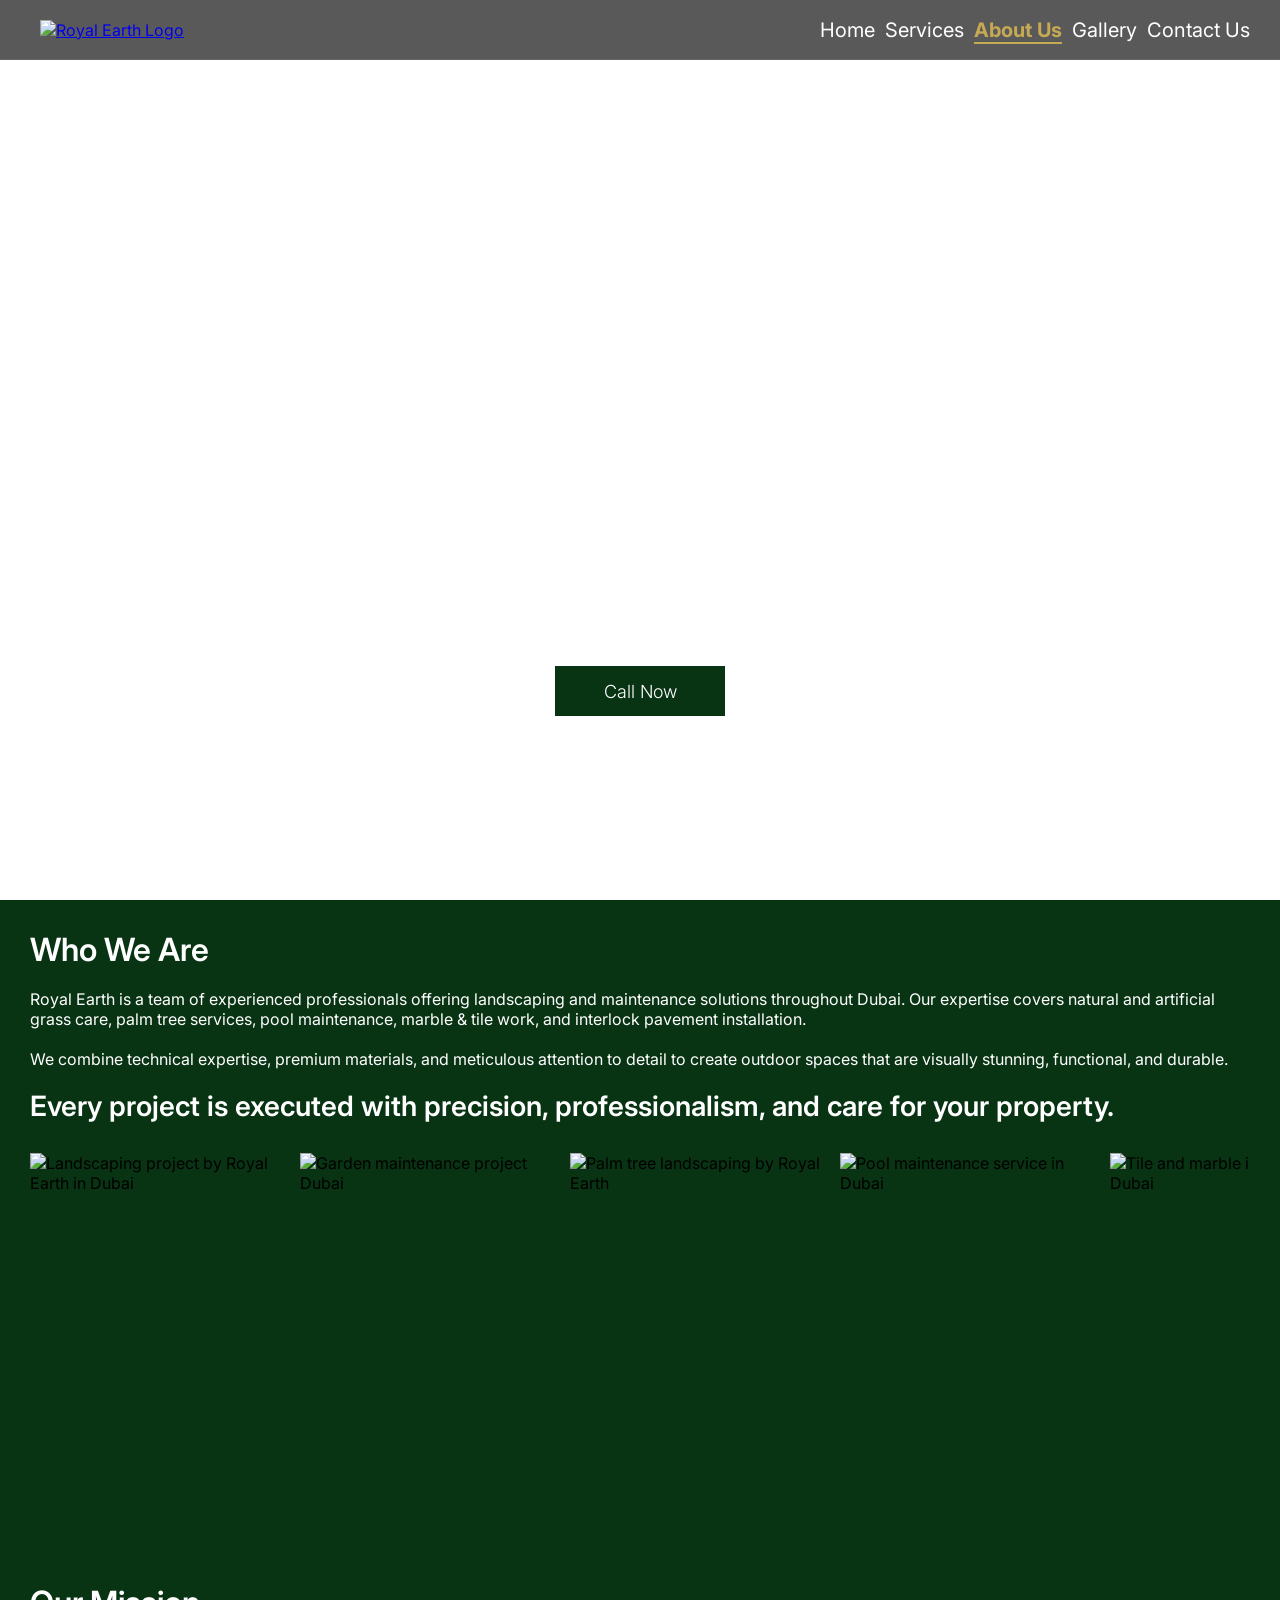
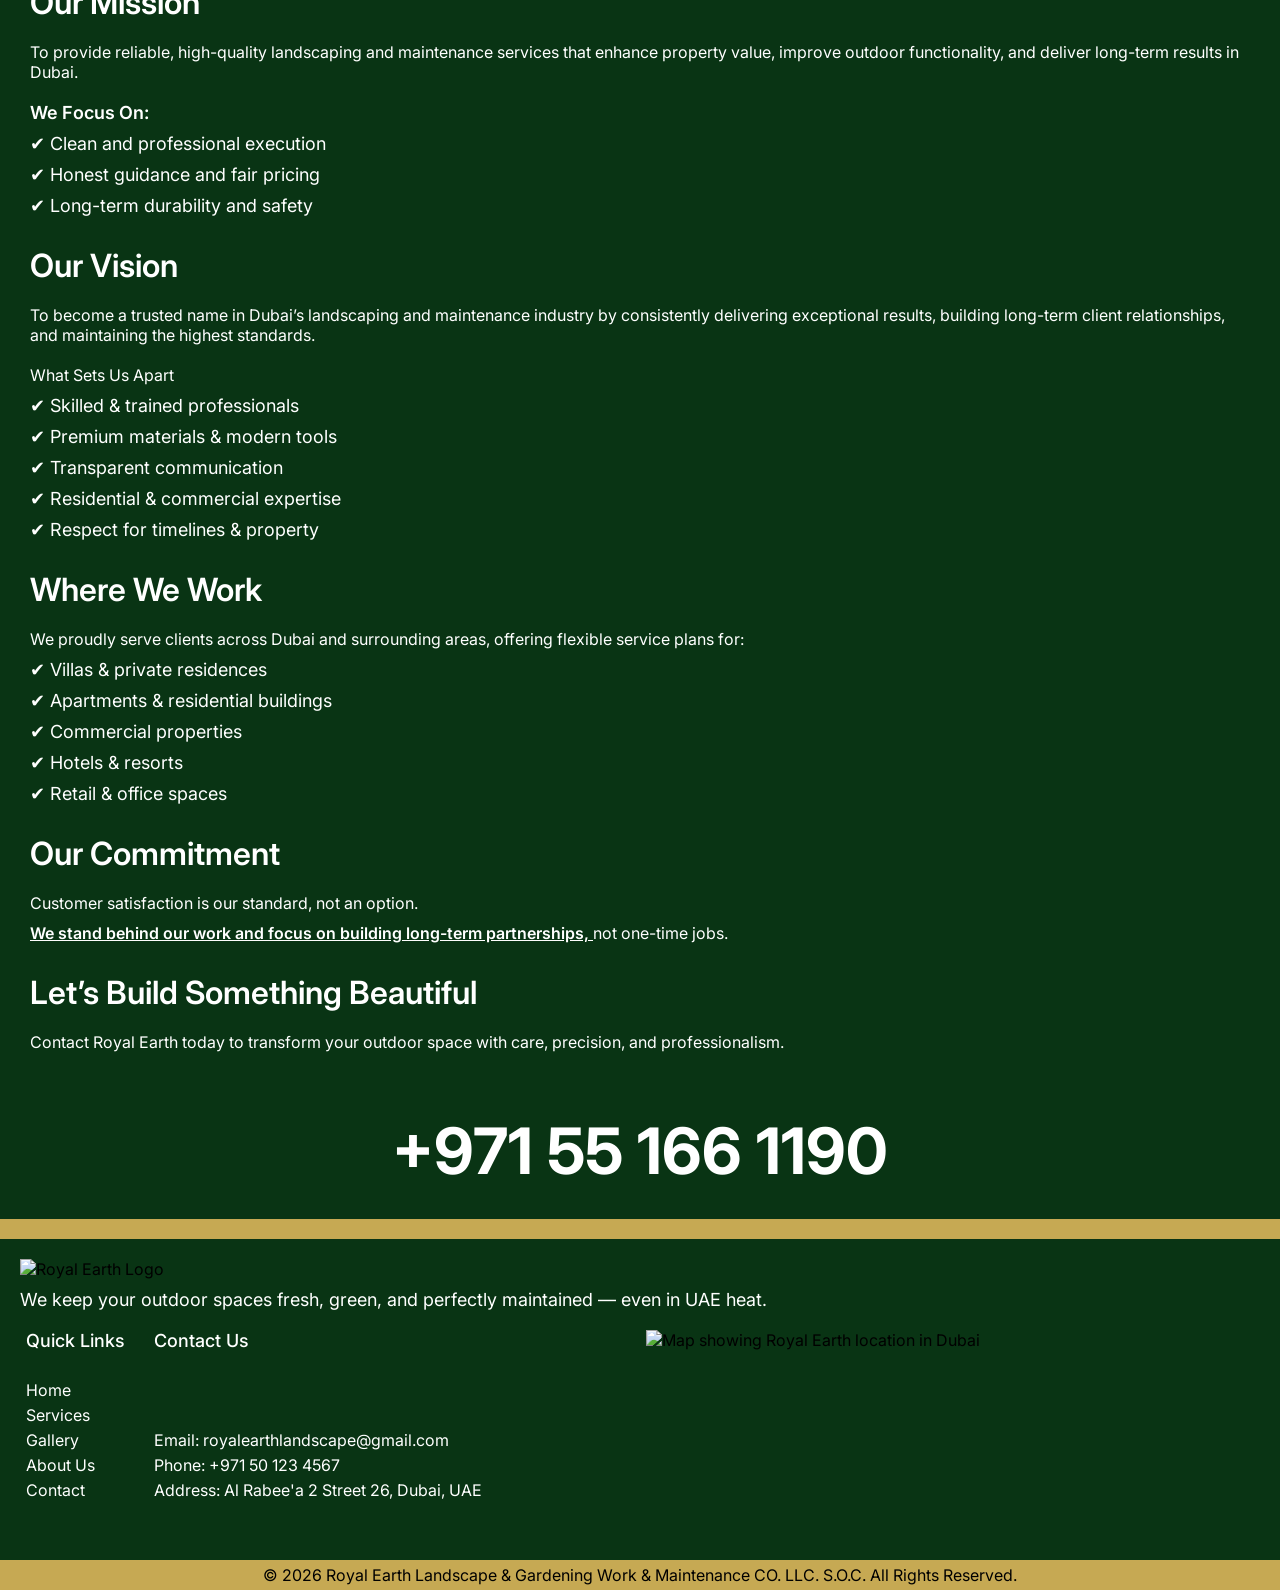
==== about.html @ 53f46b77 "Royal Earth" ====
<!DOCTYPE html>
<html lang="en">

<head>
    <meta charset="UTF-8">
    <meta name="viewport" content="width=device-width, initial-scale=1.0">
    <title>About Royal Earth | Landscaping & Maintenance Company in Dubai</title>
    <link rel="icon" href="/images/royalearth.svg" type="image/png">
    <link rel="stylesheet" href="style.css">
    <link rel="stylesheet" href="services.css">
    <link rel="preconnect" href="https://fonts.googleapis.com">
    <link rel="preconnect" href="https://fonts.gstatic.com" crossorigin>
    <link
        href="https://fonts.googleapis.com/css2?family=Inter:ital,opsz,wght@0,14..32,100..900;1,14..32,100..900&display=swap"
        rel="stylesheet">
    <meta name="description" content="Learn about Royal Earth, a trusted landscaping and maintenance company in Dubai. Experts in grass care, pool maintenance, palm trees, marble & tile work, and interlock services.">
    <meta name="keywords" content="Royal Earth Dubai, landscaping company Dubai, garden maintenance Dubai, pool cleaning Dubai, palm tree services Dubai">
</head>

<body>
    <!-- NAVBAR -->
    <div class="navbar_body">
        <div class="icon">
            <a href="/index.html">
                <img src="/images/royalearth.svg" alt="Royal Earth Logo">
            </a>
        </div>
        <div class="navbar_child_2">
            <a href="/index.html" class="link">Home</a>
            <a href="/services.html" class="link">Services</a>
            <a href="about.html" class="link" id="active-link">About Us</a>
            <a href="gallery.html" class="link">Gallery</a>
            <a href="/contact.html" class="link">Contact Us</a>
        </div>
    </div>

    <!-- HERO BANNER -->
    <div class="hero-banner-services">
        <div class="hero_banner-margin">
            <div class="RoyalEarth">
                <h1>About Royal Earth</h1>
            </div>
            <div class="royalearth_subtitle">
                <h2>Landscaping & Maintenance Company in Dubai, UAE</h2>
            </div>
            <div class="royalearth_text">
                <p>
                    Royal Earth Landscape & Gardening Work & Maintenance Co. LLC is a Dubai-based company
                    specializing in professional landscaping and maintenance services. We transform outdoor spaces
                    into beautiful, functional, and lasting environments for residential and commercial properties.
                </p>
            </div>
            <div class="div_button">
                <a href="https://wa.me/971566228006" target="_blank" class="whatsapp-btn">
                    <button>Call Now</button>
                </a>
            </div>
        </div>
    </div>

    <!-- WHO WE ARE -->
    <div class="services-page">
        <h1 class="service-title">Who We Are</h1>
        <p class="service-title-subtext">
            Royal Earth is a team of experienced professionals offering landscaping and maintenance solutions
            throughout Dubai. Our expertise covers natural and artificial grass care, palm tree services, pool
            maintenance, marble & tile work, and interlock pavement installation.
        </p>
        <p class="service-title-subtext" style="font-weight: 400;">
            We combine technical expertise, premium materials, and meticulous attention to detail to create
            outdoor spaces that are visually stunning, functional, and durable.
        </p>
        <h2 class="service-subtitle">
            Every project is executed with precision, professionalism, and care for your property.
        </h2>

        <!-- IMAGE SLIDER -->
        <div class="slider-parent">
            <div class="slider-track">
                <div class="slider"><img src="/images/gallery-grid-1.jpg" alt="Landscaping project by Royal Earth in Dubai"></div>
                <div class="slider"><img src="/images/gallery-grid-2.webp" alt="Garden maintenance project Dubai"></div>
                <div class="slider"><img src="/images/gallery-grid-3.jpg" alt="Palm tree landscaping by Royal Earth"></div>
                <div class="slider"><img src="/images/gallery-grid-4.webp" alt="Pool maintenance service in Dubai"></div>
                <div class="slider"><img src="/images/gallery-grid-5.jpg" alt="Tile and marble installation in Dubai"></div>
                <div class="slider"><img src="/images/gallery-grid-6.jpg" alt="Interlock pavement installation Dubai"></div>

                <!-- DUPLICATE SLIDES FOR LOOP -->
                <div class="slider"><img src="/images/gallery-grid-1.jpg" alt="Landscaping project by Royal Earth in Dubai"></div>
                <div class="slider"><img src="/images/gallery-grid-2.webp" alt="Garden maintenance project Dubai"></div>
                <div class="slider"><img src="/images/gallery-grid-3.jpg" alt="Palm tree landscaping by Royal Earth"></div>
                <div class="slider"><img src="/images/gallery-grid-4.webp" alt="Pool maintenance service in Dubai"></div>
                <div class="slider"><img src="/images/gallery-grid-5.jpg" alt="Tile and marble installation in Dubai"></div>
                <div class="slider"><img src="/images/gallery-grid-6.jpg" alt="Interlock pavement installation Dubai"></div>
            </div>
        </div>

        <!-- MISSION -->
        <h1 class="service-title" style="margin-top: 30px;">Our Mission</h1>
        <p class="service-title-subtext">
            To provide reliable, high-quality landscaping and maintenance services that enhance property value,
            improve outdoor functionality, and deliver long-term results in Dubai.
        </p>
        <h2 class="service-subtitle-2">We Focus On:</h2>
        <h2 class="service-subtitle-3">✔ Clean and professional execution</h2>
        <h2 class="service-subtitle-3">✔ Honest guidance and fair pricing</h2>
        <h2 class="service-subtitle-3">✔ Long-term durability and safety</h2>

        <!-- VISION -->
        <h1 class="service-title" style="margin-top: 30px;">Our Vision</h1>
        <p class="service-title-subtext">
            To become a trusted name in Dubai’s landscaping and maintenance industry by consistently delivering
            exceptional results, building long-term client relationships, and maintaining the highest standards.
        </p>

        <!-- WHAT SETS US APART -->
        <p class="service-title-subtext" style="font-weight: 400;">What Sets Us Apart</p>
        <h2 class="service-subtitle-3">✔ Skilled & trained professionals</h2>
        <h2 class="service-subtitle-3">✔ Premium materials & modern tools</h2>
        <h2 class="service-subtitle-3">✔ Transparent communication</h2>
        <h2 class="service-subtitle-3">✔ Residential & commercial expertise</h2>
        <h2 class="service-subtitle-3">✔ Respect for timelines & property</h2>

        <!-- WHERE WE WORK -->
        <h1 class="service-title" style="margin-top: 30px;">Where We Work</h1>
        <p class="service-title-subtext" style="font-weight: 400;">
            We proudly serve clients across Dubai and surrounding areas, offering flexible service plans for:
        </p>
        <h2 class="service-subtitle-3">✔ Villas & private residences</h2>
        <h2 class="service-subtitle-3">✔ Apartments & residential buildings</h2>
        <h2 class="service-subtitle-3">✔ Commercial properties</h2>
        <h2 class="service-subtitle-3">✔ Hotels & resorts</h2>
        <h2 class="service-subtitle-3">✔ Retail & office spaces</h2>

        <!-- COMMITMENT -->
        <h1 class="service-title" style="margin-top: 30px;">Our Commitment</h1>
        <p class="service-title-subtext" style="font-weight: 400;">
            Customer satisfaction is our standard, not an option.
        </p>
        <p class="service-subtitle-subtext">
            <span class="service-subtitle-subtext-bold">
                We stand behind our work and focus on building long-term partnerships,
            </span>
            not one-time jobs.
        </p>

        <!-- CALL TO ACTION -->
        <h1 class="service-title" style="margin-top: 30px;">Let’s Build Something Beautiful</h1>
        <p class="service-title-subtext" style="font-weight: 400;">
            Contact Royal Earth today to transform your outdoor space with care, precision, and professionalism.
        </p>
        <h1 class="contact-number">+971 55 166 1190</h1>
    </div>

    <!-- FOOTER -->
    <div class="site-footer-top"></div>
    <footer class="site-footer">
        <div class="footer-about">
            <img src="/images/royalearth.svg" alt="Royal Earth Logo" class="footer-logo">
            <p>We keep your outdoor spaces fresh, green, and perfectly maintained — even in UAE heat.</p>
        </div>

        <div class="footer-container">
            <div class="footer-links">
                <h4>Quick Links</h4>
                <ul>
                    <li><a href="#home">Home</a></li>
                    <li><a href="#services">Services</a></li>
                    <li><a href="#gallery">Gallery</a></li>
                    <li><a href="#about">About Us</a></li>
                    <li><a href="#contact">Contact</a></li>
                </ul>
            </div>

            <div class="footer-contact">
                <h4>Contact Us</h4>
                <div>
                    <p>Email: royalearthlandscape@gmail.com</p>
                    <p>Phone: +971 50 123 4567</p>
                    <p>Address: Al Rabee'a 2 Street 26, Dubai, UAE</p>
                </div>
            </div>

            <div class="footer-map">
                <img src="/images/map.png" alt="Map showing Royal Earth location in Dubai">
            </div>
        </div>

        <div class="web-icons">
            <!-- Social Icons SVG -->
            <!-- Keep same SVGs -->
        </div>

        <div class="footer-bottom">
            <p>&copy; 2026 Royal Earth Landscape & Gardening Work & Maintenance CO. LLC. S.O.C. All Rights Reserved.</p>
        </div>
    </footer>
</body>
</html>
---- style.css ----
* {
    margin: 0;
    padding: 0;
    box-sizing: border-box;
    font-family: inter;
}

.navbar_body {
    width: 100%;
    height: 60px;
    padding: 5px;
    padding-left: 10px;
    padding-right: 10px;
    background: rgba(0, 0, 0, 0.65);
    backdrop-filter: blur(10px);
    -webkit-backdrop-filter: blur(10px);
    border-bottom: 1px solid rgba(255, 255, 255, 0.08);
    display: flex;
    justify-content: space-between;
    position: fixed;
    top: 0px;
    left: 50%;
    transform: translateX(-50%);
    z-index: 1000;
    width: 100%;
    max-width: 1600px;
}

.icon {
    display: flex;
    justify-content: center;
    align-items: center;
    margin-left: 30px;
}

.icon img {
    width: 40px;
}

.navbar_child_2 {
    display: flex;
    justify-content: center;
    align-items: center;
    margin-right: 20px;
}

.navbar_child_2 a {
    padding-left: 10px;
    text-decoration: none;
    color: white;
    font-size: 20px;
    font-weight: 400;
    font-family: inter;
    transition: transform 0.3s ease, background-color 0.3s ease;
}

.navbar_child_2 a:hover {
    color: #c6a953;
    transform: scale(1.1);
}

#active-link {
    padding-left: 10px;
    text-decoration: none;
    color: #c6a953;
    font-size: 20px;
    font-weight: bold;
    font-family: inter;
    text-decoration: underline;
    text-decoration-color: #c6a953;
    text-underline-offset: 5px;
}

.hero_banner {
    width: 100%;
    height: 100vh;
    display: flex;
    overflow: hidden;
    /* IMPORTANT */
    position: relative;
}

.hero_banner_img {
    min-width: 100%;
    height: 100vh;
    display: flex;
    justify-content: center;
    align-items: center;
    flex-direction: column;
    transition: transform 2s ease-in-out;
}

#hero-1 {
    background-image: url(/images/hero_3.jpg);
}

#hero-2 {
    background-image: url(/images/hero_2.jpg);
}

#hero-3 {
    background-image: url(/images/hero_1.jpg);
}

#hero-4 {
    background-image: url(/images/hero_4.jpg);
}

.hero_banner_img {
    background-size: cover;
    background-position: center;
    background-repeat: no-repeat;
}


.hero_banner-margin {
    margin-top: 250px;
    display: flex;
    justify-content: center;
    align-items: center;
    flex-direction: column;
}

.RoyalEarth h1 {
    height: 100%;
    display: flex;
    justify-content: center;
    align-items: center;
    font-size: 62px;
    color: white;
    text-align: center;
    font-weight: 400;

}

.royalearth_subtitle h2 {
    font-size: 32px;
    color: white;
    font-weight: 400;
    margin-top: 10px;
}

.royalearth_text p {
    font-size: 22px;
    color: white;
    font-weight: 400;
    margin-top: 10px;
    text-align: center;
}

.div_button button {
    text-decoration: none;
    width: 170px;
    height: 50px;
    background-color: #093414;
    border: 0;
    font-size: 18px;
    color: white;
    font-weight: 300;
    margin-top: 20px;
    cursor: pointer;
    transition: transform 0.3s ease, background-color 0.3s ease;
}

.div_button button:hover {
    transform: scale(1.1);
}

/* service page */

.our_services {
    width: 100%;
    height: 100%;
    background-color: #093414;
    padding: 20px;
    padding-top: 30px;
    padding-bottom: 50px;
}

.title {
    font-size: 32px;
    color: white;
    font-weight: 400;
    font-family: inter;
}

.service-card {
    display: flex;
    justify-content: space-between;
    align-items: center;
    margin-top: 30px;
}

.service_image_parent {
    width: 49%;
    height: 100%;
    display: flex;
    justify-content: center;
    align-items: center;
}

.service_image_parent img {
    width: 100%;
    height: 400px;
}

.service-text-parent {
    width: 49%;
    height: 400px;
    display: flex;
    flex-direction: column;
}

.service-text-parent h1 {
    font-size: 24px;
    color: white;
    font-weight: 400px;
    margin-top: 10px;
}

.service-text-parent p {
    font-size: 18px;
    color: white;
    font-weight: 400;
    margin-top: 10px;
}

.service-text-parent h2 {
    font-size: 22px;
    color: white;
    font-weight: 400;
    margin-top: 10px;
}

.service-text-parent ul {
    margin-left: 40px;
}

.service-text-parent ul li {
    margin-top: 10px;
    font-size: 18px;
    font-weight: 400;
    color: white;
}

.view-details {
    width: 100%;
    height: 60px;
    background-color: #c6a953;
    display: flex;
    justify-content: center;
    align-items: center;
}

.view-details a {
    font-size: 22px;
    font-family: inter;
    font-weight: 400;
    text-decoration: none;
    color: #093414;
}

.whychooseRoyalEarth {
    width: 100%;
    padding: 30px;
    background-color: #093414;
    display: flex;
    justify-content: center;
    align-items: center;
    flex-direction: column;
}

.whychooseRoyalEarth h1 {
    font-size: 28px;
    color: white;
    font-family: inter;
    font-weight: 600;
}

.whychooseRoyalEarth p {
    font-size: 18px;
    color: white;
    font-family: inter;
    font-weight: 400;
    margin-top: 20px;
    text-align: center;
}

.location-div-parent {
    width: 100%;
    padding-top: 50px;
    padding-bottom: 50px;
    background-color: white;
}

.location-div-parent h1 {
    font-size: 48px;
    font-weight: bold;
    color: #093414;
    text-align: center;
}

.location-div-child {
    display: flex;
    justify-content: center;
    align-items: center;
    margin-top: 20px;
}

.location-div-child div {
    width: 80%;
    background-color: #093414;
    padding: 5px;
}

.location-div-child div img {
    width: 100%;
    height: 400px;
    object-fit: cover;
    cursor: pointer;
}

.location-text {
    width: 100%;
    display: flex;
    align-items: center;
    justify-content: center;
}

.location-div-parent p {
    width: 70%;
    display: flex;
    align-self: center;
    padding: 10px;
    text-align: center;
    font-size: 18px;
    font-family: inter;
    font-weight: 400;
    margin-top: 10px;
}

.gallery {
    width: 100%;
    padding: 30px;
    background-color: #093414;
}

.gallery h1 {
    text-align: center;
    font-size: 32px;
    color: white;
    font-weight: 400;
}

.gallery-grid-parent {
    display: flex;
    align-items: center;
    justify-content: center;
    margin-top: 30px;
}

.gallery-gird {
    display: grid;
    grid-template-columns: repeat(4, 1fr);
    gap: 10px;
    align-items: start;
}

.gallery-gird img {
    width: 250px;
    height: 350px;
    display: block;
    object-position: center;
    transition: transform 0.4s ease, box-shadow 0.4s ease;
    cursor: pointer;
}

.gallery-gird img:hover {
    transform: scale(1.1);
    box-shadow: 0 15px 30px rgba(0, 0, 0, 0.4);
}

.gallery-gird img:nth-child(2),
.gallery-gird img:nth-child(4),
.gallery-gird img:nth-child(6),
.gallery-gird img:nth-child(8),
.gallery-gird img:nth-child(10),
.gallery-gird img:nth-child(12),
.gallery-gird img:nth-child(14) {
    margin-top: 10px;
}

.site-footer-top {
    width: 100%;
    display: block;
    background-color: #c6a953;
    padding: 10px;
}

.site-footer {
    margin: 0;
    width: 100%;
    background-color: #093414;
}

.footer-container {
    display: flex;
    justify-content: space-between;
    align-items: center;

}


.footer-about {
    padding: 20px;
}

.footer-logo {
    width: 60px;
}

.footer-about p {
    font-size: 18px;
    color: white;
    font-weight: 400;
    margin-top: 10px;
}

.footer-contact {
    display: flex;
    flex-direction: column;
}

.footer-links {
    margin-left: 2%;
    display: flex;
    justify-content: space-between;
    height: 170px;
    flex-direction: column;
}

.footer-links h4 {
    font-size: 18px;
    color: white;
    font-weight: 500;
}

.footer-links ul {
    margin-left: 0px;
    list-style: none;
    margin-top: 0px;
}

.footer-links ul li {
    margin-top: 5px;
}

.footer-links ul li a {
    text-decoration: none;
    font-size: 16px;
    color: white;
    font-weight: 400;
}

.footer-links ul li a:hover {
    text-decoration: none;
    font-size: 18px;
    color: white;
    font-weight: bold;
    text-decoration: underline;
}

.footer-contact {
    display: flex;
    justify-content: space-between;
    height: 170px;
    flex-direction: column;
}

.footer-contact h4 {
    font-size: 18px;
    color: white;
    font-weight: 500;
}

.footer-contact p {
    font-size: 16px;
    font-family: inter;
    font-weight: 400;
    color: white;
    margin-top: 5px;
}

.footer-map {
    display: flex;
    justify-content: center;
    align-items: center;
    width: 60%;
}

.footer-map img {
    width: 500px;
    height: 170px;
    object-fit: cover;
}

.footer-bottom {
    padding: 5px;
    background-color: #c6a953;
    margin-top: 30px;
    text-align: center;
    font-size: 16px;
}

.web-icons {
    display: flex;
    justify-content: baseline;
    align-items: center;
    gap: 20px;
    padding-left: 30px;
    padding-top: 30px;
}

.web-icons svg {
    cursor: pointer;
}

.call-now {
    position: fixed;
    z-index: 1000;
    display: flex;
    justify-content: center;
    align-items: center;
    bottom: 10px;
}

.callnow {
    width: 40px;
    cursor: pointer;
    transition: transform 0.25s ease;
}

.callnow:hover {
    transform: scale(1.15);
    animation: shake 0.4s ease-in-out;
}

@keyframes shake {
    0% {
        transform: translateX(0) scale(1.15);
    }

    25% {
        transform: translateX(-3px) scale(1.15);
    }

    50% {
        transform: translateX(3px) scale(1.15);
    }

    75% {
        transform: translateX(-2px) scale(1.15);
    }

    100% {
        transform: translateX(0) scale(1.15);
    }
}


@media (min-width: 1201px) {
    .parent {
        width: 100%;
        max-width: 1600px;
        margin: 0 auto;
        overflow: auto;
        position: relative;
    }
}

@media (max-width: 1200px) {

    
.navbar_body {
    width: 100%;
    height: 60px;
    padding: 5px;
    padding-left: 10px;
    padding-right: 10px;
    background: rgba(0, 0, 0, 0.65);
    backdrop-filter: blur(10px);
    -webkit-backdrop-filter: blur(10px);
    border-bottom: 1px solid rgba(255, 255, 255, 0.08);
    display: flex;
    justify-content: space-between;
    position: fixed;
    top: 0px;
    left: 50%;
    transform: translateX(-50%);
    z-index: 1000;
    width: 100%;
    max-width: 1600px;
}

.icon {
    display: flex;
    justify-content: center;
    align-items: center;
    margin-left: 30px;
}

.icon img {
    width: 40px;
}

.navbar_child_2 {
    display: flex;
    justify-content: center;
    align-items: center;
    margin-right: 20px;
}

.navbar_child_2 a {
    padding-left: 10px;
    text-decoration: none;
    color: white;
    font-size: 18px;
    font-weight: 400;
    font-family: inter;
    transition: transform 0.3s ease, background-color 0.3s ease;
}

.navbar_child_2 a:hover {
    color: #c6a953;
    transform: scale(1.1);
}

#active-link {
    padding-left: 10px;
    text-decoration: none;
    color: #c6a953;
    font-size: 18px;
    font-weight: bold;
    font-family: inter;
    text-decoration: underline;
    text-decoration-color: #c6a953;
    text-underline-offset: 5px;
}

.hero_banner {
    width: 100%;
    height: 100vh;
    display: flex;
    overflow: hidden;
    /* IMPORTANT */
    position: relative;
}

.hero_banner_img {
    min-width: 100%;
    height: 100vh;
    display: flex;
    justify-content: center;
    align-items: center;
    flex-direction: column;
    transition: transform 2s ease-in-out;
}

.hero_banner-margin {
    margin-top: 250px;
    display: flex;
    justify-content: center;
    align-items: center;
    flex-direction: column;
}

.RoyalEarth h1 {
    height: 100%;
    display: flex;
    justify-content: center;
    align-items: center;
    font-size: 48px;
    color: white;
    text-align: center;
    font-weight: 400;

}

.royalearth_subtitle h2 {
    font-size: 24px;
    color: white;
    font-weight: 400;
    margin-top: 10px;
}

.royalearth_text p {
    font-size: 22px;
    color: white;
    font-weight: 400;
    margin-top: 10px;
    text-align: center;
}

.div_button button {
    text-decoration: none;
    width: 170px;
    height: 50px;
    background-color: #093414;
    border: 0;
    font-size: 18px;
    color: white;
    font-weight: 300;
    margin-top: 20px;
    cursor: pointer;
    transition: transform 0.3s ease, background-color 0.3s ease;
}

.div_button button:hover {
    transform: scale(1.1);
}

/* service page */

.our_services {
    width: 100%;
    height: 100%;
    background-color: #093414;
    padding: 20px;
    padding-top: 30px;
    padding-bottom: 50px;
}

.title {
    font-size: 24px;
    color: white;
    font-weight: 400;
    font-family: inter;
}

.service-card {
    display: flex;
    justify-content: space-between;
    align-items: center;
    margin-top: 30px;
}

.service_image_parent {
    width: 49%;
    height: 100%;
    display: flex;
    justify-content: center;
    align-items: center;
}

.service_image_parent img {
    width: 100%;
    height: 300px;
}

.service-text-parent {
    width: 49%;
    height: 300px;
    display: flex;
    flex-direction: column;
}

.service-text-parent h1 {
    font-size: 18px;
    color: white;
    font-weight: 400px;
    margin-top: 10px;
}

.service-text-parent p {
    font-size: 16px;
    color: white;
    font-weight: 400;
    margin-top: 10px;
}

.service-text-parent h2 {
    font-size: 18px;
    color: white;
    font-weight: 400;
    margin-top: 10px;
}

.service-text-parent ul {
    margin-left: 40px;
}

.service-text-parent ul li {
    margin-top: 10px;
    font-size: 16px;
    font-weight: 400;
    color: white;
}

.view-details {
    width: 100%;
    height: 60px;
    background-color: #c6a953;
    display: flex;
    justify-content: center;
    align-items: center;
}

.view-details a {
    font-size: 18px;
    font-family: inter;
    font-weight: 400;
    text-decoration: none;
    color: #093414;
}

.whychooseRoyalEarth {
    width: 100%;
    padding: 30px;
    background-color: #093414;
    display: flex;
    justify-content: center;
    align-items: center;
    flex-direction: column;
}

.whychooseRoyalEarth h1 {
    font-size: 22px;
    color: white;
    font-family: inter;
    font-weight: 600;
}

.whychooseRoyalEarth p {
    font-size: 16px;
    color: white;
    font-family: inter;
    font-weight: 400;
    margin-top: 20px;
    text-align: center;
}

.location-div-parent {
    width: 100%;
    padding-top: 50px;
    padding-bottom: 50px;
    background-color: white;
}

.location-div-parent h1 {
    font-size: 32px;
    font-weight: bold;
    color: #093414;
    text-align: center;
}

.location-div-child {
    display: flex;
    justify-content: center;
    align-items: center;
    margin-top: 20px;
}

.location-div-child div {
    width: 80%;
    background-color: #093414;
    padding: 5px;
}

.location-div-child div img {
    width: 100%;
    height: 400px;
    object-fit: cover;
    cursor: pointer;
}

.location-text {
    width: 100%;
    display: flex;
    align-items: center;
    justify-content: center;
}

.location-div-parent p {
    width: 70%;
    display: flex;
    align-self: center;
    padding: 10px;
    text-align: center;
    font-size: 16px;
    font-family: inter;
    font-weight: 400;
    margin-top: 10px;
}

.gallery {
    width: 100%;
    padding: 30px;
    background-color: #093414;
}

.gallery h1 {
    text-align: center;
    font-size: 32px;
    color: white;
    font-weight: 400;
}

.gallery-grid-parent {
    display: flex;
    align-items: center;
    justify-content: center;
    margin-top: 30px;
}

.gallery-gird {
    display: grid;
    grid-template-columns: repeat(2, 1fr);
    gap: 10px;
    align-items: start;
}

.gallery-gird img {
    width: 250px;
    height: 350px;
    display: block;
    object-position: center;
    transition: transform 0.4s ease, box-shadow 0.4s ease;
    cursor: pointer;
}

.gallery-gird img:hover {
    transform: scale(1.1);
    box-shadow: 0 15px 30px rgba(0, 0, 0, 0.4);
}

.gallery-gird img:nth-child(2),
.gallery-gird img:nth-child(4),
.gallery-gird img:nth-child(6),
.gallery-gird img:nth-child(8),
.gallery-gird img:nth-child(10),
.gallery-gird img:nth-child(12),
.gallery-gird img:nth-child(14) {
    margin-top: 10px;
}

.site-footer-top {
    width: 100%;
    display: block;
    background-color: #c6a953;
    padding: 10px;
}

.site-footer {
    margin: 0;
    width: 100%;
    background-color: #093414;
}

.footer-container {
    display: flex;
    justify-content: space-between;
    align-items: center;

}


.footer-about {
    padding: 20px;
}

.footer-logo {
    width: 40px;
}

.footer-about p {
    font-size: 16px;
    color: white;
    font-weight: 400;
    margin-top: 10px;
}

.footer-contact {
    display: flex;
    flex-direction: column;
}

.footer-links {
    margin-left: 2%;
    display: flex;
    justify-content: space-between;
    height: 170px;
    flex-direction: column;
}

.footer-links h4 {
    font-size: 16px;
    color: white;
    font-weight: 500;
}

.footer-links ul {
    margin-left: 0px;
    list-style: none;
    margin-top: 0px;
}

.footer-links ul li {
    margin-top: 5px;
}

.footer-links ul li a {
    text-decoration: none;
    font-size: 12px;
    color: white;
    font-weight: 400;
}

.footer-links ul li a:hover {
    text-decoration: none;
    font-size: 12px;
    color: white;
    font-weight: bold;
    text-decoration: underline;
}

.footer-contact {
    display: flex;
    justify-content: space-between;
    height: 170px;
    flex-direction: column;
}

.footer-contact h4 {
    font-size: 14px;
    color: white;
    font-weight: 500;
}

.footer-contact p {
    font-size: 12px;
    font-family: inter;
    font-weight: 400;
    color: white;
    margin-top: 5px;
}

.footer-map {
    display: flex;
    justify-content: center;
    align-items: center;
    width: 60%;
}

.footer-map img {
    width: 300px;
    height: 130px;
    object-fit: cover;
}

.footer-bottom {
    padding: 5px;
    background-color: #c6a953;
    margin-top: 30px;
    text-align: center;
    font-size: 12px;
}

.web-icons {
    display: flex;
    justify-content: baseline;
    align-items: center;
    gap: 20px;
    padding-left: 30px;
    padding-top: 30px;
}

.web-icons svg {
    cursor: pointer;
}

.call-now {
    position: fixed;
    z-index: 1000;
    display: flex;
    justify-content: center;
    align-items: center;
    bottom: 10px;
}

.callnow {
    width: 40px;
    cursor: pointer;
    transition: transform 0.25s ease;
}

.callnow:hover {
    transform: scale(1.15);
    animation: shake 0.4s ease-in-out;
}

    
}


@media (max-width: 992px) {

        
.navbar_body {
    width: 100%;
    height: 60px;
    padding: 5px;
    padding-left: 10px;
    padding-right: 10px;
    background: rgba(0, 0, 0, 0.65);
    backdrop-filter: blur(10px);
    -webkit-backdrop-filter: blur(10px);
    border-bottom: 1px solid rgba(255, 255, 255, 0.08);
    display: flex;
    justify-content: space-between;
    position: fixed;
    top: 0px;
    left: 50%;
    transform: translateX(-50%);
    z-index: 1000;
    width: 100%;
    max-width: 1600px;
}

.icon {
    display: flex;
    justify-content: center;
    align-items: center;
    margin-left: 30px;
}

.icon img {
    width: 30px;
}

.navbar_child_2 {
    display: flex;
    justify-content: center;
    align-items: center;
    margin-right: 20px;
}

.navbar_child_2 a {
    padding-left: 10px;
    text-decoration: none;
    color: white;
    font-size: 14px;
    font-weight: 400;
    font-family: inter;
    transition: transform 0.3s ease, background-color 0.3s ease;
}

.navbar_child_2 a:hover {
    color: #c6a953;
    transform: scale(1.1);
}

#active-link {
    padding-left: 10px;
    text-decoration: none;
    color: #c6a953;
    font-size: 14px;
    font-weight: bold;
    font-family: inter;
    text-decoration: underline;
    text-decoration-color: #c6a953;
    text-underline-offset: 5px;
}

.hero_banner {
    width: 100%;
    height: 100vh;
    display: flex;
    overflow: hidden;
    /* IMPORTANT */
    position: relative;
}

.hero_banner_img {
    min-width: 100%;
    height: 100vh;
    display: flex;
    justify-content: center;
    align-items: center;
    flex-direction: column;
    transition: transform 2s ease-in-out;
}

.hero_banner-margin {
    margin-top: 250px;
    display: flex;
    justify-content: center;
    align-items: center;
    flex-direction: column;
}

.RoyalEarth h1 {
    height: 100%;
    display: flex;
    justify-content: center;
    align-items: center;
    font-size: 32px;
    color: white;
    text-align: center;
    font-weight: 400;

}

.royalearth_subtitle h2 {
    font-size: 24px;
    color: white;
    font-weight: 400;
    margin-top: 10px;
}

.royalearth_text p {
    font-size: 18px;
    color: white;
    font-weight: 400;
    margin-top: 10px;
    text-align: center;
}

.div_button button {
    text-decoration: none;
    width: 170px;
    height: 50px;
    background-color: #093414;
    border: 0;
    font-size: 16px;
    color: white;
    font-weight: 300;
    margin-top: 20px;
    cursor: pointer;
    transition: transform 0.3s ease, background-color 0.3s ease;
}

.div_button button:hover {
    transform: scale(1.1);
}

/* service page */

.our_services {
    width: 100%;
    height: 100%;
    background-color: #093414;
    padding: 20px;
    padding-top: 30px;
    padding-bottom: 50px;
}

.title {
    font-size: 24px;
    color: white;
    font-weight: 400;
    font-family: inter;
}

.service-card {
    display: flex;
    justify-content: space-between;
    align-items: center;
    margin-top: 30px;
}

.service_image_parent {
    width: 49%;
    height: 100%;
    display: flex;
    justify-content: center;
    align-items: center;
}

.service_image_parent img {
    width: 100%;
    height: 300px;
}

.service-text-parent {
    width: 49%;
    height: 300px;
    display: flex;
    flex-direction: column;
}

.service-text-parent h1 {
    font-size: 16px;
    color: white;
    font-weight: 400px;
    margin-top: 10px;
}

.service-text-parent p {
    font-size: 14px;
    color: white;
    font-weight: 400;
    margin-top: 10px;
}

.service-text-parent h2 {
    font-size: 16px;
    color: white;
    font-weight: 400;
    margin-top: 10px;
}

.service-text-parent ul {
    margin-left: 40px;
}

.service-text-parent ul li {
    margin-top: 10px;
    font-size: 14px;
    font-weight: 400;
    color: white;
}

.view-details {
    width: 100%;
    height: 60px;
    background-color: #c6a953;
    display: flex;
    justify-content: center;
    align-items: center;
}

.view-details a {
    font-size: 16px;
    font-family: inter;
    font-weight: 400;
    text-decoration: none;
    color: #093414;
}

.whychooseRoyalEarth {
    width: 100%;
    padding: 30px;
    background-color: #093414;
    display: flex;
    justify-content: center;
    align-items: center;
    flex-direction: column;
}

.whychooseRoyalEarth h1 {
    font-size: 18px;
    color: white;
    font-family: inter;
    font-weight: 600;
}

.whychooseRoyalEarth p {
    font-size: 14px;
    color: white;
    font-family: inter;
    font-weight: 400;
    margin-top: 20px;
    text-align: center;
}

.location-div-parent {
    width: 100%;
    padding-top: 50px;
    padding-bottom: 50px;
    background-color: white;
}

.location-div-parent h1 {
    font-size: 24px;
    font-weight: bold;
    color: #093414;
    text-align: center;
}

.location-div-child {
    display: flex;
    justify-content: center;
    align-items: center;
    margin-top: 20px;
}

.location-div-child div {
    width: 80%;
    background-color: #093414;
    padding: 5px;
}

.location-div-child div img {
    width: 100%;
    height: 400px;
    object-fit: cover;
    cursor: pointer;
}

.location-text {
    width: 100%;
    display: flex;
    align-items: center;
    justify-content: center;
}

.location-div-parent p {
    width: 70%;
    display: flex;
    align-self: center;
    padding: 10px;
    text-align: center;
    font-size: 14px;
    font-family: inter;
    font-weight: 400;
    margin-top: 10px;
}

.gallery {
    width: 100%;
    padding: 30px;
    background-color: #093414;
}

.gallery h1 {
    text-align: center;
    font-size: 24px;
    color: white;
    font-weight: 400;
}

.gallery-grid-parent {
    display: flex;
    align-items: center;
    justify-content: center;
    margin-top: 30px;
}

.gallery-gird {
    display: grid;
    grid-template-columns: repeat(2, 1fr);
    gap: 10px;
    align-items: start;
}

.gallery-gird img {
    width: 250px;
    height: 350px;
    display: block;
    object-position: center;
    transition: transform 0.4s ease, box-shadow 0.4s ease;
    cursor: pointer;
}

.gallery-gird img:hover {
    transform: scale(1.1);
    box-shadow: 0 15px 30px rgba(0, 0, 0, 0.4);
}

.gallery-gird img:nth-child(2),
.gallery-gird img:nth-child(4),
.gallery-gird img:nth-child(6),
.gallery-gird img:nth-child(8),
.gallery-gird img:nth-child(10),
.gallery-gird img:nth-child(12),
.gallery-gird img:nth-child(14) {
    margin-top: 10px;
}

.site-footer-top {
    width: 100%;
    display: block;
    background-color: #c6a953;
    padding: 10px;
}

.site-footer {
    margin: 0;
    width: 100%;
    background-color: #093414;
}

.footer-container {
    display: flex;
    justify-content: space-between;
    align-items: center;

}


.footer-about {
    padding: 20px;
}

.footer-logo {
    width: 30px;
}

.footer-about p {
    font-size: 14px;
    color: white;
    font-weight: 400;
    margin-top: 10px;
}

.footer-contact {
    display: flex;
    flex-direction: column;
}

.footer-links {
    margin-left: 2%;
    display: flex;
    justify-content: space-between;
    height: 170px;
    flex-direction: column;
}

.footer-links h4 {
    font-size: 14px;
    color: white;
    font-weight: 500;
}

.footer-links ul {
    margin-left: 0px;
    list-style: none;
    margin-top: 0px;
}

.footer-links ul li {
    margin-top: 5px;
}

.footer-links ul li a {
    text-decoration: none;
    font-size: 10px;
    color: white;
    font-weight: 400;
}

.footer-links ul li a:hover {
    text-decoration: none;
    font-size: 12px;
    color: white;
    font-weight: bold;
    text-decoration: underline;
}

.footer-contact {
    display: flex;
    justify-content: space-between;
    height: 170px;
    flex-direction: column;
}

.footer-contact h4 {
    font-size: 14px;
    color: white;
    font-weight: 500;
}

.footer-contact p {
    font-size: 10px;
    font-family: inter;
    font-weight: 400;
    color: white;
    margin-top: 5px;
}

.footer-map {
    display: flex;
    justify-content: center;
    align-items: center;
    width: 60%;
}

.footer-map img {
    width: 300px;
    height: 130px;
    object-fit: cover;
}

.footer-bottom {
    padding: 5px;
    background-color: #c6a953;
    margin-top: 30px;
    text-align: center;
}

.web-icons {
    display: flex;
    justify-content: baseline;
    align-items: center;
    gap: 20px;
    padding-left: 30px;
    padding-top: 30px;
}

.web-icons svg {
    cursor: pointer;
}

.call-now {
    position: fixed;
    z-index: 1000;
    display: flex;
    justify-content: center;
    align-items: center;
    bottom: 10px;
}

.callnow {
    width: 40px;
    cursor: pointer;
    transition: transform 0.25s ease;
}

.callnow:hover {
    transform: scale(1.15);
    animation: shake 0.4s ease-in-out;
}

}


@media (max-width: 768px) {

            
.navbar_body {
    width: 100%;
    height: 60px;
    padding: 5px;
    padding-left: 10px;
    padding-right: 10px;
    background: rgba(0, 0, 0, 0.65);
    backdrop-filter: blur(10px);
    -webkit-backdrop-filter: blur(10px);
    border-bottom: 1px solid rgba(255, 255, 255, 0.08);
    display: flex;
    justify-content: space-between;
    position: fixed;
    top: 0px;
    left: 50%;
    transform: translateX(-50%);
    z-index: 1000;
    width: 100%;
    max-width: 1600px;
}

.icon {
    display: flex;
    justify-content: center;
    align-items: center;
    margin-left: 30px;
}

.icon img {
    width: 30px;
}

.navbar_child_2 {
    display: flex;
    justify-content: center;
    align-items: center;
    margin-right: 20px;
}

.navbar_child_2 a {
    padding-left: 10px;
    text-decoration: none;
    color: white;
    font-size: 14px;
    font-weight: 400;
    font-family: inter;
    transition: transform 0.3s ease, background-color 0.3s ease;
}

.navbar_child_2 a:hover {
    color: #c6a953;
    transform: scale(1.1);
}

#active-link {
    padding-left: 10px;
    text-decoration: none;
    color: #c6a953;
    font-size: 14px;
    font-weight: bold;
    font-family: inter;
    text-decoration: underline;
    text-decoration-color: #c6a953;
    text-underline-offset: 5px;
}

.hero_banner {
    width: 100%;
    height: 100vh;
    display: flex;
    overflow: hidden;
    /* IMPORTANT */
    position: relative;
}

.hero_banner_img {
    min-width: 100%;
    height: 100vh;
    display: flex;
    justify-content: center;
    align-items: center;
    flex-direction: column;
    transition: transform 2s ease-in-out;
}

.hero_banner-margin {
    margin-top: 250px;
    display: flex;
    justify-content: center;
    align-items: center;
    flex-direction: column;
}

.RoyalEarth h1 {
    height: 100%;
    display: flex;
    justify-content: center;
    align-items: center;
    font-size: 32px;
    color: white;
    text-align: center;
    font-weight: 400;

}

.royalearth_subtitle h2 {
    font-size: 24px;
    color: white;
    font-weight: 400;
    margin-top: 10px;
}

.royalearth_text p {
    font-size: 18px;
    color: white;
    font-weight: 400;
    margin-top: 10px;
    text-align: center;
}

.div_button button {
    text-decoration: none;
    width: 170px;
    height: 50px;
    background-color: #093414;
    border: 0;
    font-size: 16px;
    color: white;
    font-weight: 300;
    margin-top: 20px;
    cursor: pointer;
    transition: transform 0.3s ease, background-color 0.3s ease;
}

.div_button button:hover {
    transform: scale(1.1);
}

/* service page */

.our_services {
    width: 100%;
    height: 100%;
    background-color: #093414;
    padding: 20px;
    padding-top: 30px;
    padding-bottom: 50px;
}

.title {
    font-size: 24px;
    color: white;
    font-weight: 400;
    font-family: inter;
}

.service-card {
    display: flex;
    justify-content: space-between;
    align-items: baseline;
    margin-top: 10px;
    flex-direction: column;
}

.service_image_parent {
    width: 100%;
    height: 100%;
    display: flex;
    justify-content: center;
    align-items: center;
}

.service_image_parent img {
    width: 100%;
    height: 200px;
    object-fit: cover;
}

.service-text-parent {
    width: 100%;
    height: 300px;
    display: flex;
    flex-direction: column;
}

.service-text-parent h1 {
    font-size: 16px;
    color: white;
    font-weight: 400px;
    margin-top: 10px;
}

.service-text-parent p {
    font-size: 14px;
    color: white;
    font-weight: 400;
    margin-top: 10px;
}

.service-text-parent h2 {
    font-size: 16px;
    color: white;
    font-weight: 400;
    margin-top: 10px;
}

.service-text-parent ul {
    margin-left: 40px;
}

.service-text-parent ul li {
    margin-top: 10px;
    font-size: 14px;
    font-weight: 400;
    color: white;
}

.view-details {
    width: 100%;
    height: 60px;
    background-color: #c6a953;
    display: flex;
    justify-content: center;
    align-items: center;
}

.view-details a {
    font-size: 16px;
    font-family: inter;
    font-weight: 400;
    text-decoration: none;
    color: #093414;
}

.whychooseRoyalEarth {
    width: 100%;
    padding: 30px;
    background-color: #093414;
    display: flex;
    justify-content: center;
    align-items: center;
    flex-direction: column;
}

.whychooseRoyalEarth h1 {
    font-size: 18px;
    color: white;
    font-family: inter;
    font-weight: 600;
}

.whychooseRoyalEarth p {
    font-size: 14px;
    color: white;
    font-family: inter;
    font-weight: 400;
    margin-top: 20px;
    text-align: center;
}

.location-div-parent {
    width: 100%;
    padding-top: 50px;
    padding-bottom: 50px;
    background-color: white;
}

.location-div-parent h1 {
    font-size: 24px;
    font-weight: bold;
    color: #093414;
    text-align: center;
}

.location-div-child {
    display: flex;
    justify-content: center;
    align-items: center;
    margin-top: 20px;
}

.location-div-child div {
    width: 80%;
    background-color: #093414;
    padding: 5px;
}

.location-div-child div img {
    width: 100%;
    height: 400px;
    object-fit: cover;
    cursor: pointer;
}

.location-text {
    width: 100%;
    display: flex;
    align-items: center;
    justify-content: center;
}

.location-div-parent p {
    width: 70%;
    display: flex;
    align-self: center;
    padding: 10px;
    text-align: center;
    font-size: 14px;
    font-family: inter;
    font-weight: 400;
    margin-top: 10px;
}

.gallery {
    width: 100%;
    padding: 30px;
    background-color: #093414;
}

.gallery h1 {
    text-align: center;
    font-size: 24px;
    color: white;
    font-weight: 400;
}

.gallery-grid-parent {
    display: flex;
    align-items: center;
    justify-content: center;
    margin-top: 30px;
}

.gallery-gird {
    display: grid;
    grid-template-columns: repeat(1, 1fr);
    gap: 10px;
    align-items: start;
}

.gallery-gird img {
    width: 250px;
    height: 350px;
    display: block;
    object-position: center;
    transition: transform 0.4s ease, box-shadow 0.4s ease;
    cursor: pointer;
}

.gallery-gird img:hover {
    transform: scale(1.1);
    box-shadow: 0 15px 30px rgba(0, 0, 0, 0.4);
}

.gallery-gird img:nth-child(2),
.gallery-gird img:nth-child(4),
.gallery-gird img:nth-child(6),
.gallery-gird img:nth-child(8),
.gallery-gird img:nth-child(10),
.gallery-gird img:nth-child(12),
.gallery-gird img:nth-child(14) {
    margin-top: 10px;
}

.site-footer-top {
    width: 100%;
    display: block;
    background-color: #c6a953;
    padding: 10px;
}

.site-footer {
    margin: 0;
    width: 100%;
    background-color: #093414;
}

.footer-container {
    display: flex;
    justify-content: space-between;
    align-items: baseline;
    flex-direction: column;

}


.footer-about {
    padding: 20px;
}

.footer-logo {
    width: 30px;
}

.footer-about p {
    font-size: 12px;
    color: white;
    font-weight: 400;
    margin-top: 10px;
}

.footer-contact {
    display: flex;
    flex-direction: column;
}

.footer-links {
    margin-left: 2%;
    display: flex;
    justify-content: space-between;
    height: 170px;
    flex-direction: column;
}

.footer-links h4 {
    font-size: 14px;
    color: white;
    font-weight: 500;
}

.footer-links ul {
    margin-left: 0px;
    list-style: none;
    margin-top: 0px;
}

.footer-links ul li {
    margin-top: 5px;
}

.footer-links ul li a {
    text-decoration: none;
    font-size: 10px;
    color: white;
    font-weight: 400;
}

.footer-links ul li a:hover {
    text-decoration: none;
    font-size: 12px;
    color: white;
    font-weight: bold;
    text-decoration: underline;
}

.footer-contact {
    display: flex;
    justify-content: space-between;
    height: 100px;
    flex-direction: column;
    margin-top: 10px;
    margin-bottom: 30px;
}

.footer-contact h4 {
    font-size: 14px;
    color: white;
    font-weight: 500;
}

.footer-contact p {
    font-size: 8px;
    font-family: inter;
    font-weight: 400;
    color: white;
    margin-top: 5px;
}

.footer-map {
    display: flex;
    justify-content: center;
    align-items: center;
    width: 100%;
}

.footer-map img {
    width: 300px;
    height: 130px;
    object-fit: cover;
}

.footer-bottom {
    padding: 5px;
    background-color: #c6a953;
    margin-top: 10px;
    text-align: center;
}

.web-icons {
    display: flex;
    justify-content: center;
    align-items: center;
    gap: 20px;
    padding-left: 30px;
    padding-top: 30px;
}

.web-icons svg {
    cursor: pointer;
}

.call-now {
    position: fixed;
    z-index: 1000;
    display: flex;
    justify-content: center;
    align-items: center;
    bottom: 10px;
}

.callnow {
    width: 40px;
    cursor: pointer;
    transition: transform 0.25s ease;
}

.callnow:hover {
    transform: scale(1.15);
    animation: shake 0.4s ease-in-out;
}

}


@media (max-width: 600px) {
    .navbar_body {
    width: 100%;
    height: 60px;
    padding: 5px;
    padding-left: 10px;
    padding-right: 10px;
    background: rgba(0, 0, 0, 0.65);
    backdrop-filter: blur(10px);
    -webkit-backdrop-filter: blur(10px);
    border-bottom: 1px solid rgba(255, 255, 255, 0.08);
    display: flex;
    justify-content: space-between;
    position: fixed;
    top: 0px;
    left: 50%;
    transform: translateX(-50%);
    z-index: 1000;
    width: 100%;
    max-width: 1600px;
}

.icon {
    display: flex;
    justify-content: center;
    align-items: center;
    margin-left: 20px;
}

.icon img {
    width: 30px;
}

.navbar_child_2 {
    display: flex;
    justify-content: center;
    align-items: center;
    margin-right: 20px;
}

.navbar_child_2 a {
    padding-left: 10px;
    text-decoration: none;
    color: white;
    font-size: 12px;
    font-weight: 400;
    font-family: inter;
    transition: transform 0.3s ease, background-color 0.3s ease;
}

.navbar_child_2 a:hover {
    color: #c6a953;
    transform: scale(1.1);
}

#active-link {
    padding-left: 10px;
    text-decoration: none;
    color: #c6a953;
    font-size: 12px;
    font-weight: bold;
    font-family: inter;
    text-decoration: underline;
    text-decoration-color: #c6a953;
    text-underline-offset: 5px;
}

.hero_banner {
    width: 100%;
    height: 100vh;
    display: flex;
    overflow: hidden;
    /* IMPORTANT */
    position: relative;
}

.hero_banner_img {
    min-width: 100%;
    height: 100vh;
    display: flex;
    justify-content: center;
    align-items: center;
    flex-direction: column;
    transition: transform 2s ease-in-out;
}

.hero_banner-margin {
    margin-top: 250px;
    display: flex;
    justify-content: center;
    align-items: center;
    flex-direction: column;
}

.RoyalEarth h1 {
    height: 100%;
    display: flex;
    justify-content: center;
    align-items: center;
    font-size: 24px;
    color: white;
    text-align: center;
    font-weight: 400;

}

.royalearth_subtitle h2 {
    font-size: 22px;
    color: white;
    font-weight: 400;
    margin-top: 10px;
}

.royalearth_text p {
    font-size: 16px;
    color: white;
    font-weight: 400;
    margin-top: 10px;
    text-align: center;
}

.div_button button {
    text-decoration: none;
    width: 170px;
    height: 50px;
    background-color: #093414;
    border: 0;
    font-size: 16px;
    color: white;
    font-weight: 300;
    margin-top: 20px;
    cursor: pointer;
    transition: transform 0.3s ease, background-color 0.3s ease;
}

.div_button button:hover {
    transform: scale(1.1);
}

/* service page */

.our_services {
    width: 100%;
    height: 100%;
    background-color: #093414;
    padding: 20px;
    padding-top: 30px;
    padding-bottom: 50px;
}

.title {
    font-size: 22px;
    color: white;
    font-weight: 400;
    font-family: inter;
}

.service-card {
    display: flex;
    justify-content: space-between;
    align-items: baseline;
    margin-top: 10px;
    flex-direction: column;
}

.service_image_parent {
    width: 100%;
    height: 100%;
    display: flex;
    justify-content: center;
    align-items: center;
}

.service_image_parent img {
    width: 100%;
    height: 200px;
    object-fit: cover;
}

.service-text-parent {
    width: 100%;
    height: 220px;
    display: flex;
    flex-direction: column;
}

.service-text-parent h1 {
    font-size: 12px;
    color: white;
    font-weight: 400px;
    margin-top: 10px;
}

.service-text-parent p {
    font-size: 8px;
    color: white;
    font-weight: 400;
    margin-top: 10px;
}

.service-text-parent h2 {
    font-size: 12px;
    color: white;
    font-weight: 400;
    margin-top: 10px;
}

.service-text-parent ul {
    margin-left: 40px;
}

.service-text-parent ul li {
    margin-top: 10px;
    font-size: 8px;
    font-weight: 400;
    color: white;
}

.view-details {
    width: 100%;
    height: 40px;
    background-color: #c6a953;
    display: flex;
    justify-content: center;
    align-items: center;
}

.view-details a {
    font-size: 16px;
    font-family: inter;
    font-weight: 400;
    text-decoration: none;
    color: #093414;
}

.whychooseRoyalEarth {
    width: 100%;
    padding: 30px;
    background-color: #093414;
    display: flex;
    justify-content: center;
    align-items: center;
    flex-direction: column;
}

.whychooseRoyalEarth h1 {
    font-size: 18px;
    color: white;
    font-family: inter;
    font-weight: 600;
}

.whychooseRoyalEarth p {
    font-size: 12px;
    color: white;
    font-family: inter;
    font-weight: 400;
    margin-top: 20px;
    text-align: center;
}

.location-div-parent {
    width: 100%;
    padding-top: 20px;
    padding-bottom: 50px;
    background-color: white;
}

.location-div-parent h1 {
    font-size: 22px;
    font-weight: bold;
    color: #093414;
    text-align: center;
}

.location-div-child {
    display: flex;
    justify-content: center;
    align-items: center;
    margin-top: 20px;
}

.location-div-child div {
    width: 80%;
    background-color: #093414;
    padding: 5px;
}

.location-div-child div img {
    width: 100%;
    height: 400px;
    object-fit: cover;
    cursor: pointer;
}

.location-text {
    width: 100%;
    display: flex;
    align-items: center;
    justify-content: center;
}

.location-div-parent p {
    width: 70%;
    display: flex;
    align-self: center;
    padding: 10px;
    text-align: center;
    font-size: 12px;
    font-family: inter;
    font-weight: 400;
    margin-top: 10px;
}

.gallery {
    width: 100%;
    padding: 30px;
    background-color: #093414;
}

.gallery h1 {
    text-align: center;
    font-size: 24px;
    color: white;
    font-weight: 400;
}

.gallery-grid-parent {
    display: flex;
    align-items: center;
    justify-content: center;
    margin-top: 30px;
}

.gallery-gird {
    display: flex;
    justify-content: center;
    align-items: center;
    flex-direction: column;
    gap: 10px;
}

.gallery-gird img {
    width: 80%;
    height: 350px;
    display: block;
    object-position: center;
    transition: transform 0.4s ease, box-shadow 0.4s ease;
    cursor: pointer;
}

.gallery-gird img:hover {
    transform: scale(1.1);
    box-shadow: 0 15px 30px rgba(0, 0, 0, 0.4);
}

.gallery-gird img:nth-child(2),
.gallery-gird img:nth-child(4),
.gallery-gird img:nth-child(6),
.gallery-gird img:nth-child(8),
.gallery-gird img:nth-child(10),
.gallery-gird img:nth-child(12),
.gallery-gird img:nth-child(14) {
    margin-top: 10px;
}

.site-footer-top {
    width: 100%;
    display: block;
    background-color: #c6a953;
    padding: 10px;
}

.site-footer {
    margin: 0;
    width: 100%;
    background-color: #093414;
}

.footer-container {
    display: flex;
    justify-content: space-between;
    align-items: baseline;
    flex-direction: column;

}


.footer-about {
    padding: 20px;
}

.footer-logo {
    width: 30px;
}

.footer-about p {
    font-size: 12px;
    color: white;
    font-weight: 400;
    margin-top: 10px;
}

.footer-contact {
    display: flex;
    flex-direction: column;
}

.footer-links {
    margin-left: 2%;
    display: flex;
    justify-content: space-between;
    height: 170px;
    flex-direction: column;
}

.footer-links h4 {
    font-size: 14px;
    color: white;
    font-weight: 500;
}

.footer-links ul {
    margin-left: 0px;
    list-style: none;
    margin-top: 0px;
}

.footer-links ul li {
    margin-top: 5px;
}

.footer-links ul li a {
    text-decoration: none;
    font-size: 10px;
    color: white;
    font-weight: 400;
}

.footer-links ul li a:hover {
    text-decoration: none;
    font-size: 12px;
    color: white;
    font-weight: bold;
    text-decoration: underline;
}

.footer-contact {
    display: flex;
    justify-content: space-between;
    height: 100px;
    flex-direction: column;
    margin-top: 10px;
    margin-bottom: 30px;
}

.footer-contact h4 {
    font-size: 14px;
    color: white;
    font-weight: 500;
}

.footer-contact p {
    font-size: 8px;
    font-family: inter;
    font-weight: 400;
    color: white;
    margin-top: 5px;
}

.footer-map {
    display: flex;
    justify-content: center;
    align-items: center;
    width: 100%;
}

.footer-map img {
    width: 300px;
    height: 130px;
    object-fit: cover;
}

.footer-bottom {
    padding: 5px;
    background-color: #c6a953;
    margin-top: 10px;
    text-align: center;
}

.web-icons {
    display: flex;
    justify-content: center;
    align-items: center;
    gap: 20px;
    padding-left: 30px;
    padding-top: 30px;
}

.web-icons svg {
    cursor: pointer;
}

.call-now {
    position: fixed;
    z-index: 1000;
    display: flex;
    justify-content: center;
    align-items: center;
    bottom: 10px;
}

.callnow {
    width: 40px;
    cursor: pointer;
    transition: transform 0.25s ease;
}

.callnow:hover {
    transform: scale(1.15);
    animation: shake 0.4s ease-in-out;
}

}

@media (max-width: 480px) {
        .navbar_body {
    width: 100%;
    height: 60px;
    padding: 5px;
    padding-left: 10px;
    padding-right: 10px;
    background: rgba(0, 0, 0, 0.65);
    backdrop-filter: blur(10px);
    -webkit-backdrop-filter: blur(10px);
    border-bottom: 1px solid rgba(255, 255, 255, 0.08);
    display: flex;
    justify-content: space-between;
    position: fixed;
    top: 0px;
    left: 50%;
    transform: translateX(-50%);
    z-index: 1000;
    width: 100%;
    max-width: 1600px;
}

.icon {
    display: flex;
    justify-content: center;
    align-items: center;
    margin-left: 20px;
}

.icon img {
    width: 30px;
}

.navbar_child_2 {
    display: flex;
    justify-content: center;
    align-items: center;
    margin-right: 20px;
}

.navbar_child_2 a {
    padding-left: 10px;
    text-decoration: none;
    color: white;
    font-size: 12px;
    font-weight: 400;
    font-family: inter;
    transition: transform 0.3s ease, background-color 0.3s ease;
}

.navbar_child_2 a:hover {
    color: #c6a953;
    transform: scale(1.1);
}

#active-link {
    padding-left: 10px;
    text-decoration: none;
    color: #c6a953;
    font-size: 12px;
    font-weight: bold;
    font-family: inter;
    text-decoration: underline;
    text-decoration-color: #c6a953;
    text-underline-offset: 5px;
}

.hero_banner {
    width: 100%;
    height: 100vh;
    display: flex;
    overflow: hidden;
    /* IMPORTANT */
    position: relative;
}

.hero_banner_img {
    min-width: 100%;
    height: 100vh;
    display: flex;
    justify-content: center;
    align-items: center;
    flex-direction: column;
    transition: transform 2s ease-in-out;
}

.hero_banner-margin {
    margin-top: 250px;
    display: flex;
    justify-content: center;
    align-items: center;
    flex-direction: column;
}

.RoyalEarth h1 {
    height: 100%;
    display: flex;
    justify-content: center;
    align-items: center;
    font-size: 24px;
    color: white;
    text-align: center;
    font-weight: 400;

}

.royalearth_subtitle h2 {
    font-size: 22px;
    color: white;
    font-weight: 400;
    margin-top: 10px;
}

.royalearth_text p {
    font-size: 16px;
    color: white;
    font-weight: 400;
    margin-top: 10px;
    text-align: center;
}

.div_button button {
    text-decoration: none;
    width: 170px;
    height: 50px;
    background-color: #093414;
    border: 0;
    font-size: 16px;
    color: white;
    font-weight: 300;
    margin-top: 20px;
    cursor: pointer;
    transition: transform 0.3s ease, background-color 0.3s ease;
}

.div_button button:hover {
    transform: scale(1.1);
}

/* service page */

.our_services {
    width: 100%;
    height: 100%;
    background-color: #093414;
    padding: 20px;
    padding-top: 30px;
    padding-bottom: 50px;
}

.title {
    font-size: 22px;
    color: white;
    font-weight: 400;
    font-family: inter;
}

.service-card {
    display: flex;
    justify-content: space-between;
    align-items: baseline;
    margin-top: 10px;
    flex-direction: column;
}

.service_image_parent {
    width: 100%;
    height: 100%;
    display: flex;
    justify-content: center;
    align-items: center;
}

.service_image_parent img {
    width: 100%;
    height: 200px;
    object-fit: cover;
}

.service-text-parent {
    width: 100%;
    height: 220px;
    display: flex;
    flex-direction: column;
}

.service-text-parent h1 {
    font-size: 12px;
    color: white;
    font-weight: 400px;
    margin-top: 10px;
}

.service-text-parent p {
    font-size: 8px;
    color: white;
    font-weight: 400;
    margin-top: 10px;
}

.service-text-parent h2 {
    font-size: 12px;
    color: white;
    font-weight: 400;
    margin-top: 10px;
}

.service-text-parent ul {
    margin-left: 40px;
}

.service-text-parent ul li {
    margin-top: 10px;
    font-size: 8px;
    font-weight: 400;
    color: white;
}

.view-details {
    width: 100%;
    height: 40px;
    background-color: #c6a953;
    display: flex;
    justify-content: center;
    align-items: center;
}

.view-details a {
    font-size: 16px;
    font-family: inter;
    font-weight: 400;
    text-decoration: none;
    color: #093414;
}

.whychooseRoyalEarth {
    width: 100%;
    padding: 30px;
    background-color: #093414;
    display: flex;
    justify-content: center;
    align-items: center;
    flex-direction: column;
}

.whychooseRoyalEarth h1 {
    font-size: 18px;
    color: white;
    font-family: inter;
    font-weight: 600;
}

.whychooseRoyalEarth p {
    font-size: 12px;
    color: white;
    font-family: inter;
    font-weight: 400;
    margin-top: 20px;
    text-align: center;
}

.location-div-parent {
    width: 100%;
    padding-top: 20px;
    padding-bottom: 50px;
    background-color: white;
}

.location-div-parent h1 {
    font-size: 22px;
    font-weight: bold;
    color: #093414;
    text-align: center;
}

.location-div-child {
    display: flex;
    justify-content: center;
    align-items: center;
    margin-top: 20px;
}

.location-div-child div {
    width: 80%;
    background-color: #093414;
    padding: 5px;
}

.location-div-child div img {
    width: 100%;
    height: 400px;
    object-fit: cover;
    cursor: pointer;
}

.location-text {
    width: 100%;
    display: flex;
    align-items: center;
    justify-content: center;
}

.location-div-parent p {
    width: 70%;
    display: flex;
    align-self: center;
    padding: 10px;
    text-align: center;
    font-size: 12px;
    font-family: inter;
    font-weight: 400;
    margin-top: 10px;
}

.gallery {
    width: 100%;
    padding: 30px;
    background-color: #093414;
}

.gallery h1 {
    text-align: center;
    font-size: 24px;
    color: white;
    font-weight: 400;
}

.gallery-grid-parent {
    display: flex;
    align-items: center;
    justify-content: center;
    margin-top: 30px;
}

.gallery-gird {
    display: flex;
    justify-content: center;
    align-items: center;
    flex-direction: column;
    gap: 10px;
}

.gallery-gird img {
    width: 80%;
    height: 350px;
    display: block;
    object-position: center;
    transition: transform 0.4s ease, box-shadow 0.4s ease;
    cursor: pointer;
}

.gallery-gird img:hover {
    transform: scale(1.1);
    box-shadow: 0 15px 30px rgba(0, 0, 0, 0.4);
}

.gallery-gird img:nth-child(2),
.gallery-gird img:nth-child(4),
.gallery-gird img:nth-child(6),
.gallery-gird img:nth-child(8),
.gallery-gird img:nth-child(10),
.gallery-gird img:nth-child(12),
.gallery-gird img:nth-child(14) {
    margin-top: 10px;
}

.site-footer-top {
    width: 100%;
    display: block;
    background-color: #c6a953;
    padding: 10px;
}

.site-footer {
    margin: 0;
    width: 100%;
    background-color: #093414;
}

.footer-container {
    display: flex;
    justify-content: space-between;
    align-items: baseline;
    flex-direction: column;

}


.footer-about {
    padding: 0;
    margin-left: 2%;
    margin-bottom: 10px;
}

.footer-logo {
    width: 30px;
}

.footer-about p {
    font-size: 12px;
    color: white;
    font-weight: 400;
    margin-top: 10px;
}

.footer-contact {
    display: flex;
    flex-direction: column;
}

.footer-links {
    margin-left: 2%;
    display: flex;
    justify-content: space-between;
    height: 170px;
    flex-direction: column;
}

.footer-links h4 {
    font-size: 14px;
    color: white;
    font-weight: 500;
}

.footer-links ul {
    margin-left: 0px;
    list-style: none;
    margin-top: 0px;
}

.footer-links ul li {
    margin-top: 5px;
}

.footer-links ul li a {
    text-decoration: none;
    font-size: 10px;
    color: white;
    font-weight: 400;
}

.footer-links ul li a:hover {
    text-decoration: none;
    font-size: 12px;
    color: white;
    font-weight: bold;
    text-decoration: underline;
}

.footer-contact {
    display: flex;
    justify-content: space-between;
    height: 100px;
    flex-direction: column;
    margin-top: 10px;
    margin-bottom: 30px;
}

.footer-contact h4 {
    font-size: 14px;
    color: white;
    font-weight: 500;
}

.footer-contact p {
    font-size: 12px;
    font-family: inter;
    font-weight: 400;
    color: white;
    margin-top: 5px;
}

.footer-map {
    display: flex;
    justify-content: center;
    align-items: center;
    width: 100%;
}

.footer-map img {
    width: 300px;
    height: 130px;
    object-fit: cover;
}

.footer-bottom {
    padding: 5px;
    background-color: #c6a953;
    margin-top: 10px;
    font-size: 6px;
    text-align: center;
}

.web-icons {
    display: flex;
    justify-content: center;
    align-items: center;
    gap: 20px;
    padding-left: 30px;
    padding-top: 30px;
}

.web-icons svg {
    cursor: pointer;
}

.call-now {
    position: fixed;
    z-index: 1000;
    display: flex;
    justify-content: center;
    align-items: center;
    bottom: 10px;
}

.callnow {
    width: 40px;
    cursor: pointer;
    transition: transform 0.25s ease;
}

.callnow:hover {
    transform: scale(1.15);
    animation: shake 0.4s ease-in-out;
}

}
---- services.css ----
* {
    font-family: inter;
}

.hero-banner-services {
    width: 100%;
    height: 100vh;
    background-image: url(/images/service_card_2.webp);
    background-size: cover;
    background-repeat: no-repeat;
    display: flex;
    justify-content: center;
}

.services-page {
    width: 100%;
    height: 100%;
    padding: 30px;
    background-color: #093414;
}

.services-div-holder {
    width: 100%;
    height: 570px;
    display: flex;
    justify-content: space-between;
    margin-top: 70px;
}

.service-div-child-1 {
    width: 49%;
    height: 570px;
}

.service-title {
    font-size: 32px;
    font-family: inter;
    font-weight: 600;
    color: white;
}

.service-subtitle {
    font-size: 28px;
    font-weight: 600;
    color: white;
    font-family: inter;
    margin-top: 20px;
}

.service-subtitle-2 {
    font-size: 18px;
    font-weight: 600;
    color: white;
    font-family: inter;
    margin-top: 20px;
}

.service-subtitle-3 {
    font-size: 18px;
    font-weight: 400;
    color: white;
    font-family: inter;
    margin-top: 10px;
}


.service-title-subtext {
    font-size: 16px;
    color: white;
    font-weight: 400;
    font-family: inter;
    margin-top: 20px;
}

.service-subtitle-subtext {
    font-size: 16px;
    color: white;
    font-family: inter;
    font-weight: 400;
    margin-top: 10px;
}

.service-div-child-1 ul {
    margin-left: 2%;
    list-style: none;
    margin-top: 20px;
}

.service-div-child-1 ul li {
    list-style: none;
    font-size: 14px;
    color: white;
    margin-top: 5px;
}

.service-subtitle-subtext-bold {
    font-weight: 600;
    text-decoration: underline;
}

.service-div-child-2 {
    width: 49%;
    display: flex;
    justify-content: space-between;
    flex-direction: column;
}

.service-div-img-1 {
    width: 100%;
    height: 49%;
    object-fit: cover;
}

.service-div-img-2 {
    width: 100%;
    height: 49%;
    object-fit: cover;
}

.slider-parent {
    width: 100%;
    height: 400px;
    overflow: hidden;
    margin-top: 30px;
    position: relative;
}

.slider-track {
    display: flex;
    gap: 20px;
    animation: scroll 30s linear infinite;
}

.slider {
    max-width: 250px;
    height: 400px;
    flex-shrink: 0;
}

.slider img {
    width: 100%;
    height: 100%;
    object-fit: cover;
}

/* Infinite scroll */
@keyframes scroll {
    0% {
        transform: translateX(0);
    }

    100% {
        transform: translateX(-50%);
    }
}

.contact-number {
    text-align: center;
    font-size: 64px;
    color: white;
    font-weight: bold;
    margin-top: 60px;
}

.contact-subtitle {
    width: 100%;
    font-size: 24px;
    color: white;
    font-family: inter;
    font-weight: 400;
    text-align: start;
    margin-top: 10px;
}

.gallery-h1{
    font-size: 22px;
    font-weight: 600;
    text-align: center;
    color: white;
}
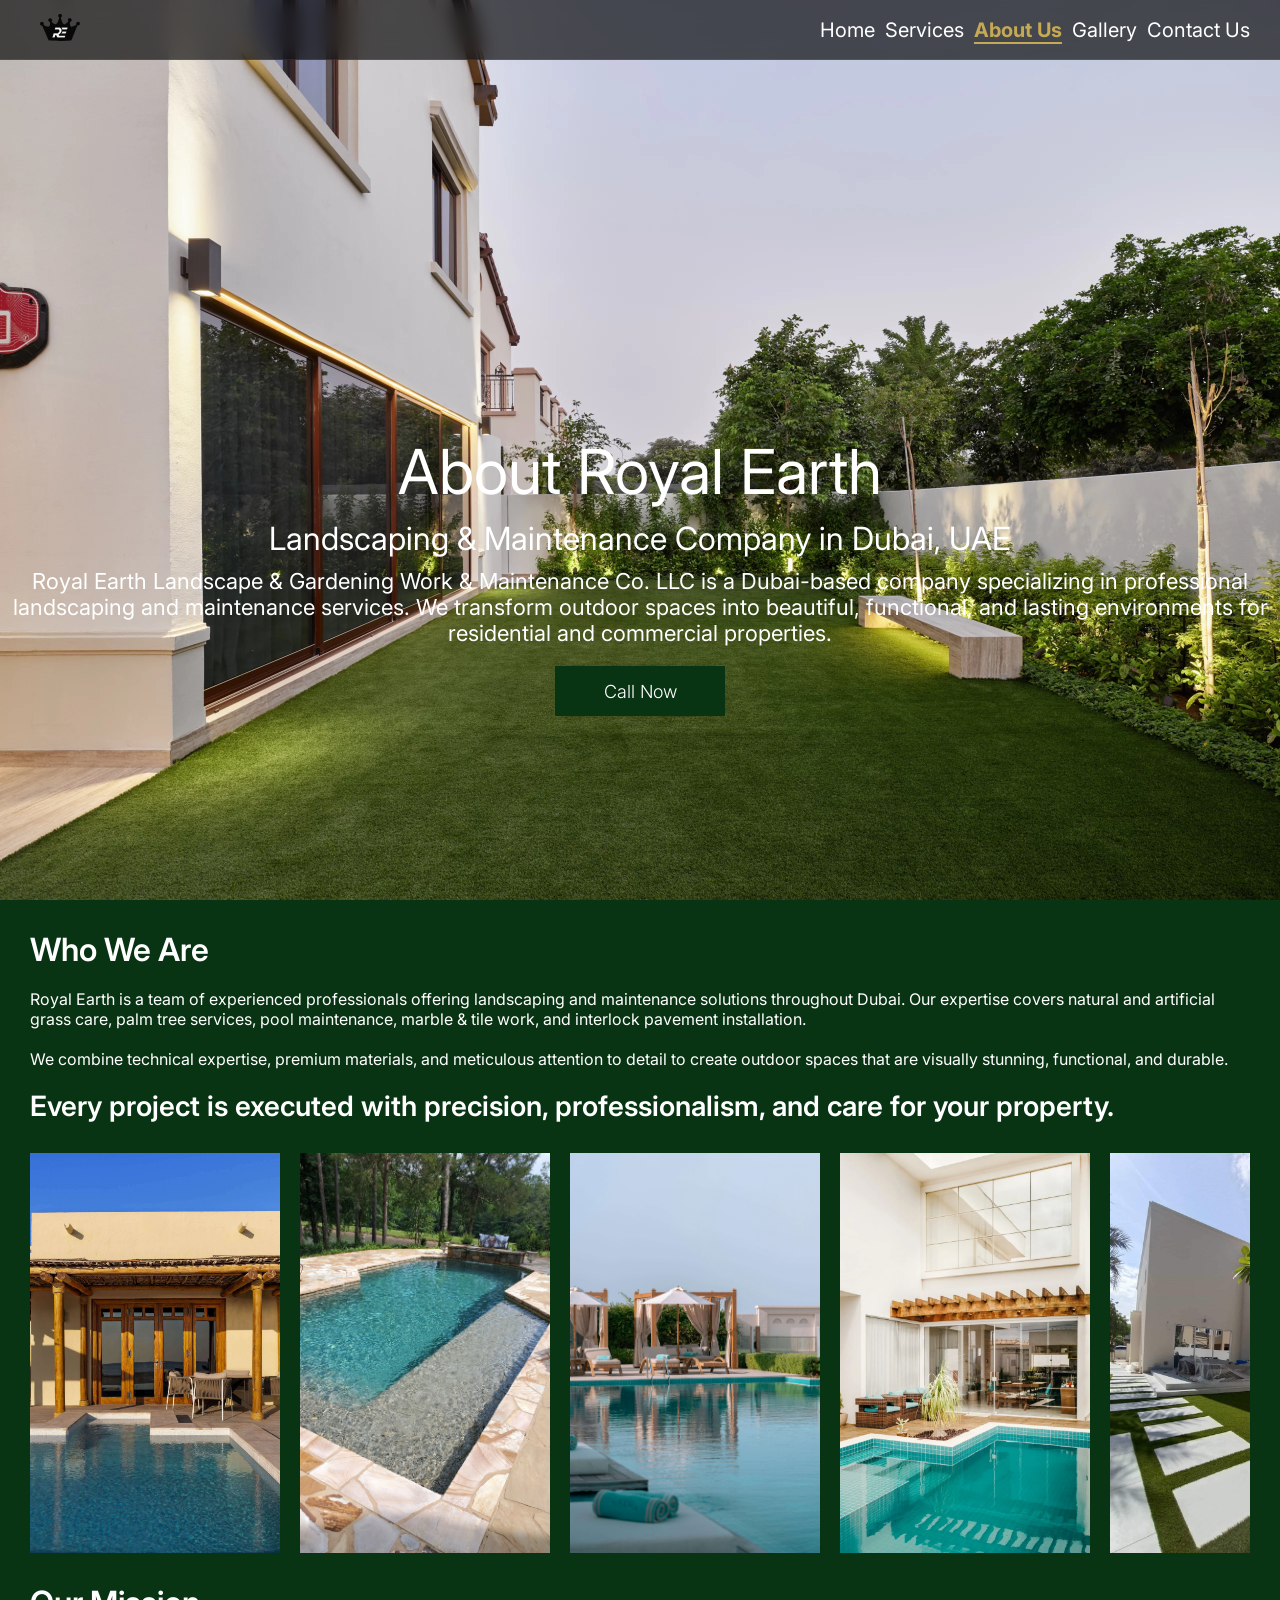
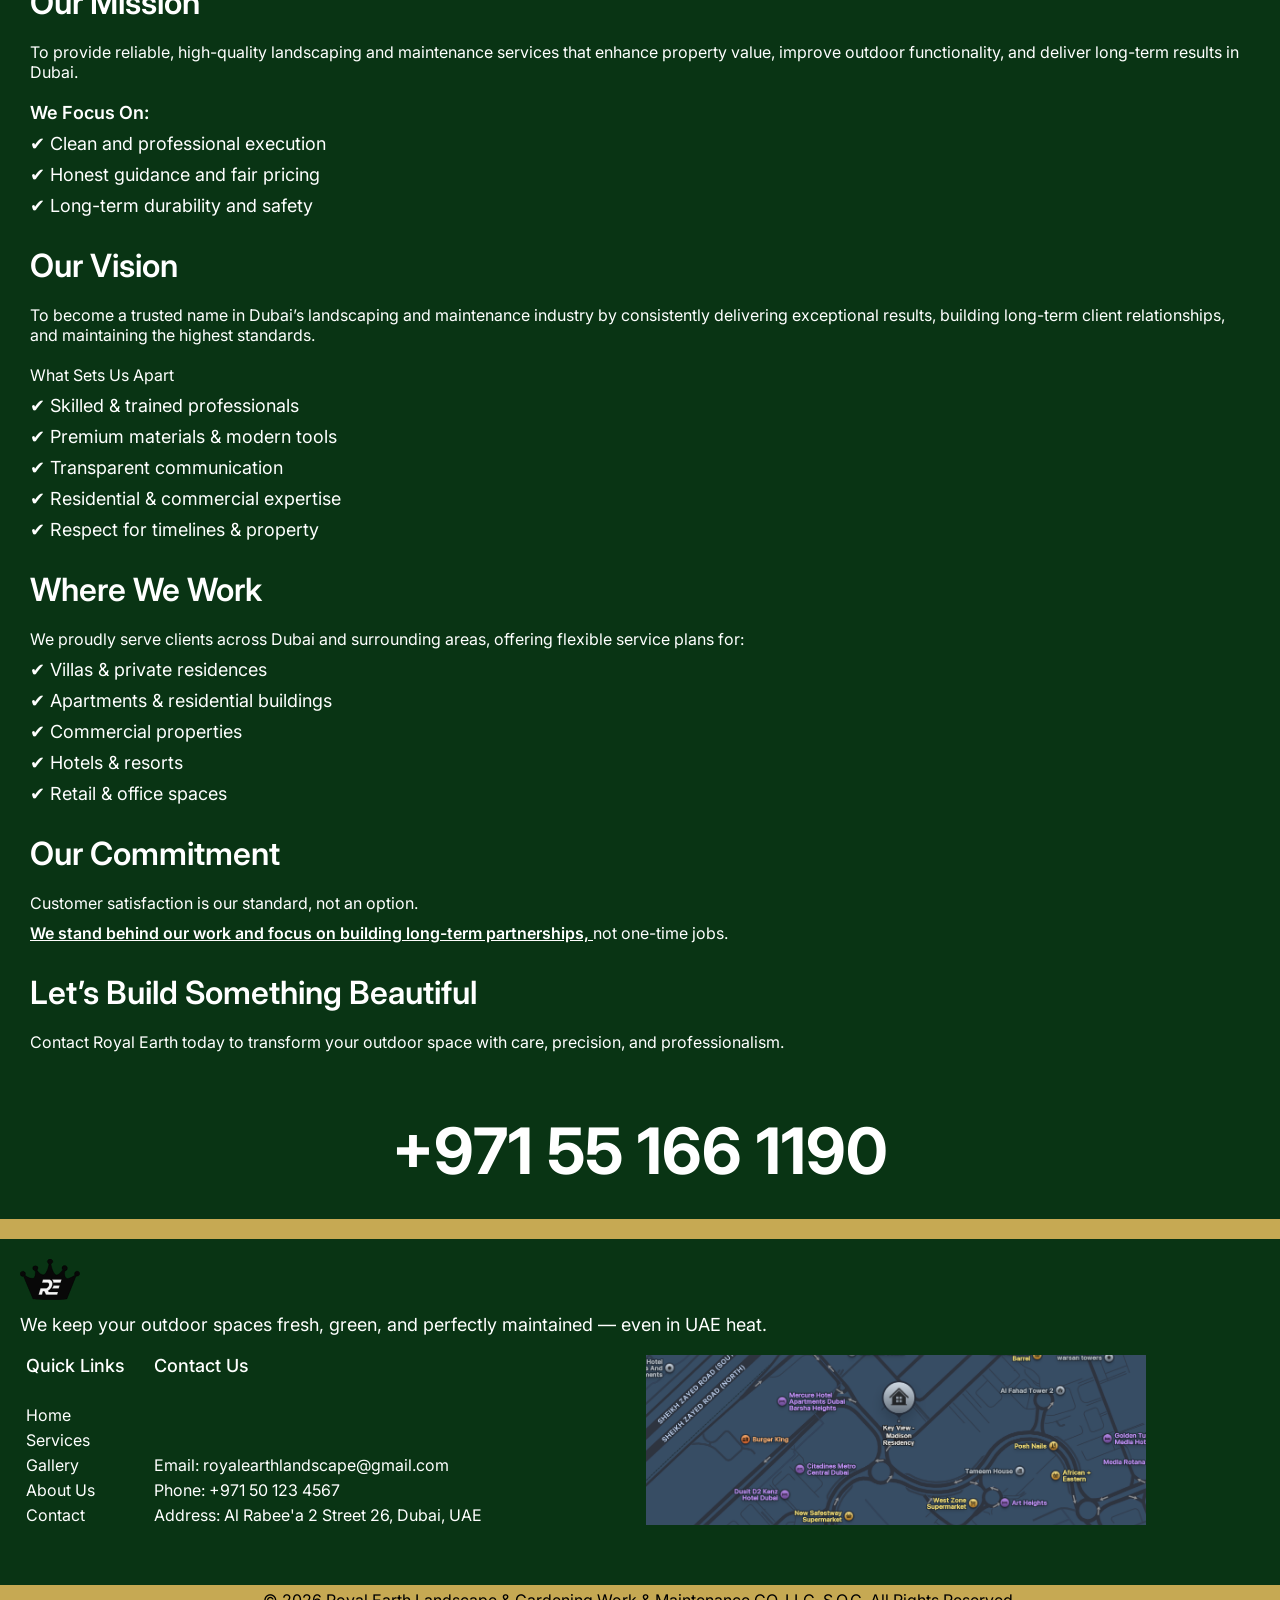
==== commit 20b55114: "fuhhhhhhhhhhhhhhhhhhhhh fuhhhhhhhhhhhhhhhhhhhhhhhhhhhhhhhhhhhhhhhhhhhhhhhhhhhhhhhhhhhhhhhhhhhhhhhhhh" ====
--- a/about.html
+++ b/about.html
@@ -5,7 +5,7 @@
     <meta charset="UTF-8">
     <meta name="viewport" content="width=device-width, initial-scale=1.0">
     <title>About Royal Earth | Landscaping & Maintenance Company in Dubai</title>
-    <link rel="icon" href="/images/royalearth.svg" type="image/png">
+    <link rel="icon" href="royalearth.svg" type="image/png">
     <link rel="stylesheet" href="style.css">
     <link rel="stylesheet" href="services.css">
     <link rel="preconnect" href="https://fonts.googleapis.com">
@@ -21,16 +21,16 @@
     <!-- NAVBAR -->
     <div class="navbar_body">
         <div class="icon">
-            <a href="/index.html">
-                <img src="/images/royalearth.svg" alt="Royal Earth Logo">
+            <a href="index.html">
+                <img src="royalearth.svg" alt="Royal Earth Logo">
             </a>
         </div>
         <div class="navbar_child_2">
-            <a href="/index.html" class="link">Home</a>
-            <a href="/services.html" class="link">Services</a>
+            <a href="index.html" class="link">Home</a>
+            <a href="services.html" class="link">Services</a>
             <a href="about.html" class="link" id="active-link">About Us</a>
             <a href="gallery.html" class="link">Gallery</a>
-            <a href="/contact.html" class="link">Contact Us</a>
+            <a href="contact.html" class="link">Contact Us</a>
         </div>
     </div>
 
@@ -77,20 +77,20 @@
         <!-- IMAGE SLIDER -->
         <div class="slider-parent">
             <div class="slider-track">
-                <div class="slider"><img src="/images/gallery-grid-1.jpg" alt="Landscaping project by Royal Earth in Dubai"></div>
-                <div class="slider"><img src="/images/gallery-grid-2.webp" alt="Garden maintenance project Dubai"></div>
-                <div class="slider"><img src="/images/gallery-grid-3.jpg" alt="Palm tree landscaping by Royal Earth"></div>
-                <div class="slider"><img src="/images/gallery-grid-4.webp" alt="Pool maintenance service in Dubai"></div>
-                <div class="slider"><img src="/images/gallery-grid-5.jpg" alt="Tile and marble installation in Dubai"></div>
-                <div class="slider"><img src="/images/gallery-grid-6.jpg" alt="Interlock pavement installation Dubai"></div>
+                <div class="slider"><img src="gallery-grid-1.jpg" alt="Landscaping project by Royal Earth in Dubai"></div>
+                <div class="slider"><img src="gallery-grid-2.webp" alt="Garden maintenance project Dubai"></div>
+                <div class="slider"><img src="gallery-grid-3.jpg" alt="Palm tree landscaping by Royal Earth"></div>
+                <div class="slider"><img src="gallery-grid-4.webp" alt="Pool maintenance service in Dubai"></div>
+                <div class="slider"><img src="gallery-grid-5.jpg" alt="Tile and marble installation in Dubai"></div>
+                <div class="slider"><img src="gallery-grid-6.jpg" alt="Interlock pavement installation Dubai"></div>
 
                 <!-- DUPLICATE SLIDES FOR LOOP -->
-                <div class="slider"><img src="/images/gallery-grid-1.jpg" alt="Landscaping project by Royal Earth in Dubai"></div>
-                <div class="slider"><img src="/images/gallery-grid-2.webp" alt="Garden maintenance project Dubai"></div>
-                <div class="slider"><img src="/images/gallery-grid-3.jpg" alt="Palm tree landscaping by Royal Earth"></div>
-                <div class="slider"><img src="/images/gallery-grid-4.webp" alt="Pool maintenance service in Dubai"></div>
-                <div class="slider"><img src="/images/gallery-grid-5.jpg" alt="Tile and marble installation in Dubai"></div>
-                <div class="slider"><img src="/images/gallery-grid-6.jpg" alt="Interlock pavement installation Dubai"></div>
+                <div class="slider"><img src="gallery-grid-1.jpg" alt="Landscaping project by Royal Earth in Dubai"></div>
+                <div class="slider"><img src="gallery-grid-2.webp" alt="Garden maintenance project Dubai"></div>
+                <div class="slider"><img src="gallery-grid-3.jpg" alt="Palm tree landscaping by Royal Earth"></div>
+                <div class="slider"><img src="gallery-grid-4.webp" alt="Pool maintenance service in Dubai"></div>
+                <div class="slider"><img src="gallery-grid-5.jpg" alt="Tile and marble installation in Dubai"></div>
+                <div class="slider"><img src="gallery-grid-6.jpg" alt="Interlock pavement installation Dubai"></div>
             </div>
         </div>
 
@@ -155,7 +155,7 @@
     <div class="site-footer-top"></div>
     <footer class="site-footer">
         <div class="footer-about">
-            <img src="/images/royalearth.svg" alt="Royal Earth Logo" class="footer-logo">
+            <img src="royalearth.svg" alt="Royal Earth Logo" class="footer-logo">
             <p>We keep your outdoor spaces fresh, green, and perfectly maintained — even in UAE heat.</p>
         </div>
 
@@ -181,7 +181,7 @@
             </div>
 
             <div class="footer-map">
-                <img src="/images/map.png" alt="Map showing Royal Earth location in Dubai">
+                <img src="map.png" alt="Map showing Royal Earth location in Dubai">
             </div>
         </div>
 
--- a/style.css
+++ b/style.css
@@ -91,19 +91,19 @@
 }
 
 #hero-1 {
-    background-image: url(/images/hero_3.jpg);
+    background-image: url(hero_3.jpg);
 }
 
 #hero-2 {
-    background-image: url(/images/hero_2.jpg);
+    background-image: url(hero_2.jpg);
 }
 
 #hero-3 {
-    background-image: url(/images/hero_1.jpg);
+    background-image: url(hero_1.jpg);
 }
 
 #hero-4 {
-    background-image: url(/images/hero_4.jpg);
+    background-image: url(hero_4.jpg);
 }
 
 .hero_banner_img {
--- a/services.css
+++ b/services.css
@@ -5,7 +5,7 @@
 .hero-banner-services {
     width: 100%;
     height: 100vh;
-    background-image: url(/images/service_card_2.webp);
+    background-image: url(service_card_2.webp);
     background-size: cover;
     background-repeat: no-repeat;
     display: flex;
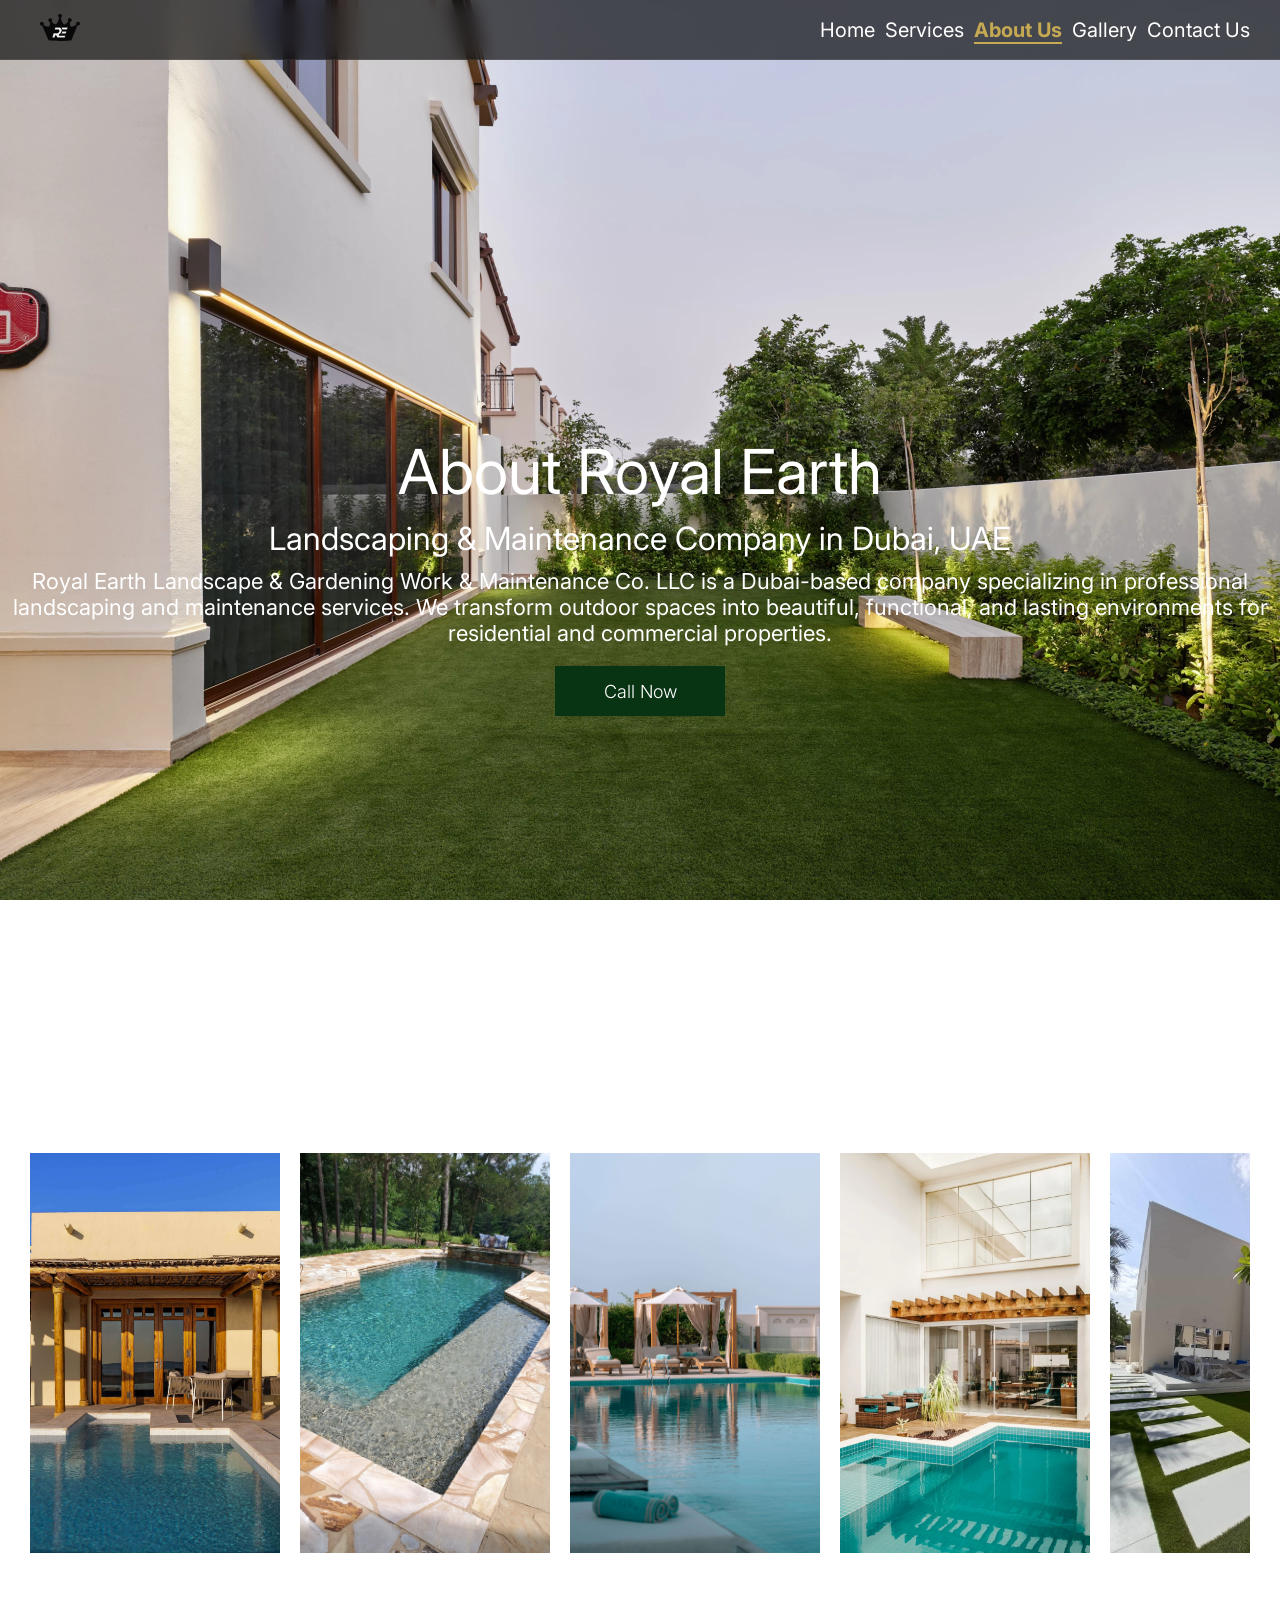
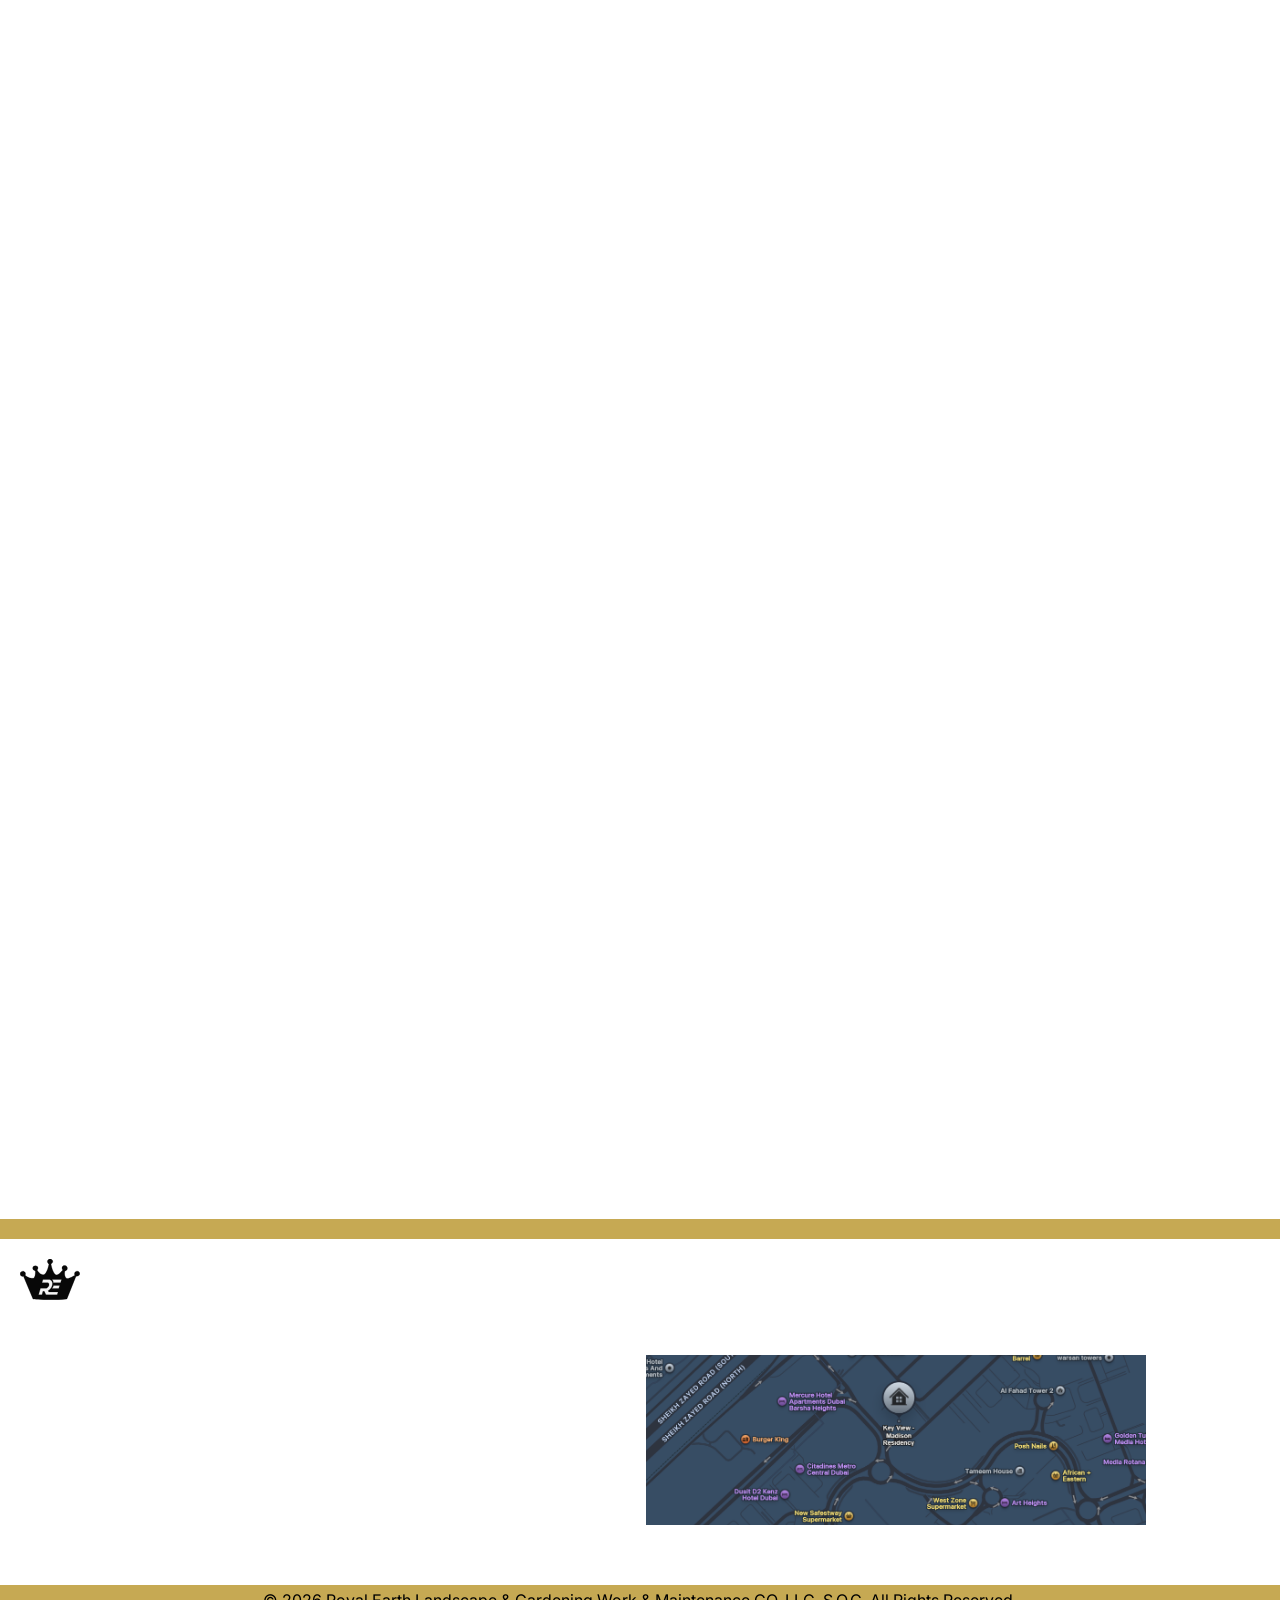
==== commit c6f21308: "Add files via upload" ====
--- a/about.html
+++ b/about.html
@@ -18,6 +18,7 @@
 </head>
 
 <body>
+    <div class="parent">
     <!-- NAVBAR -->
     <div class="navbar_body">
         <div class="icon">
@@ -194,5 +195,6 @@
             <p>&copy; 2026 Royal Earth Landscape & Gardening Work & Maintenance CO. LLC. S.O.C. All Rights Reserved.</p>
         </div>
     </footer>
+    </div>
 </body>
 </html>
--- a/style.css
+++ b/style.css
@@ -171,10 +171,14 @@
 .our_services {
     width: 100%;
     height: 100%;
-    background-color: #093414;
     padding: 20px;
     padding-top: 30px;
     padding-bottom: 50px;
+    background: linear-gradient(rgba(9, 52, 20, 0.7), rgba(9, 52, 20, 0.7)),
+        url('service_card_2.webp');
+    background-size: cover;
+    background-position: center;
+    background-attachment: fixed;
 }
 
 .title {
@@ -342,7 +346,12 @@
 .gallery {
     width: 100%;
     padding: 30px;
-    background-color: #093414;
+    background: linear-gradient(rgba(9, 52, 20, 0.7), rgba(9, 52, 20, 0.7)),
+        url('gallery-grid-8.webp');
+
+    background-size: cover;
+    background-position: center;
+    background-attachment: fixed;
 }
 
 .gallery h1 {
@@ -397,6 +406,18 @@
     padding: 10px;
 }
 
+footer {
+    width: 100%;
+    /* This creates a 50% transparent version of your green over the image */
+    background: linear-gradient(rgba(9, 52, 20, 0.7), rgba(9, 52, 20, 0.7)),
+        url('IMG_1809.jpg');
+
+    background-size: cover;
+    background-position: center;
+    background-attachment: fixed;
+    /* Optional: adds a parallax scrolling effect */
+}
+
 .site-footer {
     margin: 0;
     width: 100%;
@@ -407,7 +428,6 @@
     display: flex;
     justify-content: space-between;
     align-items: center;
-
 }
 
 
@@ -429,6 +449,7 @@
 .footer-contact {
     display: flex;
     flex-direction: column;
+      height: 130px;
 }
 
 .footer-links {
@@ -443,6 +464,7 @@
     font-size: 18px;
     color: white;
     font-weight: 500;
+    width: 90%;
 }
 
 .footer-links ul {
@@ -484,6 +506,7 @@
 }
 
 .footer-contact p {
+    width: 90%;
     font-size: 16px;
     font-family: inter;
     font-weight: 400;
@@ -545,6 +568,14 @@
     animation: shake 0.4s ease-in-out;
 }
 
+.class-hidden{
+    display: none;
+}
+
+.class-hidden img{
+    display: none;
+}
+
 @keyframes shake {
     0% {
         transform: translateX(0) scale(1.15);
@@ -580,2626 +611,2676 @@
 
 @media (max-width: 1200px) {
 
-    
-.navbar_body {
-    width: 100%;
-    height: 60px;
-    padding: 5px;
-    padding-left: 10px;
-    padding-right: 10px;
-    background: rgba(0, 0, 0, 0.65);
-    backdrop-filter: blur(10px);
-    -webkit-backdrop-filter: blur(10px);
-    border-bottom: 1px solid rgba(255, 255, 255, 0.08);
-    display: flex;
-    justify-content: space-between;
-    position: fixed;
-    top: 0px;
-    left: 50%;
-    transform: translateX(-50%);
-    z-index: 1000;
-    width: 100%;
-    max-width: 1600px;
-}
-
-.icon {
-    display: flex;
-    justify-content: center;
-    align-items: center;
-    margin-left: 30px;
-}
-
-.icon img {
-    width: 40px;
-}
-
-.navbar_child_2 {
-    display: flex;
-    justify-content: center;
-    align-items: center;
-    margin-right: 20px;
-}
-
-.navbar_child_2 a {
-    padding-left: 10px;
-    text-decoration: none;
-    color: white;
-    font-size: 18px;
-    font-weight: 400;
-    font-family: inter;
-    transition: transform 0.3s ease, background-color 0.3s ease;
-}
-
-.navbar_child_2 a:hover {
-    color: #c6a953;
-    transform: scale(1.1);
-}
-
-#active-link {
-    padding-left: 10px;
-    text-decoration: none;
-    color: #c6a953;
-    font-size: 18px;
-    font-weight: bold;
-    font-family: inter;
-    text-decoration: underline;
-    text-decoration-color: #c6a953;
-    text-underline-offset: 5px;
-}
-
-.hero_banner {
-    width: 100%;
-    height: 100vh;
-    display: flex;
-    overflow: hidden;
-    /* IMPORTANT */
-    position: relative;
-}
-
-.hero_banner_img {
-    min-width: 100%;
-    height: 100vh;
-    display: flex;
-    justify-content: center;
-    align-items: center;
-    flex-direction: column;
-    transition: transform 2s ease-in-out;
-}
-
-.hero_banner-margin {
-    margin-top: 250px;
-    display: flex;
-    justify-content: center;
-    align-items: center;
-    flex-direction: column;
-}
-
-.RoyalEarth h1 {
-    height: 100%;
-    display: flex;
-    justify-content: center;
-    align-items: center;
-    font-size: 48px;
-    color: white;
-    text-align: center;
-    font-weight: 400;
-
-}
-
-.royalearth_subtitle h2 {
-    font-size: 24px;
-    color: white;
-    font-weight: 400;
-    margin-top: 10px;
-}
-
-.royalearth_text p {
-    font-size: 22px;
-    color: white;
-    font-weight: 400;
-    margin-top: 10px;
-    text-align: center;
-}
-
-.div_button button {
-    text-decoration: none;
-    width: 170px;
-    height: 50px;
-    background-color: #093414;
-    border: 0;
-    font-size: 18px;
-    color: white;
-    font-weight: 300;
-    margin-top: 20px;
-    cursor: pointer;
-    transition: transform 0.3s ease, background-color 0.3s ease;
-}
-
-.div_button button:hover {
-    transform: scale(1.1);
-}
-
-/* service page */
-
-.our_services {
-    width: 100%;
-    height: 100%;
-    background-color: #093414;
-    padding: 20px;
-    padding-top: 30px;
-    padding-bottom: 50px;
-}
-
-.title {
-    font-size: 24px;
-    color: white;
-    font-weight: 400;
-    font-family: inter;
-}
-
-.service-card {
-    display: flex;
-    justify-content: space-between;
-    align-items: center;
-    margin-top: 30px;
-}
-
-.service_image_parent {
-    width: 49%;
-    height: 100%;
-    display: flex;
-    justify-content: center;
-    align-items: center;
-}
-
-.service_image_parent img {
-    width: 100%;
-    height: 300px;
-}
-
-.service-text-parent {
-    width: 49%;
-    height: 300px;
-    display: flex;
-    flex-direction: column;
-}
-
-.service-text-parent h1 {
-    font-size: 18px;
-    color: white;
-    font-weight: 400px;
-    margin-top: 10px;
-}
-
-.service-text-parent p {
-    font-size: 16px;
-    color: white;
-    font-weight: 400;
-    margin-top: 10px;
-}
-
-.service-text-parent h2 {
-    font-size: 18px;
-    color: white;
-    font-weight: 400;
-    margin-top: 10px;
-}
-
-.service-text-parent ul {
-    margin-left: 40px;
-}
-
-.service-text-parent ul li {
-    margin-top: 10px;
-    font-size: 16px;
-    font-weight: 400;
-    color: white;
-}
-
-.view-details {
-    width: 100%;
-    height: 60px;
-    background-color: #c6a953;
-    display: flex;
-    justify-content: center;
-    align-items: center;
-}
-
-.view-details a {
-    font-size: 18px;
-    font-family: inter;
-    font-weight: 400;
-    text-decoration: none;
-    color: #093414;
-}
-
-.whychooseRoyalEarth {
-    width: 100%;
-    padding: 30px;
-    background-color: #093414;
-    display: flex;
-    justify-content: center;
-    align-items: center;
-    flex-direction: column;
-}
-
-.whychooseRoyalEarth h1 {
-    font-size: 22px;
-    color: white;
-    font-family: inter;
-    font-weight: 600;
-}
-
-.whychooseRoyalEarth p {
-    font-size: 16px;
-    color: white;
-    font-family: inter;
-    font-weight: 400;
-    margin-top: 20px;
-    text-align: center;
-}
-
-.location-div-parent {
-    width: 100%;
-    padding-top: 50px;
-    padding-bottom: 50px;
-    background-color: white;
-}
-
-.location-div-parent h1 {
-    font-size: 32px;
-    font-weight: bold;
-    color: #093414;
-    text-align: center;
-}
-
-.location-div-child {
-    display: flex;
-    justify-content: center;
-    align-items: center;
-    margin-top: 20px;
-}
-
-.location-div-child div {
-    width: 80%;
-    background-color: #093414;
-    padding: 5px;
-}
-
-.location-div-child div img {
-    width: 100%;
-    height: 400px;
-    object-fit: cover;
-    cursor: pointer;
-}
-
-.location-text {
-    width: 100%;
-    display: flex;
-    align-items: center;
-    justify-content: center;
-}
-
-.location-div-parent p {
-    width: 70%;
-    display: flex;
-    align-self: center;
-    padding: 10px;
-    text-align: center;
-    font-size: 16px;
-    font-family: inter;
-    font-weight: 400;
-    margin-top: 10px;
-}
-
-.gallery {
-    width: 100%;
-    padding: 30px;
-    background-color: #093414;
-}
-
-.gallery h1 {
-    text-align: center;
-    font-size: 32px;
-    color: white;
-    font-weight: 400;
-}
-
-.gallery-grid-parent {
-    display: flex;
-    align-items: center;
-    justify-content: center;
-    margin-top: 30px;
-}
-
-.gallery-gird {
-    display: grid;
-    grid-template-columns: repeat(2, 1fr);
-    gap: 10px;
-    align-items: start;
-}
-
-.gallery-gird img {
-    width: 250px;
-    height: 350px;
-    display: block;
-    object-position: center;
-    transition: transform 0.4s ease, box-shadow 0.4s ease;
-    cursor: pointer;
-}
-
-.gallery-gird img:hover {
-    transform: scale(1.1);
-    box-shadow: 0 15px 30px rgba(0, 0, 0, 0.4);
-}
-
-.gallery-gird img:nth-child(2),
-.gallery-gird img:nth-child(4),
-.gallery-gird img:nth-child(6),
-.gallery-gird img:nth-child(8),
-.gallery-gird img:nth-child(10),
-.gallery-gird img:nth-child(12),
-.gallery-gird img:nth-child(14) {
-    margin-top: 10px;
-}
-
-.site-footer-top {
-    width: 100%;
-    display: block;
-    background-color: #c6a953;
-    padding: 10px;
-}
-
-.site-footer {
-    margin: 0;
-    width: 100%;
-    background-color: #093414;
-}
-
-.footer-container {
-    display: flex;
-    justify-content: space-between;
-    align-items: center;
-
-}
-
-
-.footer-about {
-    padding: 20px;
-}
-
-.footer-logo {
-    width: 40px;
-}
-
-.footer-about p {
-    font-size: 16px;
-    color: white;
-    font-weight: 400;
-    margin-top: 10px;
-}
-
-.footer-contact {
-    display: flex;
-    flex-direction: column;
-}
-
-.footer-links {
-    margin-left: 2%;
-    display: flex;
-    justify-content: space-between;
-    height: 170px;
-    flex-direction: column;
-}
-
-.footer-links h4 {
-    font-size: 16px;
-    color: white;
-    font-weight: 500;
-}
-
-.footer-links ul {
-    margin-left: 0px;
-    list-style: none;
-    margin-top: 0px;
-}
-
-.footer-links ul li {
-    margin-top: 5px;
-}
-
-.footer-links ul li a {
-    text-decoration: none;
-    font-size: 12px;
-    color: white;
-    font-weight: 400;
-}
-
-.footer-links ul li a:hover {
-    text-decoration: none;
-    font-size: 12px;
-    color: white;
-    font-weight: bold;
-    text-decoration: underline;
-}
-
-.footer-contact {
-    display: flex;
-    justify-content: space-between;
-    height: 170px;
-    flex-direction: column;
-}
-
-.footer-contact h4 {
-    font-size: 14px;
-    color: white;
-    font-weight: 500;
-}
-
-.footer-contact p {
-    font-size: 12px;
-    font-family: inter;
-    font-weight: 400;
-    color: white;
-    margin-top: 5px;
-}
-
-.footer-map {
-    display: flex;
-    justify-content: center;
-    align-items: center;
-    width: 60%;
-}
-
-.footer-map img {
-    width: 300px;
-    height: 130px;
-    object-fit: cover;
-}
-
-.footer-bottom {
-    padding: 5px;
-    background-color: #c6a953;
-    margin-top: 30px;
-    text-align: center;
-    font-size: 12px;
-}
-
-.web-icons {
-    display: flex;
-    justify-content: baseline;
-    align-items: center;
-    gap: 20px;
-    padding-left: 30px;
-    padding-top: 30px;
-}
-
-.web-icons svg {
-    cursor: pointer;
-}
-
-.call-now {
-    position: fixed;
-    z-index: 1000;
-    display: flex;
-    justify-content: center;
-    align-items: center;
-    bottom: 10px;
-}
-
-.callnow {
-    width: 40px;
-    cursor: pointer;
-    transition: transform 0.25s ease;
-}
-
-.callnow:hover {
-    transform: scale(1.15);
-    animation: shake 0.4s ease-in-out;
-}
-
-    
+
+    .navbar_body {
+        width: 100%;
+        height: 60px;
+        padding: 5px;
+        padding-left: 10px;
+        padding-right: 10px;
+        background: rgba(0, 0, 0, 0.65);
+        backdrop-filter: blur(10px);
+        -webkit-backdrop-filter: blur(10px);
+        border-bottom: 1px solid rgba(255, 255, 255, 0.08);
+        display: flex;
+        justify-content: space-between;
+        position: fixed;
+        top: 0px;
+        left: 50%;
+        transform: translateX(-50%);
+        z-index: 1000;
+        width: 100%;
+        max-width: 1600px;
+    }
+
+    .icon {
+        display: flex;
+        justify-content: center;
+        align-items: center;
+        margin-left: 30px;
+    }
+
+    .icon img {
+        width: 40px;
+    }
+
+    .navbar_child_2 {
+        display: flex;
+        justify-content: center;
+        align-items: center;
+        margin-right: 20px;
+    }
+
+    .navbar_child_2 a {
+        padding-left: 10px;
+        text-decoration: none;
+        color: white;
+        font-size: 18px;
+        font-weight: 400;
+        font-family: inter;
+        transition: transform 0.3s ease, background-color 0.3s ease;
+    }
+
+    .navbar_child_2 a:hover {
+        color: #c6a953;
+        transform: scale(1.1);
+    }
+
+    #active-link {
+        padding-left: 10px;
+        text-decoration: none;
+        color: #c6a953;
+        font-size: 18px;
+        font-weight: bold;
+        font-family: inter;
+        text-decoration: underline;
+        text-decoration-color: #c6a953;
+        text-underline-offset: 5px;
+    }
+
+    .hero_banner {
+        width: 100%;
+        height: 100vh;
+        display: flex;
+        overflow: hidden;
+        /* IMPORTANT */
+        position: relative;
+    }
+
+    .hero_banner_img {
+        min-width: 100%;
+        height: 100vh;
+        display: flex;
+        justify-content: center;
+        align-items: center;
+        flex-direction: column;
+        transition: transform 2s ease-in-out;
+    }
+
+    .hero_banner-margin {
+        margin-top: 250px;
+        display: flex;
+        justify-content: center;
+        align-items: center;
+        flex-direction: column;
+    }
+
+    .RoyalEarth h1 {
+        height: 100%;
+        display: flex;
+        justify-content: center;
+        align-items: center;
+        font-size: 48px;
+        color: white;
+        text-align: center;
+        font-weight: 400;
+
+    }
+
+    .royalearth_subtitle h2 {
+        font-size: 24px;
+        color: white;
+        font-weight: 400;
+        margin-top: 10px;
+    }
+
+    .royalearth_text p {
+        font-size: 22px;
+        color: white;
+        font-weight: 400;
+        margin-top: 10px;
+        text-align: center;
+    }
+
+    .div_button button {
+        text-decoration: none;
+        width: 170px;
+        height: 50px;
+        background-color: #093414;
+        border: 0;
+        font-size: 18px;
+        color: white;
+        font-weight: 300;
+        margin-top: 20px;
+        cursor: pointer;
+        transition: transform 0.3s ease, background-color 0.3s ease;
+    }
+
+    .div_button button:hover {
+        transform: scale(1.1);
+    }
+
+    /* service page */
+
+    .our_services {
+        width: 100%;
+        height: 100%;
+        background-color: #093414;
+        padding: 20px;
+        padding-top: 30px;
+        padding-bottom: 50px;
+    }
+
+    .title {
+        font-size: 24px;
+        color: white;
+        font-weight: 400;
+        font-family: inter;
+    }
+
+    .service-card {
+        display: flex;
+        justify-content: space-between;
+        align-items: center;
+        margin-top: 30px;
+    }
+
+    .service_image_parent {
+        width: 49%;
+        height: 100%;
+        display: flex;
+        justify-content: center;
+        align-items: center;
+    }
+
+    .service_image_parent img {
+        width: 100%;
+        height: 300px;
+    }
+
+    .service-text-parent {
+        width: 49%;
+        height: 300px;
+        display: flex;
+        flex-direction: column;
+    }
+
+    .service-text-parent h1 {
+        font-size: 18px;
+        color: white;
+        font-weight: 400px;
+        margin-top: 10px;
+    }
+
+    .service-text-parent p {
+        font-size: 16px;
+        color: white;
+        font-weight: 400;
+        margin-top: 10px;
+    }
+
+    .service-text-parent h2 {
+        font-size: 18px;
+        color: white;
+        font-weight: 400;
+        margin-top: 10px;
+    }
+
+    .service-text-parent ul {
+        margin-left: 40px;
+    }
+
+    .service-text-parent ul li {
+        margin-top: 10px;
+        font-size: 16px;
+        font-weight: 400;
+        color: white;
+    }
+
+    .view-details {
+        width: 100%;
+        height: 60px;
+        background-color: #c6a953;
+        display: flex;
+        justify-content: center;
+        align-items: center;
+    }
+
+    .view-details a {
+        font-size: 18px;
+        font-family: inter;
+        font-weight: 400;
+        text-decoration: none;
+        color: #093414;
+    }
+
+    .whychooseRoyalEarth {
+        width: 100%;
+        padding: 30px;
+        background-color: #093414;
+        display: flex;
+        justify-content: center;
+        align-items: center;
+        flex-direction: column;
+    }
+
+    .whychooseRoyalEarth h1 {
+        font-size: 22px;
+        color: white;
+        font-family: inter;
+        font-weight: 600;
+    }
+
+    .whychooseRoyalEarth p {
+        font-size: 16px;
+        color: white;
+        font-family: inter;
+        font-weight: 400;
+        margin-top: 20px;
+        text-align: center;
+    }
+
+    .location-div-parent {
+        width: 100%;
+        padding-top: 50px;
+        padding-bottom: 50px;
+        background-color: white;
+    }
+
+    .location-div-parent h1 {
+        font-size: 32px;
+        font-weight: bold;
+        color: #093414;
+        text-align: center;
+    }
+
+    .location-div-child {
+        display: flex;
+        justify-content: center;
+        align-items: center;
+        margin-top: 20px;
+    }
+
+    .location-div-child div {
+        width: 80%;
+        background-color: #093414;
+        padding: 5px;
+    }
+
+    .location-div-child div img {
+        width: 100%;
+        height: 400px;
+        object-fit: cover;
+        cursor: pointer;
+    }
+
+    .location-text {
+        width: 100%;
+        display: flex;
+        align-items: center;
+        justify-content: center;
+    }
+
+    .location-div-parent p {
+        width: 70%;
+        display: flex;
+        align-self: center;
+        padding: 10px;
+        text-align: center;
+        font-size: 16px;
+        font-family: inter;
+        font-weight: 400;
+        margin-top: 10px;
+    }
+
+    .gallery {
+        width: 100%;
+        padding: 30px;
+        background-color: #093414;
+    }
+
+    .gallery h1 {
+        text-align: center;
+        font-size: 32px;
+        color: white;
+        font-weight: 400;
+    }
+
+    .gallery-grid-parent {
+        display: flex;
+        align-items: center;
+        justify-content: center;
+        margin-top: 30px;
+    }
+
+    .gallery-gird {
+        display: grid;
+        grid-template-columns: repeat(2, 1fr);
+        gap: 10px;
+        align-items: start;
+    }
+
+    .gallery-gird img {
+        width: 250px;
+        height: 350px;
+        display: block;
+        object-position: center;
+        transition: transform 0.4s ease, box-shadow 0.4s ease;
+        cursor: pointer;
+    }
+
+    .gallery-gird img:hover {
+        transform: scale(1.1);
+        box-shadow: 0 15px 30px rgba(0, 0, 0, 0.4);
+    }
+
+    .gallery-gird img:nth-child(2),
+    .gallery-gird img:nth-child(4),
+    .gallery-gird img:nth-child(6),
+    .gallery-gird img:nth-child(8),
+    .gallery-gird img:nth-child(10),
+    .gallery-gird img:nth-child(12),
+    .gallery-gird img:nth-child(14) {
+        margin-top: 10px;
+    }
+
+    .site-footer-top {
+        width: 100%;
+        display: block;
+        background-color: #c6a953;
+        padding: 10px;
+    }
+
+    .site-footer {
+        margin: 0;
+        width: 100%;
+        background-color: #093414;
+    }
+
+    .footer-container {
+        display: flex;
+        justify-content: space-between;
+        align-items: center;
+
+    }
+
+
+    .footer-about {
+        padding: 20px;
+    }
+
+    .footer-logo {
+        width: 40px;
+    }
+
+    .footer-about p {
+        font-size: 16px;
+        color: white;
+        font-weight: 400;
+        margin-top: 10px;
+    }
+
+    .footer-contact {
+        display: flex;
+        flex-direction: column;
+    }
+
+    .footer-links {
+        margin-left: 2%;
+        display: flex;
+        justify-content: space-between;
+        height: 170px;
+        flex-direction: column;
+    }
+
+    .footer-links h4 {
+        font-size: 16px;
+        color: white;
+        font-weight: 500;
+    }
+
+    .footer-links ul {
+        margin-left: 0px;
+        list-style: none;
+        margin-top: 0px;
+    }
+
+    .footer-links ul li {
+        margin-top: 5px;
+    }
+
+    .footer-links ul li a {
+        text-decoration: none;
+        font-size: 12px;
+        color: white;
+        font-weight: 400;
+    }
+
+    .footer-links ul li a:hover {
+        text-decoration: none;
+        font-size: 12px;
+        color: white;
+        font-weight: bold;
+        text-decoration: underline;
+    }
+
+    .footer-contact {
+        display: flex;
+        justify-content: space-between;
+        height: 170px;
+        flex-direction: column;
+    }
+
+    .footer-contact h4 {
+        font-size: 14px;
+        color: white;
+        font-weight: 500;
+    }
+
+    .footer-contact p {
+        font-size: 12px;
+        font-family: inter;
+        font-weight: 400;
+        color: white;
+        margin-top: 5px;
+    }
+
+    .footer-map {
+        display: flex;
+        justify-content: center;
+        align-items: center;
+        width: 60%;
+    }
+
+    .footer-map img {
+        width: 300px;
+        height: 130px;
+        object-fit: cover;
+    }
+
+    .footer-bottom {
+        padding: 5px;
+        background-color: #c6a953;
+        margin-top: 30px;
+        text-align: center;
+        font-size: 12px;
+    }
+
+    .web-icons {
+        display: flex;
+        justify-content: baseline;
+        align-items: center;
+        gap: 20px;
+        padding-left: 30px;
+        padding-top: 30px;
+    }
+
+    .web-icons svg {
+        cursor: pointer;
+    }
+
+    .call-now {
+        position: fixed;
+        z-index: 1000;
+        display: flex;
+        justify-content: center;
+        align-items: center;
+        bottom: 10px;
+    }
+
+    .callnow {
+        width: 40px;
+        cursor: pointer;
+        transition: transform 0.25s ease;
+    }
+
+    .callnow:hover {
+        transform: scale(1.15);
+        animation: shake 0.4s ease-in-out;
+    }
+
+
 }
 
 
 @media (max-width: 992px) {
 
-        
-.navbar_body {
-    width: 100%;
-    height: 60px;
-    padding: 5px;
-    padding-left: 10px;
-    padding-right: 10px;
-    background: rgba(0, 0, 0, 0.65);
-    backdrop-filter: blur(10px);
-    -webkit-backdrop-filter: blur(10px);
-    border-bottom: 1px solid rgba(255, 255, 255, 0.08);
-    display: flex;
-    justify-content: space-between;
-    position: fixed;
-    top: 0px;
-    left: 50%;
-    transform: translateX(-50%);
-    z-index: 1000;
-    width: 100%;
-    max-width: 1600px;
-}
-
-.icon {
-    display: flex;
-    justify-content: center;
-    align-items: center;
-    margin-left: 30px;
-}
-
-.icon img {
-    width: 30px;
-}
-
-.navbar_child_2 {
-    display: flex;
-    justify-content: center;
-    align-items: center;
-    margin-right: 20px;
-}
-
-.navbar_child_2 a {
-    padding-left: 10px;
-    text-decoration: none;
-    color: white;
-    font-size: 14px;
-    font-weight: 400;
-    font-family: inter;
-    transition: transform 0.3s ease, background-color 0.3s ease;
-}
-
-.navbar_child_2 a:hover {
-    color: #c6a953;
-    transform: scale(1.1);
-}
-
-#active-link {
-    padding-left: 10px;
-    text-decoration: none;
-    color: #c6a953;
-    font-size: 14px;
-    font-weight: bold;
-    font-family: inter;
-    text-decoration: underline;
-    text-decoration-color: #c6a953;
-    text-underline-offset: 5px;
-}
-
-.hero_banner {
-    width: 100%;
-    height: 100vh;
-    display: flex;
-    overflow: hidden;
-    /* IMPORTANT */
-    position: relative;
-}
-
-.hero_banner_img {
-    min-width: 100%;
-    height: 100vh;
-    display: flex;
-    justify-content: center;
-    align-items: center;
-    flex-direction: column;
-    transition: transform 2s ease-in-out;
-}
-
-.hero_banner-margin {
-    margin-top: 250px;
-    display: flex;
-    justify-content: center;
-    align-items: center;
-    flex-direction: column;
-}
-
-.RoyalEarth h1 {
-    height: 100%;
-    display: flex;
-    justify-content: center;
-    align-items: center;
-    font-size: 32px;
-    color: white;
-    text-align: center;
-    font-weight: 400;
-
-}
-
-.royalearth_subtitle h2 {
-    font-size: 24px;
-    color: white;
-    font-weight: 400;
-    margin-top: 10px;
-}
-
-.royalearth_text p {
-    font-size: 18px;
-    color: white;
-    font-weight: 400;
-    margin-top: 10px;
-    text-align: center;
-}
-
-.div_button button {
-    text-decoration: none;
-    width: 170px;
-    height: 50px;
-    background-color: #093414;
-    border: 0;
-    font-size: 16px;
-    color: white;
-    font-weight: 300;
-    margin-top: 20px;
-    cursor: pointer;
-    transition: transform 0.3s ease, background-color 0.3s ease;
-}
-
-.div_button button:hover {
-    transform: scale(1.1);
-}
-
-/* service page */
-
-.our_services {
-    width: 100%;
-    height: 100%;
-    background-color: #093414;
-    padding: 20px;
-    padding-top: 30px;
-    padding-bottom: 50px;
-}
-
-.title {
-    font-size: 24px;
-    color: white;
-    font-weight: 400;
-    font-family: inter;
-}
-
-.service-card {
-    display: flex;
-    justify-content: space-between;
-    align-items: center;
-    margin-top: 30px;
-}
-
-.service_image_parent {
-    width: 49%;
-    height: 100%;
-    display: flex;
-    justify-content: center;
-    align-items: center;
-}
-
-.service_image_parent img {
-    width: 100%;
-    height: 300px;
-}
-
-.service-text-parent {
-    width: 49%;
-    height: 300px;
-    display: flex;
-    flex-direction: column;
-}
-
-.service-text-parent h1 {
-    font-size: 16px;
-    color: white;
-    font-weight: 400px;
-    margin-top: 10px;
-}
-
-.service-text-parent p {
-    font-size: 14px;
-    color: white;
-    font-weight: 400;
-    margin-top: 10px;
-}
-
-.service-text-parent h2 {
-    font-size: 16px;
-    color: white;
-    font-weight: 400;
-    margin-top: 10px;
-}
-
-.service-text-parent ul {
-    margin-left: 40px;
-}
-
-.service-text-parent ul li {
-    margin-top: 10px;
-    font-size: 14px;
-    font-weight: 400;
-    color: white;
-}
-
-.view-details {
-    width: 100%;
-    height: 60px;
-    background-color: #c6a953;
-    display: flex;
-    justify-content: center;
-    align-items: center;
-}
-
-.view-details a {
-    font-size: 16px;
-    font-family: inter;
-    font-weight: 400;
-    text-decoration: none;
-    color: #093414;
-}
-
-.whychooseRoyalEarth {
-    width: 100%;
-    padding: 30px;
-    background-color: #093414;
-    display: flex;
-    justify-content: center;
-    align-items: center;
-    flex-direction: column;
-}
-
-.whychooseRoyalEarth h1 {
-    font-size: 18px;
-    color: white;
-    font-family: inter;
-    font-weight: 600;
-}
-
-.whychooseRoyalEarth p {
-    font-size: 14px;
-    color: white;
-    font-family: inter;
-    font-weight: 400;
-    margin-top: 20px;
-    text-align: center;
-}
-
-.location-div-parent {
-    width: 100%;
-    padding-top: 50px;
-    padding-bottom: 50px;
-    background-color: white;
-}
-
-.location-div-parent h1 {
-    font-size: 24px;
-    font-weight: bold;
-    color: #093414;
-    text-align: center;
-}
-
-.location-div-child {
-    display: flex;
-    justify-content: center;
-    align-items: center;
-    margin-top: 20px;
-}
-
-.location-div-child div {
-    width: 80%;
-    background-color: #093414;
-    padding: 5px;
-}
-
-.location-div-child div img {
-    width: 100%;
-    height: 400px;
-    object-fit: cover;
-    cursor: pointer;
-}
-
-.location-text {
-    width: 100%;
-    display: flex;
-    align-items: center;
-    justify-content: center;
-}
-
-.location-div-parent p {
-    width: 70%;
-    display: flex;
-    align-self: center;
-    padding: 10px;
-    text-align: center;
-    font-size: 14px;
-    font-family: inter;
-    font-weight: 400;
-    margin-top: 10px;
-}
-
-.gallery {
-    width: 100%;
-    padding: 30px;
-    background-color: #093414;
-}
-
-.gallery h1 {
-    text-align: center;
-    font-size: 24px;
-    color: white;
-    font-weight: 400;
-}
-
-.gallery-grid-parent {
-    display: flex;
-    align-items: center;
-    justify-content: center;
-    margin-top: 30px;
-}
-
-.gallery-gird {
-    display: grid;
-    grid-template-columns: repeat(2, 1fr);
-    gap: 10px;
-    align-items: start;
-}
-
-.gallery-gird img {
-    width: 250px;
-    height: 350px;
-    display: block;
-    object-position: center;
-    transition: transform 0.4s ease, box-shadow 0.4s ease;
-    cursor: pointer;
-}
-
-.gallery-gird img:hover {
-    transform: scale(1.1);
-    box-shadow: 0 15px 30px rgba(0, 0, 0, 0.4);
-}
-
-.gallery-gird img:nth-child(2),
-.gallery-gird img:nth-child(4),
-.gallery-gird img:nth-child(6),
-.gallery-gird img:nth-child(8),
-.gallery-gird img:nth-child(10),
-.gallery-gird img:nth-child(12),
-.gallery-gird img:nth-child(14) {
-    margin-top: 10px;
-}
-
-.site-footer-top {
-    width: 100%;
-    display: block;
-    background-color: #c6a953;
-    padding: 10px;
-}
-
-.site-footer {
-    margin: 0;
-    width: 100%;
-    background-color: #093414;
-}
-
-.footer-container {
-    display: flex;
-    justify-content: space-between;
-    align-items: center;
-
-}
-
-
-.footer-about {
-    padding: 20px;
-}
-
-.footer-logo {
-    width: 30px;
-}
-
-.footer-about p {
-    font-size: 14px;
-    color: white;
-    font-weight: 400;
-    margin-top: 10px;
-}
-
-.footer-contact {
-    display: flex;
-    flex-direction: column;
-}
-
-.footer-links {
-    margin-left: 2%;
-    display: flex;
-    justify-content: space-between;
-    height: 170px;
-    flex-direction: column;
-}
-
-.footer-links h4 {
-    font-size: 14px;
-    color: white;
-    font-weight: 500;
-}
-
-.footer-links ul {
-    margin-left: 0px;
-    list-style: none;
-    margin-top: 0px;
-}
-
-.footer-links ul li {
-    margin-top: 5px;
-}
-
-.footer-links ul li a {
-    text-decoration: none;
-    font-size: 10px;
-    color: white;
-    font-weight: 400;
-}
-
-.footer-links ul li a:hover {
-    text-decoration: none;
-    font-size: 12px;
-    color: white;
-    font-weight: bold;
-    text-decoration: underline;
-}
-
-.footer-contact {
-    display: flex;
-    justify-content: space-between;
-    height: 170px;
-    flex-direction: column;
-}
-
-.footer-contact h4 {
-    font-size: 14px;
-    color: white;
-    font-weight: 500;
-}
-
-.footer-contact p {
-    font-size: 10px;
-    font-family: inter;
-    font-weight: 400;
-    color: white;
-    margin-top: 5px;
-}
-
-.footer-map {
-    display: flex;
-    justify-content: center;
-    align-items: center;
-    width: 60%;
-}
-
-.footer-map img {
-    width: 300px;
-    height: 130px;
-    object-fit: cover;
-}
-
-.footer-bottom {
-    padding: 5px;
-    background-color: #c6a953;
-    margin-top: 30px;
-    text-align: center;
-}
-
-.web-icons {
-    display: flex;
-    justify-content: baseline;
-    align-items: center;
-    gap: 20px;
-    padding-left: 30px;
-    padding-top: 30px;
-}
-
-.web-icons svg {
-    cursor: pointer;
-}
-
-.call-now {
-    position: fixed;
-    z-index: 1000;
-    display: flex;
-    justify-content: center;
-    align-items: center;
-    bottom: 10px;
-}
-
-.callnow {
-    width: 40px;
-    cursor: pointer;
-    transition: transform 0.25s ease;
-}
-
-.callnow:hover {
-    transform: scale(1.15);
-    animation: shake 0.4s ease-in-out;
-}
+
+    .navbar_body {
+        width: 100%;
+        height: 60px;
+        padding: 5px;
+        padding-left: 10px;
+        padding-right: 10px;
+        background: rgba(0, 0, 0, 0.65);
+        backdrop-filter: blur(10px);
+        -webkit-backdrop-filter: blur(10px);
+        border-bottom: 1px solid rgba(255, 255, 255, 0.08);
+        display: flex;
+        justify-content: space-between;
+        position: fixed;
+        top: 0px;
+        left: 50%;
+        transform: translateX(-50%);
+        z-index: 1000;
+        width: 100%;
+        max-width: 1600px;
+    }
+
+    .icon {
+        display: flex;
+        justify-content: center;
+        align-items: center;
+        margin-left: 30px;
+    }
+
+    .icon img {
+        width: 30px;
+    }
+
+    .navbar_child_2 {
+        display: flex;
+        justify-content: center;
+        align-items: center;
+        margin-right: 20px;
+    }
+
+    .navbar_child_2 a {
+        padding-left: 10px;
+        text-decoration: none;
+        color: white;
+        font-size: 14px;
+        font-weight: 400;
+        font-family: inter;
+        transition: transform 0.3s ease, background-color 0.3s ease;
+    }
+
+    .navbar_child_2 a:hover {
+        color: #c6a953;
+        transform: scale(1.1);
+    }
+
+    #active-link {
+        padding-left: 10px;
+        text-decoration: none;
+        color: #c6a953;
+        font-size: 14px;
+        font-weight: bold;
+        font-family: inter;
+        text-decoration: underline;
+        text-decoration-color: #c6a953;
+        text-underline-offset: 5px;
+    }
+
+    .hero_banner {
+        width: 100%;
+        height: 100vh;
+        display: flex;
+        overflow: hidden;
+        /* IMPORTANT */
+        position: relative;
+    }
+
+    .hero_banner_img {
+        min-width: 100%;
+        height: 100vh;
+        display: flex;
+        justify-content: center;
+        align-items: center;
+        flex-direction: column;
+        transition: transform 2s ease-in-out;
+    }
+
+    .hero_banner-margin {
+        margin-top: 250px;
+        display: flex;
+        justify-content: center;
+        align-items: center;
+        flex-direction: column;
+    }
+
+    .RoyalEarth h1 {
+        height: 100%;
+        display: flex;
+        justify-content: center;
+        align-items: center;
+        font-size: 32px;
+        color: white;
+        text-align: center;
+        font-weight: 400;
+
+    }
+
+    .royalearth_subtitle h2 {
+        font-size: 24px;
+        color: white;
+        font-weight: 400;
+        margin-top: 10px;
+    }
+
+    .royalearth_text p {
+        font-size: 18px;
+        color: white;
+        font-weight: 400;
+        margin-top: 10px;
+        text-align: center;
+    }
+
+    .div_button button {
+        text-decoration: none;
+        width: 170px;
+        height: 50px;
+        background-color: #093414;
+        border: 0;
+        font-size: 16px;
+        color: white;
+        font-weight: 300;
+        margin-top: 20px;
+        cursor: pointer;
+        transition: transform 0.3s ease, background-color 0.3s ease;
+    }
+
+    .div_button button:hover {
+        transform: scale(1.1);
+    }
+
+    /* service page */
+
+    .our_services {
+        width: 100%;
+        height: 100%;
+        background-color: #093414;
+        padding: 20px;
+        padding-top: 30px;
+        padding-bottom: 50px;
+    }
+
+    .title {
+        font-size: 24px;
+        color: white;
+        font-weight: 400;
+        font-family: inter;
+    }
+
+    .service-card {
+        display: flex;
+        justify-content: space-between;
+        align-items: center;
+        margin-top: 30px;
+    }
+
+    .service_image_parent {
+        width: 49%;
+        height: 100%;
+        display: flex;
+        justify-content: center;
+        align-items: center;
+    }
+
+    .service_image_parent img {
+        width: 100%;
+        height: 300px;
+    }
+
+    .service-text-parent {
+        width: 49%;
+        height: 300px;
+        display: flex;
+        flex-direction: column;
+    }
+
+    .service-text-parent h1 {
+        font-size: 16px;
+        color: white;
+        font-weight: 400px;
+        margin-top: 10px;
+    }
+
+    .service-text-parent p {
+        font-size: 14px;
+        color: white;
+        font-weight: 400;
+        margin-top: 10px;
+    }
+
+    .service-text-parent h2 {
+        font-size: 16px;
+        color: white;
+        font-weight: 400;
+        margin-top: 10px;
+    }
+
+    .service-text-parent ul {
+        margin-left: 40px;
+    }
+
+    .service-text-parent ul li {
+        margin-top: 10px;
+        font-size: 14px;
+        font-weight: 400;
+        color: white;
+    }
+
+    .view-details {
+        width: 100%;
+        height: 60px;
+        background-color: #c6a953;
+        display: flex;
+        justify-content: center;
+        align-items: center;
+    }
+
+    .view-details a {
+        font-size: 16px;
+        font-family: inter;
+        font-weight: 400;
+        text-decoration: none;
+        color: #093414;
+    }
+
+    .whychooseRoyalEarth {
+        width: 100%;
+        padding: 30px;
+        background-color: #093414;
+        display: flex;
+        justify-content: center;
+        align-items: center;
+        flex-direction: column;
+    }
+
+    .whychooseRoyalEarth h1 {
+        font-size: 18px;
+        color: white;
+        font-family: inter;
+        font-weight: 600;
+    }
+
+    .whychooseRoyalEarth p {
+        font-size: 14px;
+        color: white;
+        font-family: inter;
+        font-weight: 400;
+        margin-top: 20px;
+        text-align: center;
+    }
+
+    .location-div-parent {
+        width: 100%;
+        padding-top: 50px;
+        padding-bottom: 50px;
+        background-color: white;
+    }
+
+    .location-div-parent h1 {
+        font-size: 24px;
+        font-weight: bold;
+        color: #093414;
+        text-align: center;
+    }
+
+    .location-div-child {
+        display: flex;
+        justify-content: center;
+        align-items: center;
+        margin-top: 20px;
+    }
+
+    .location-div-child div {
+        width: 80%;
+        background-color: #093414;
+        padding: 5px;
+    }
+
+    .location-div-child div img {
+        width: 100%;
+        height: 400px;
+        object-fit: cover;
+        cursor: pointer;
+    }
+
+    .location-text {
+        width: 100%;
+        display: flex;
+        align-items: center;
+        justify-content: center;
+    }
+
+    .location-div-parent p {
+        width: 70%;
+        display: flex;
+        align-self: center;
+        padding: 10px;
+        text-align: center;
+        font-size: 14px;
+        font-family: inter;
+        font-weight: 400;
+        margin-top: 10px;
+    }
+
+    .gallery {
+        width: 100%;
+        padding: 30px;
+        background-color: #093414;
+    }
+
+    .gallery h1 {
+        text-align: center;
+        font-size: 24px;
+        color: white;
+        font-weight: 400;
+    }
+
+    .gallery-grid-parent {
+        display: flex;
+        align-items: center;
+        justify-content: center;
+        margin-top: 30px;
+    }
+
+    .gallery-gird {
+        display: grid;
+        grid-template-columns: repeat(2, 1fr);
+        gap: 10px;
+        align-items: start;
+    }
+
+    .gallery-gird img {
+        width: 250px;
+        height: 350px;
+        display: block;
+        object-position: center;
+        transition: transform 0.4s ease, box-shadow 0.4s ease;
+        cursor: pointer;
+    }
+
+    .gallery-gird img:hover {
+        transform: scale(1.1);
+        box-shadow: 0 15px 30px rgba(0, 0, 0, 0.4);
+    }
+
+    .gallery-gird img:nth-child(2),
+    .gallery-gird img:nth-child(4),
+    .gallery-gird img:nth-child(6),
+    .gallery-gird img:nth-child(8),
+    .gallery-gird img:nth-child(10),
+    .gallery-gird img:nth-child(12),
+    .gallery-gird img:nth-child(14) {
+        margin-top: 10px;
+    }
+
+    .site-footer-top {
+        width: 100%;
+        display: block;
+        background-color: #c6a953;
+        padding: 10px;
+    }
+
+    .site-footer {
+        margin: 0;
+        width: 100%;
+        background-color: #093414;
+    }
+
+    .footer-container {
+        display: flex;
+        justify-content: space-between;
+        align-items: center;
+
+    }
+
+
+    .footer-about {
+        padding: 20px;
+    }
+
+    .footer-logo {
+        width: 30px;
+    }
+
+    .footer-about p {
+        font-size: 14px;
+        color: white;
+        font-weight: 400;
+        margin-top: 10px;
+    }
+
+    .footer-contact {
+        display: flex;
+        flex-direction: column;
+    }
+
+    .footer-links {
+        margin-left: 2%;
+        display: flex;
+        justify-content: space-between;
+        height: 170px;
+        flex-direction: column;
+    }
+
+    .footer-links h4 {
+        font-size: 14px;
+        color: white;
+        font-weight: 500;
+    }
+
+    .footer-links ul {
+        margin-left: 0px;
+        list-style: none;
+        margin-top: 0px;
+    }
+
+    .footer-links ul li {
+        margin-top: 5px;
+    }
+
+    .footer-links ul li a {
+        text-decoration: none;
+        font-size: 10px;
+        color: white;
+        font-weight: 400;
+    }
+
+    .footer-links ul li a:hover {
+        text-decoration: none;
+        font-size: 12px;
+        color: white;
+        font-weight: bold;
+        text-decoration: underline;
+    }
+
+    .footer-contact {
+        display: flex;
+        justify-content: space-between;
+        height: 170px;
+        flex-direction: column;
+    }
+
+    .footer-contact h4 {
+        font-size: 14px;
+        color: white;
+        font-weight: 500;
+    }
+
+    .footer-contact p {
+        font-size: 10px;
+        font-family: inter;
+        font-weight: 400;
+        color: white;
+        margin-top: 5px;
+    }
+
+    .footer-map {
+        display: flex;
+        justify-content: center;
+        align-items: center;
+        width: 60%;
+    }
+
+    .footer-map img {
+        width: 300px;
+        height: 130px;
+        object-fit: cover;
+    }
+
+    .footer-bottom {
+        padding: 5px;
+        background-color: #c6a953;
+        margin-top: 30px;
+        text-align: center;
+    }
+
+    .web-icons {
+        display: flex;
+        justify-content: baseline;
+        align-items: center;
+        gap: 20px;
+        padding-left: 30px;
+        padding-top: 30px;
+    }
+
+    .web-icons svg {
+        cursor: pointer;
+    }
+
+    .call-now {
+        position: fixed;
+        z-index: 1000;
+        display: flex;
+        justify-content: center;
+        align-items: center;
+        bottom: 10px;
+    }
+
+    .callnow {
+        width: 40px;
+        cursor: pointer;
+        transition: transform 0.25s ease;
+    }
+
+    .callnow:hover {
+        transform: scale(1.15);
+        animation: shake 0.4s ease-in-out;
+    }
 
 }
 
 
 @media (max-width: 768px) {
 
-            
-.navbar_body {
-    width: 100%;
-    height: 60px;
-    padding: 5px;
-    padding-left: 10px;
-    padding-right: 10px;
-    background: rgba(0, 0, 0, 0.65);
-    backdrop-filter: blur(10px);
-    -webkit-backdrop-filter: blur(10px);
-    border-bottom: 1px solid rgba(255, 255, 255, 0.08);
-    display: flex;
-    justify-content: space-between;
-    position: fixed;
-    top: 0px;
-    left: 50%;
-    transform: translateX(-50%);
-    z-index: 1000;
-    width: 100%;
-    max-width: 1600px;
-}
-
-.icon {
-    display: flex;
-    justify-content: center;
-    align-items: center;
-    margin-left: 30px;
-}
-
-.icon img {
-    width: 30px;
-}
-
-.navbar_child_2 {
-    display: flex;
-    justify-content: center;
-    align-items: center;
-    margin-right: 20px;
-}
-
-.navbar_child_2 a {
-    padding-left: 10px;
-    text-decoration: none;
-    color: white;
-    font-size: 14px;
-    font-weight: 400;
-    font-family: inter;
-    transition: transform 0.3s ease, background-color 0.3s ease;
-}
-
-.navbar_child_2 a:hover {
-    color: #c6a953;
-    transform: scale(1.1);
-}
-
-#active-link {
-    padding-left: 10px;
-    text-decoration: none;
-    color: #c6a953;
-    font-size: 14px;
-    font-weight: bold;
-    font-family: inter;
-    text-decoration: underline;
-    text-decoration-color: #c6a953;
-    text-underline-offset: 5px;
-}
-
-.hero_banner {
-    width: 100%;
-    height: 100vh;
-    display: flex;
-    overflow: hidden;
-    /* IMPORTANT */
-    position: relative;
-}
-
-.hero_banner_img {
-    min-width: 100%;
-    height: 100vh;
-    display: flex;
-    justify-content: center;
-    align-items: center;
-    flex-direction: column;
-    transition: transform 2s ease-in-out;
-}
-
-.hero_banner-margin {
-    margin-top: 250px;
-    display: flex;
-    justify-content: center;
-    align-items: center;
-    flex-direction: column;
-}
-
-.RoyalEarth h1 {
-    height: 100%;
-    display: flex;
-    justify-content: center;
-    align-items: center;
-    font-size: 32px;
-    color: white;
-    text-align: center;
-    font-weight: 400;
-
-}
-
-.royalearth_subtitle h2 {
-    font-size: 24px;
-    color: white;
-    font-weight: 400;
-    margin-top: 10px;
-}
-
-.royalearth_text p {
-    font-size: 18px;
-    color: white;
-    font-weight: 400;
-    margin-top: 10px;
-    text-align: center;
-}
-
-.div_button button {
-    text-decoration: none;
-    width: 170px;
-    height: 50px;
-    background-color: #093414;
-    border: 0;
-    font-size: 16px;
-    color: white;
-    font-weight: 300;
-    margin-top: 20px;
-    cursor: pointer;
-    transition: transform 0.3s ease, background-color 0.3s ease;
-}
-
-.div_button button:hover {
-    transform: scale(1.1);
-}
-
-/* service page */
-
-.our_services {
-    width: 100%;
-    height: 100%;
-    background-color: #093414;
-    padding: 20px;
-    padding-top: 30px;
-    padding-bottom: 50px;
-}
-
-.title {
-    font-size: 24px;
-    color: white;
-    font-weight: 400;
-    font-family: inter;
-}
-
-.service-card {
-    display: flex;
-    justify-content: space-between;
-    align-items: baseline;
-    margin-top: 10px;
-    flex-direction: column;
-}
-
-.service_image_parent {
-    width: 100%;
-    height: 100%;
-    display: flex;
-    justify-content: center;
-    align-items: center;
-}
-
-.service_image_parent img {
-    width: 100%;
-    height: 200px;
-    object-fit: cover;
-}
-
-.service-text-parent {
-    width: 100%;
-    height: 300px;
-    display: flex;
-    flex-direction: column;
-}
-
-.service-text-parent h1 {
-    font-size: 16px;
-    color: white;
-    font-weight: 400px;
-    margin-top: 10px;
-}
-
-.service-text-parent p {
-    font-size: 14px;
-    color: white;
-    font-weight: 400;
-    margin-top: 10px;
-}
-
-.service-text-parent h2 {
-    font-size: 16px;
-    color: white;
-    font-weight: 400;
-    margin-top: 10px;
-}
-
-.service-text-parent ul {
-    margin-left: 40px;
-}
-
-.service-text-parent ul li {
-    margin-top: 10px;
-    font-size: 14px;
-    font-weight: 400;
-    color: white;
-}
-
-.view-details {
-    width: 100%;
-    height: 60px;
-    background-color: #c6a953;
-    display: flex;
-    justify-content: center;
-    align-items: center;
-}
-
-.view-details a {
-    font-size: 16px;
-    font-family: inter;
-    font-weight: 400;
-    text-decoration: none;
-    color: #093414;
-}
-
-.whychooseRoyalEarth {
-    width: 100%;
-    padding: 30px;
-    background-color: #093414;
-    display: flex;
-    justify-content: center;
-    align-items: center;
-    flex-direction: column;
-}
-
-.whychooseRoyalEarth h1 {
-    font-size: 18px;
-    color: white;
-    font-family: inter;
-    font-weight: 600;
-}
-
-.whychooseRoyalEarth p {
-    font-size: 14px;
-    color: white;
-    font-family: inter;
-    font-weight: 400;
-    margin-top: 20px;
-    text-align: center;
-}
-
-.location-div-parent {
-    width: 100%;
-    padding-top: 50px;
-    padding-bottom: 50px;
-    background-color: white;
-}
-
-.location-div-parent h1 {
-    font-size: 24px;
-    font-weight: bold;
-    color: #093414;
-    text-align: center;
-}
-
-.location-div-child {
-    display: flex;
-    justify-content: center;
-    align-items: center;
-    margin-top: 20px;
-}
-
-.location-div-child div {
-    width: 80%;
-    background-color: #093414;
-    padding: 5px;
-}
-
-.location-div-child div img {
-    width: 100%;
-    height: 400px;
-    object-fit: cover;
-    cursor: pointer;
-}
-
-.location-text {
-    width: 100%;
-    display: flex;
-    align-items: center;
-    justify-content: center;
-}
-
-.location-div-parent p {
-    width: 70%;
-    display: flex;
-    align-self: center;
-    padding: 10px;
-    text-align: center;
-    font-size: 14px;
-    font-family: inter;
-    font-weight: 400;
-    margin-top: 10px;
-}
-
-.gallery {
-    width: 100%;
-    padding: 30px;
-    background-color: #093414;
-}
-
-.gallery h1 {
-    text-align: center;
-    font-size: 24px;
-    color: white;
-    font-weight: 400;
-}
-
-.gallery-grid-parent {
-    display: flex;
-    align-items: center;
-    justify-content: center;
-    margin-top: 30px;
-}
-
-.gallery-gird {
-    display: grid;
-    grid-template-columns: repeat(1, 1fr);
-    gap: 10px;
-    align-items: start;
-}
-
-.gallery-gird img {
-    width: 250px;
-    height: 350px;
-    display: block;
-    object-position: center;
-    transition: transform 0.4s ease, box-shadow 0.4s ease;
-    cursor: pointer;
-}
-
-.gallery-gird img:hover {
-    transform: scale(1.1);
-    box-shadow: 0 15px 30px rgba(0, 0, 0, 0.4);
-}
-
-.gallery-gird img:nth-child(2),
-.gallery-gird img:nth-child(4),
-.gallery-gird img:nth-child(6),
-.gallery-gird img:nth-child(8),
-.gallery-gird img:nth-child(10),
-.gallery-gird img:nth-child(12),
-.gallery-gird img:nth-child(14) {
-    margin-top: 10px;
-}
-
-.site-footer-top {
-    width: 100%;
-    display: block;
-    background-color: #c6a953;
-    padding: 10px;
-}
-
-.site-footer {
-    margin: 0;
-    width: 100%;
-    background-color: #093414;
-}
-
-.footer-container {
-    display: flex;
-    justify-content: space-between;
-    align-items: baseline;
-    flex-direction: column;
-
-}
-
-
-.footer-about {
-    padding: 20px;
-}
-
-.footer-logo {
-    width: 30px;
-}
-
-.footer-about p {
-    font-size: 12px;
-    color: white;
-    font-weight: 400;
-    margin-top: 10px;
-}
-
-.footer-contact {
-    display: flex;
-    flex-direction: column;
-}
-
-.footer-links {
-    margin-left: 2%;
-    display: flex;
-    justify-content: space-between;
-    height: 170px;
-    flex-direction: column;
-}
-
-.footer-links h4 {
-    font-size: 14px;
-    color: white;
-    font-weight: 500;
-}
-
-.footer-links ul {
-    margin-left: 0px;
-    list-style: none;
-    margin-top: 0px;
-}
-
-.footer-links ul li {
-    margin-top: 5px;
-}
-
-.footer-links ul li a {
-    text-decoration: none;
-    font-size: 10px;
-    color: white;
-    font-weight: 400;
-}
-
-.footer-links ul li a:hover {
-    text-decoration: none;
-    font-size: 12px;
-    color: white;
-    font-weight: bold;
-    text-decoration: underline;
-}
-
-.footer-contact {
-    display: flex;
-    justify-content: space-between;
-    height: 100px;
-    flex-direction: column;
-    margin-top: 10px;
-    margin-bottom: 30px;
-}
-
-.footer-contact h4 {
-    font-size: 14px;
-    color: white;
-    font-weight: 500;
-}
-
-.footer-contact p {
-    font-size: 8px;
-    font-family: inter;
-    font-weight: 400;
-    color: white;
-    margin-top: 5px;
-}
-
-.footer-map {
-    display: flex;
-    justify-content: center;
-    align-items: center;
-    width: 100%;
-}
-
-.footer-map img {
-    width: 300px;
-    height: 130px;
-    object-fit: cover;
-}
-
-.footer-bottom {
-    padding: 5px;
-    background-color: #c6a953;
-    margin-top: 10px;
-    text-align: center;
-}
-
-.web-icons {
-    display: flex;
-    justify-content: center;
-    align-items: center;
-    gap: 20px;
-    padding-left: 30px;
-    padding-top: 30px;
-}
-
-.web-icons svg {
-    cursor: pointer;
-}
-
-.call-now {
-    position: fixed;
-    z-index: 1000;
-    display: flex;
-    justify-content: center;
-    align-items: center;
-    bottom: 10px;
-}
-
-.callnow {
-    width: 40px;
-    cursor: pointer;
-    transition: transform 0.25s ease;
-}
-
-.callnow:hover {
-    transform: scale(1.15);
-    animation: shake 0.4s ease-in-out;
-}
+
+    .navbar_body {
+        width: 100%;
+        height: 60px;
+        padding: 5px;
+        padding-left: 10px;
+        padding-right: 10px;
+        background: rgba(0, 0, 0, 0.65);
+        backdrop-filter: blur(10px);
+        -webkit-backdrop-filter: blur(10px);
+        border-bottom: 1px solid rgba(255, 255, 255, 0.08);
+        display: flex;
+        justify-content: space-between;
+        position: fixed;
+        top: 0px;
+        left: 50%;
+        transform: translateX(-50%);
+        z-index: 1000;
+        width: 100%;
+        max-width: 1600px;
+    }
+
+    .icon {
+        display: flex;
+        justify-content: center;
+        align-items: center;
+        margin-left: 30px;
+    }
+
+    .icon img {
+        width: 30px;
+    }
+
+    .navbar_child_2 {
+        display: flex;
+        justify-content: center;
+        align-items: center;
+        margin-right: 20px;
+    }
+
+    .navbar_child_2 a {
+        padding-left: 10px;
+        text-decoration: none;
+        color: white;
+        font-size: 14px;
+        font-weight: 400;
+        font-family: inter;
+        transition: transform 0.3s ease, background-color 0.3s ease;
+    }
+
+    .navbar_child_2 a:hover {
+        color: #c6a953;
+        transform: scale(1.1);
+    }
+
+    #active-link {
+        padding-left: 10px;
+        text-decoration: none;
+        color: #c6a953;
+        font-size: 14px;
+        font-weight: bold;
+        font-family: inter;
+        text-decoration: underline;
+        text-decoration-color: #c6a953;
+        text-underline-offset: 5px;
+    }
+
+    .hero_banner {
+        width: 100%;
+        height: 100vh;
+        display: flex;
+        overflow: hidden;
+        /* IMPORTANT */
+        position: relative;
+    }
+
+    .hero_banner_img {
+        min-width: 100%;
+        height: 100vh;
+        display: flex;
+        justify-content: center;
+        align-items: center;
+        flex-direction: column;
+        transition: transform 2s ease-in-out;
+    }
+
+    .hero_banner-margin {
+        margin-top: 250px;
+        display: flex;
+        justify-content: center;
+        align-items: center;
+        flex-direction: column;
+    }
+
+    .RoyalEarth h1 {
+        height: 100%;
+        display: flex;
+        justify-content: center;
+        align-items: center;
+        font-size: 32px;
+        color: white;
+        text-align: center;
+        font-weight: 400;
+
+    }
+
+    .royalearth_subtitle h2 {
+        font-size: 16px;
+        color: white;
+        font-weight: 400;
+        margin-top: 10px;
+        text-align: center;
+    }
+
+    .royalearth_text p {
+        font-size: 12px;
+        color: white;
+        font-weight: 400;
+        margin-top: 10px;
+        text-align: center;
+    }
+
+    .div_button button {
+        text-decoration: none;
+        width: 170px;
+        height: 50px;
+        background-color: #093414;
+        border: 0;
+        font-size: 16px;
+        color: white;
+        font-weight: 300;
+        margin-top: 20px;
+        cursor: pointer;
+        transition: transform 0.3s ease, background-color 0.3s ease;
+    }
+
+    .div_button button:hover {
+        transform: scale(1.1);
+    }
+
+    /* service page */
+
+    .our_services {
+        width: 100%;
+        height: 100%;
+        background-color: #093414;
+        padding: 20px;
+        padding-top: 30px;
+        padding-bottom: 50px;
+    }
+
+    .title {
+        font-size: 24px;
+        color: white;
+        font-weight: 400;
+        font-family: inter;
+    }
+
+    .service-card {
+        display: flex;
+        justify-content: space-between;
+        align-items: baseline;
+        margin-top: 10px;
+        flex-direction: column;
+    }
+
+    .service_image_parent {
+        width: 100%;
+        height: 100%;
+        display: flex;
+        justify-content: center;
+        align-items: center;
+    }
+
+    .service_image_parent img {
+        width: 100%;
+        height: 200px;
+        object-fit: cover;
+    }
+
+    .service-text-parent {
+        width: 100%;
+        height: 300px;
+        display: flex;
+        flex-direction: column;
+    }
+
+    .service-text-parent h1 {
+        font-size: 16px;
+        color: white;
+        font-weight: 400px;
+        margin-top: 10px;
+    }
+
+    .service-text-parent p {
+        font-size: 14px;
+        color: white;
+        font-weight: 400;
+        margin-top: 10px;
+    }
+
+    .service-text-parent h2 {
+        font-size: 16px;
+        color: white;
+        font-weight: 400;
+        margin-top: 10px;
+    }
+
+    .service-text-parent ul {
+        margin-left: 40px;
+    }
+
+    .service-text-parent ul li {
+        margin-top: 10px;
+        font-size: 14px;
+        font-weight: 400;
+        color: white;
+    }
+
+    .view-details {
+        width: 100%;
+        height: 60px;
+        background-color: #c6a953;
+        display: flex;
+        justify-content: center;
+        align-items: center;
+    }
+
+    .view-details a {
+        font-size: 16px;
+        font-family: inter;
+        font-weight: 400;
+        text-decoration: none;
+        color: #093414;
+    }
+
+    .whychooseRoyalEarth {
+        width: 100%;
+        padding: 30px;
+        background-color: #093414;
+        display: flex;
+        justify-content: center;
+        align-items: center;
+        flex-direction: column;
+    }
+
+    .whychooseRoyalEarth h1 {
+        font-size: 18px;
+        color: white;
+        font-family: inter;
+        font-weight: 600;
+    }
+
+    .whychooseRoyalEarth p {
+        font-size: 14px;
+        color: white;
+        font-family: inter;
+        font-weight: 400;
+        margin-top: 20px;
+        text-align: center;
+    }
+
+    .location-div-parent {
+        width: 100%;
+        padding-top: 50px;
+        padding-bottom: 50px;
+        background-color: white;
+    }
+
+    .location-div-parent h1 {
+        font-size: 24px;
+        font-weight: bold;
+        color: #093414;
+        text-align: center;
+    }
+
+    .location-div-child {
+        display: flex;
+        justify-content: center;
+        align-items: center;
+        margin-top: 20px;
+    }
+
+    .location-div-child div {
+        width: 80%;
+        background-color: #093414;
+        padding: 5px;
+    }
+
+    .location-div-child div img {
+        width: 100%;
+        height: 400px;
+        object-fit: cover;
+        cursor: pointer;
+    }
+
+    .location-text {
+        width: 100%;
+        display: flex;
+        align-items: center;
+        justify-content: center;
+    }
+
+    .location-div-parent p {
+        width: 70%;
+        display: flex;
+        align-self: center;
+        padding: 10px;
+        text-align: center;
+        font-size: 14px;
+        font-family: inter;
+        font-weight: 400;
+        margin-top: 10px;
+    }
+
+    .gallery {
+        width: 100%;
+        padding: 30px;
+        background-color: #093414;
+    }
+
+    .gallery h1 {
+        text-align: center;
+        font-size: 24px;
+        color: white;
+        font-weight: 400;
+    }
+
+    .gallery-grid-parent {
+        display: flex;
+        align-items: center;
+        justify-content: center;
+        margin-top: 30px;
+    }
+
+    .gallery-gird {
+        display: grid;
+        grid-template-columns: repeat(1, 1fr);
+        gap: 10px;
+        align-items: start;
+    }
+
+    .gallery-gird img {
+        width: 250px;
+        height: 350px;
+        display: block;
+        object-position: center;
+        transition: transform 0.4s ease, box-shadow 0.4s ease;
+        cursor: pointer;
+    }
+
+    .gallery-gird img:hover {
+        transform: scale(1.1);
+        box-shadow: 0 15px 30px rgba(0, 0, 0, 0.4);
+    }
+
+    .gallery-gird img:nth-child(2),
+    .gallery-gird img:nth-child(4),
+    .gallery-gird img:nth-child(6),
+    .gallery-gird img:nth-child(8),
+    .gallery-gird img:nth-child(10),
+    .gallery-gird img:nth-child(12),
+    .gallery-gird img:nth-child(14) {
+        margin-top: 10px;
+    }
+
+    .site-footer-top {
+        width: 100%;
+        display: block;
+        background-color: #c6a953;
+        padding: 10px;
+    }
+
+    .site-footer {
+        margin: 0;
+        width: 100%;
+        background-color: #093414;
+    }
+
+    .footer-container {
+        display: flex;
+        justify-content: space-between;
+        align-items: baseline;
+        flex-direction: column;
+
+    }
+
+
+    .footer-about {
+        padding: 20px;
+    }
+
+    .footer-logo {
+        width: 30px;
+    }
+
+    .footer-about p {
+        font-size: 12px;
+        color: white;
+        font-weight: 400;
+        margin-top: 10px;
+    }
+
+    .footer-contact {
+        display: flex;
+        flex-direction: column;
+    }
+
+    .footer-links {
+        margin-left: 2%;
+        display: flex;
+        justify-content: space-between;
+        height: 170px;
+        flex-direction: column;
+    }
+
+    .footer-links h4 {
+        font-size: 14px;
+        color: white;
+        font-weight: 500;
+    }
+
+    .footer-links ul {
+        margin-left: 0px;
+        list-style: none;
+        margin-top: 0px;
+    }
+
+    .footer-links ul li {
+        margin-top: 5px;
+    }
+
+    .footer-links ul li a {
+        text-decoration: none;
+        font-size: 10px;
+        color: white;
+        font-weight: 400;
+    }
+
+    .footer-links ul li a:hover {
+        text-decoration: none;
+        font-size: 12px;
+        color: white;
+        font-weight: bold;
+        text-decoration: underline;
+    }
+
+    .footer-contact {
+        display: flex;
+        justify-content: space-between;
+        height: 100px;
+        flex-direction: column;
+        margin-top: 10px;
+        margin-bottom: 30px;
+    }
+
+    .footer-contact h4 {
+        font-size: 14px;
+        color: white;
+        font-weight: 500;
+    }
+
+    .footer-contact p {
+        font-size: 8px;
+        font-family: inter;
+        font-weight: 400;
+        color: white;
+        margin-top: 5px;
+    }
+
+    .footer-map {
+        display: flex;
+        justify-content: center;
+        align-items: center;
+        width: 100%;
+    }
+
+    .footer-map img {
+        width: 300px;
+        height: 130px;
+        object-fit: cover;
+    }
+
+    .footer-bottom {
+        padding: 5px;
+        background-color: #c6a953;
+        margin-top: 10px;
+        text-align: center;
+    }
+
+    .web-icons {
+        display: flex;
+        justify-content: center;
+        align-items: center;
+        gap: 20px;
+        padding-left: 30px;
+        padding-top: 30px;
+    }
+
+    .web-icons svg {
+        cursor: pointer;
+    }
+
+    .call-now {
+        position: fixed;
+        z-index: 1000;
+        display: flex;
+        justify-content: center;
+        align-items: center;
+        bottom: 10px;
+    }
+
+    .callnow {
+        width: 40px;
+        cursor: pointer;
+        transition: transform 0.25s ease;
+    }
+
+    .callnow:hover {
+        transform: scale(1.15);
+        animation: shake 0.4s ease-in-out;
+    }
 
 }
 
 
 @media (max-width: 600px) {
     .navbar_body {
-    width: 100%;
-    height: 60px;
-    padding: 5px;
-    padding-left: 10px;
-    padding-right: 10px;
-    background: rgba(0, 0, 0, 0.65);
-    backdrop-filter: blur(10px);
-    -webkit-backdrop-filter: blur(10px);
-    border-bottom: 1px solid rgba(255, 255, 255, 0.08);
-    display: flex;
-    justify-content: space-between;
-    position: fixed;
-    top: 0px;
-    left: 50%;
-    transform: translateX(-50%);
-    z-index: 1000;
-    width: 100%;
-    max-width: 1600px;
-}
-
-.icon {
-    display: flex;
-    justify-content: center;
-    align-items: center;
-    margin-left: 20px;
-}
-
-.icon img {
-    width: 30px;
-}
-
-.navbar_child_2 {
-    display: flex;
-    justify-content: center;
-    align-items: center;
-    margin-right: 20px;
-}
-
-.navbar_child_2 a {
-    padding-left: 10px;
-    text-decoration: none;
-    color: white;
-    font-size: 12px;
-    font-weight: 400;
-    font-family: inter;
-    transition: transform 0.3s ease, background-color 0.3s ease;
-}
-
-.navbar_child_2 a:hover {
-    color: #c6a953;
-    transform: scale(1.1);
-}
-
-#active-link {
-    padding-left: 10px;
-    text-decoration: none;
-    color: #c6a953;
-    font-size: 12px;
-    font-weight: bold;
-    font-family: inter;
-    text-decoration: underline;
-    text-decoration-color: #c6a953;
-    text-underline-offset: 5px;
-}
-
-.hero_banner {
-    width: 100%;
-    height: 100vh;
-    display: flex;
-    overflow: hidden;
-    /* IMPORTANT */
-    position: relative;
-}
-
-.hero_banner_img {
-    min-width: 100%;
-    height: 100vh;
-    display: flex;
-    justify-content: center;
-    align-items: center;
-    flex-direction: column;
-    transition: transform 2s ease-in-out;
-}
-
-.hero_banner-margin {
-    margin-top: 250px;
-    display: flex;
-    justify-content: center;
-    align-items: center;
-    flex-direction: column;
-}
-
-.RoyalEarth h1 {
-    height: 100%;
-    display: flex;
-    justify-content: center;
-    align-items: center;
-    font-size: 24px;
-    color: white;
-    text-align: center;
-    font-weight: 400;
-
-}
-
-.royalearth_subtitle h2 {
-    font-size: 22px;
-    color: white;
-    font-weight: 400;
-    margin-top: 10px;
-}
-
-.royalearth_text p {
-    font-size: 16px;
-    color: white;
-    font-weight: 400;
-    margin-top: 10px;
-    text-align: center;
-}
-
-.div_button button {
-    text-decoration: none;
-    width: 170px;
-    height: 50px;
-    background-color: #093414;
-    border: 0;
-    font-size: 16px;
-    color: white;
-    font-weight: 300;
-    margin-top: 20px;
-    cursor: pointer;
-    transition: transform 0.3s ease, background-color 0.3s ease;
-}
-
-.div_button button:hover {
-    transform: scale(1.1);
-}
-
-/* service page */
-
-.our_services {
-    width: 100%;
-    height: 100%;
-    background-color: #093414;
-    padding: 20px;
-    padding-top: 30px;
-    padding-bottom: 50px;
-}
-
-.title {
-    font-size: 22px;
-    color: white;
-    font-weight: 400;
-    font-family: inter;
-}
-
-.service-card {
-    display: flex;
-    justify-content: space-between;
-    align-items: baseline;
-    margin-top: 10px;
-    flex-direction: column;
-}
-
-.service_image_parent {
-    width: 100%;
-    height: 100%;
-    display: flex;
-    justify-content: center;
-    align-items: center;
-}
-
-.service_image_parent img {
-    width: 100%;
-    height: 200px;
-    object-fit: cover;
-}
-
-.service-text-parent {
-    width: 100%;
-    height: 220px;
-    display: flex;
-    flex-direction: column;
-}
-
-.service-text-parent h1 {
-    font-size: 12px;
-    color: white;
-    font-weight: 400px;
-    margin-top: 10px;
-}
-
-.service-text-parent p {
-    font-size: 8px;
-    color: white;
-    font-weight: 400;
-    margin-top: 10px;
-}
-
-.service-text-parent h2 {
-    font-size: 12px;
-    color: white;
-    font-weight: 400;
-    margin-top: 10px;
-}
-
-.service-text-parent ul {
-    margin-left: 40px;
-}
-
-.service-text-parent ul li {
-    margin-top: 10px;
-    font-size: 8px;
-    font-weight: 400;
-    color: white;
-}
-
-.view-details {
-    width: 100%;
-    height: 40px;
-    background-color: #c6a953;
-    display: flex;
-    justify-content: center;
-    align-items: center;
-}
-
-.view-details a {
-    font-size: 16px;
-    font-family: inter;
-    font-weight: 400;
-    text-decoration: none;
-    color: #093414;
-}
-
-.whychooseRoyalEarth {
-    width: 100%;
-    padding: 30px;
-    background-color: #093414;
-    display: flex;
-    justify-content: center;
-    align-items: center;
-    flex-direction: column;
-}
-
-.whychooseRoyalEarth h1 {
-    font-size: 18px;
-    color: white;
-    font-family: inter;
-    font-weight: 600;
-}
-
-.whychooseRoyalEarth p {
-    font-size: 12px;
-    color: white;
-    font-family: inter;
-    font-weight: 400;
-    margin-top: 20px;
-    text-align: center;
-}
-
-.location-div-parent {
-    width: 100%;
-    padding-top: 20px;
-    padding-bottom: 50px;
-    background-color: white;
-}
-
-.location-div-parent h1 {
-    font-size: 22px;
-    font-weight: bold;
-    color: #093414;
-    text-align: center;
-}
-
-.location-div-child {
-    display: flex;
-    justify-content: center;
-    align-items: center;
-    margin-top: 20px;
-}
-
-.location-div-child div {
-    width: 80%;
-    background-color: #093414;
-    padding: 5px;
-}
-
-.location-div-child div img {
-    width: 100%;
-    height: 400px;
-    object-fit: cover;
-    cursor: pointer;
-}
-
-.location-text {
-    width: 100%;
-    display: flex;
-    align-items: center;
-    justify-content: center;
-}
-
-.location-div-parent p {
-    width: 70%;
-    display: flex;
-    align-self: center;
-    padding: 10px;
-    text-align: center;
-    font-size: 12px;
-    font-family: inter;
-    font-weight: 400;
-    margin-top: 10px;
-}
-
-.gallery {
-    width: 100%;
-    padding: 30px;
-    background-color: #093414;
-}
-
-.gallery h1 {
-    text-align: center;
-    font-size: 24px;
-    color: white;
-    font-weight: 400;
-}
-
-.gallery-grid-parent {
-    display: flex;
-    align-items: center;
-    justify-content: center;
-    margin-top: 30px;
-}
-
-.gallery-gird {
-    display: flex;
-    justify-content: center;
-    align-items: center;
-    flex-direction: column;
-    gap: 10px;
-}
-
-.gallery-gird img {
-    width: 80%;
-    height: 350px;
-    display: block;
-    object-position: center;
-    transition: transform 0.4s ease, box-shadow 0.4s ease;
-    cursor: pointer;
-}
-
-.gallery-gird img:hover {
-    transform: scale(1.1);
-    box-shadow: 0 15px 30px rgba(0, 0, 0, 0.4);
-}
-
-.gallery-gird img:nth-child(2),
-.gallery-gird img:nth-child(4),
-.gallery-gird img:nth-child(6),
-.gallery-gird img:nth-child(8),
-.gallery-gird img:nth-child(10),
-.gallery-gird img:nth-child(12),
-.gallery-gird img:nth-child(14) {
-    margin-top: 10px;
-}
-
-.site-footer-top {
-    width: 100%;
-    display: block;
-    background-color: #c6a953;
-    padding: 10px;
-}
-
-.site-footer {
-    margin: 0;
-    width: 100%;
-    background-color: #093414;
-}
-
-.footer-container {
-    display: flex;
-    justify-content: space-between;
-    align-items: baseline;
-    flex-direction: column;
-
-}
-
-
-.footer-about {
-    padding: 20px;
-}
-
-.footer-logo {
-    width: 30px;
-}
-
-.footer-about p {
-    font-size: 12px;
-    color: white;
-    font-weight: 400;
-    margin-top: 10px;
-}
-
-.footer-contact {
-    display: flex;
-    flex-direction: column;
-}
-
-.footer-links {
-    margin-left: 2%;
-    display: flex;
-    justify-content: space-between;
-    height: 170px;
-    flex-direction: column;
-}
-
-.footer-links h4 {
-    font-size: 14px;
-    color: white;
-    font-weight: 500;
-}
-
-.footer-links ul {
-    margin-left: 0px;
-    list-style: none;
-    margin-top: 0px;
-}
-
-.footer-links ul li {
-    margin-top: 5px;
-}
-
-.footer-links ul li a {
-    text-decoration: none;
-    font-size: 10px;
-    color: white;
-    font-weight: 400;
-}
-
-.footer-links ul li a:hover {
-    text-decoration: none;
-    font-size: 12px;
-    color: white;
-    font-weight: bold;
-    text-decoration: underline;
-}
-
-.footer-contact {
-    display: flex;
-    justify-content: space-between;
-    height: 100px;
-    flex-direction: column;
-    margin-top: 10px;
-    margin-bottom: 30px;
-}
-
-.footer-contact h4 {
-    font-size: 14px;
-    color: white;
-    font-weight: 500;
-}
-
-.footer-contact p {
-    font-size: 8px;
-    font-family: inter;
-    font-weight: 400;
-    color: white;
-    margin-top: 5px;
-}
-
-.footer-map {
-    display: flex;
-    justify-content: center;
-    align-items: center;
-    width: 100%;
-}
-
-.footer-map img {
-    width: 300px;
-    height: 130px;
-    object-fit: cover;
-}
-
-.footer-bottom {
-    padding: 5px;
-    background-color: #c6a953;
-    margin-top: 10px;
-    text-align: center;
-}
-
-.web-icons {
-    display: flex;
-    justify-content: center;
-    align-items: center;
-    gap: 20px;
-    padding-left: 30px;
-    padding-top: 30px;
-}
-
-.web-icons svg {
-    cursor: pointer;
-}
-
-.call-now {
-    position: fixed;
-    z-index: 1000;
-    display: flex;
-    justify-content: center;
-    align-items: center;
-    bottom: 10px;
-}
-
-.callnow {
-    width: 40px;
-    cursor: pointer;
-    transition: transform 0.25s ease;
-}
-
-.callnow:hover {
-    transform: scale(1.15);
-    animation: shake 0.4s ease-in-out;
-}
-
+        width: 100%;
+        height: 60px;
+        padding: 5px;
+        padding-left: 0px;
+        padding-right: 0px;
+        background: rgba(0, 0, 0, 0.65);
+        backdrop-filter: blur(10px);
+        -webkit-backdrop-filter: blur(10px);
+        border-bottom: 1px solid rgba(255, 255, 255, 0.08);
+        display: flex;
+        justify-content: space-between;
+        position: fixed;
+        top: 0px;
+        left: 50%;
+        transform: translateX(-50%);
+        z-index: 1000;
+        width: 100%;
+        max-width: 1600px;
+    }
+
+    .class-hidden {
+        display: block;
+    }
+
+    .class-hidden-mobile {
+        display: none;
+    }
+
+    .class-hidden-mobile img {
+        display: none;
+    }
+
+    .icon {
+        display: flex;
+        justify-content: center;
+        align-items: center;
+        margin-left: 20px;
+    }
+
+    .icon img {
+        width: 30px;
+    }
+
+    .navbar_child_2 {
+        display: flex;
+        justify-content: center;
+        align-items: center;
+        margin-right: 10px;
+    }
+
+    .navbar_child_2 a {
+        padding-left: 5px;
+        text-decoration: none;
+        color: white;
+        font-size: 10px;
+        font-weight: 400;
+        font-family: inter;
+        transition: transform 0.3s ease, background-color 0.3s ease;
+    }
+
+    .navbar_child_2 a:hover {
+        color: #c6a953;
+        transform: scale(1.1);
+    }
+
+    #active-link {
+        padding-left: 5px;
+        text-decoration: none;
+        color: #c6a953;
+        font-size: 10px;
+        font-weight: bold;
+        font-family: inter;
+        text-decoration: underline;
+        text-decoration-color: #c6a953;
+        text-underline-offset: 5px;
+    }
+
+    .hero_banner {
+        width: 100%;
+        height: 100vh;
+        display: flex;
+        overflow: hidden;
+        /* IMPORTANT */
+        position: relative;
+    }
+
+    .hero_banner_img {
+        min-width: 100%;
+        height: 100vh;
+        display: flex;
+        justify-content: center;
+        align-items: center;
+        flex-direction: column;
+        transition: transform 2s ease-in-out;
+    }
+
+    .hero_banner-margin {
+        margin-top: 250px;
+        display: flex;
+        justify-content: center;
+        align-items: center;
+        flex-direction: column;
+    }
+
+    .RoyalEarth h1 {
+        height: 100%;
+        display: flex;
+        justify-content: center;
+        align-items: center;
+        font-size: 24px;
+        color: white;
+        text-align: center;
+        font-weight: 400;
+
+    }
+
+    .royalearth_subtitle h2 {
+        font-size: 22px;
+        color: white;
+        font-weight: 400;
+        margin-top: 10px;
+    }
+
+    .royalearth_text p {
+        font-size: 16px;
+        color: white;
+        font-weight: 400;
+        margin-top: 10px;
+        text-align: center;
+    }
+
+    .div_button button {
+        text-decoration: none;
+        width: 170px;
+        height: 50px;
+        background-color: #093414;
+        border: 0;
+        font-size: 16px;
+        color: white;
+        font-weight: 300;
+        margin-top: 20px;
+        cursor: pointer;
+        transition: transform 0.3s ease, background-color 0.3s ease;
+    }
+
+    .div_button button:hover {
+        transform: scale(1.1);
+    }
+
+    /* service page */
+
+    .our_services {
+        width: 100%;
+        height: 100%;
+        background-color: #093414;
+        padding: 20px;
+        padding-top: 30px;
+        padding-bottom: 50px;
+    }
+
+    .title {
+        font-size: 24px;
+        color: white;
+        font-weight: 400;
+        font-family: inter;
+    }
+
+    .service-card {
+        display: flex;
+        justify-content: space-between;
+        align-items: baseline;
+        margin-top: 10px;
+        flex-direction: column;
+    }
+
+    .service_image_parent {
+        width: 100%;
+        height: 100%;
+        display: flex;
+        justify-content: center;
+        align-items: center;
+    }
+
+    .service_image_parent img {
+        width: 100%;
+        height: 200px;
+        object-fit: cover;
+    }
+
+    .service-text-parent {
+        width: 100%;
+        height: 290px;
+        display: flex;
+        flex-direction: column;
+    }
+
+    .service-text-parent h1 {
+        font-size: 16px;
+        color: white;
+        font-weight: 400px;
+        margin-top: 10px;
+    }
+
+    .service-text-parent p {
+        font-size: 12px;
+        color: white;
+        font-weight: 400;
+        margin-top: 10px;
+    }
+
+    .service-text-parent h2 {
+        font-size: 12px;
+        color: white;
+        font-weight: 400;
+        margin-top: 10px;
+    }
+
+    .service-text-parent ul {
+        margin-left: 40px;
+    }
+
+    .service-text-parent ul li {
+        margin-top: 10px;
+        font-size: 12px;
+        font-weight: 400;
+        color: white;
+    }
+
+    .view-details {
+        width: 100%;
+        height: 40px;
+        background-color: #c6a953;
+        display: flex;
+        justify-content: center;
+        align-items: center;
+    }
+
+    .view-details a {
+        font-size: 16px;
+        font-family: inter;
+        font-weight: 400;
+        text-decoration: none;
+        color: #093414;
+    }
+
+    .whychooseRoyalEarth {
+        width: 100%;
+        padding: 30px;
+        background-color: #093414;
+        display: flex;
+        justify-content: center;
+        align-items: center;
+        flex-direction: column;
+    }
+
+    .whychooseRoyalEarth h1 {
+        font-size: 18px;
+        color: white;
+        font-family: inter;
+        font-weight: 600;
+    }
+
+    .whychooseRoyalEarth p {
+        font-size: 12px;
+        color: white;
+        font-family: inter;
+        font-weight: 400;
+        margin-top: 20px;
+        text-align: center;
+    }
+
+    .location-div-parent {
+        width: 100%;
+        padding-top: 20px;
+        padding-bottom: 50px;
+        background-color: white;
+    }
+
+    .location-div-parent h1 {
+        font-size: 22px;
+        font-weight: bold;
+        color: #093414;
+        text-align: center;
+    }
+
+    .location-div-child {
+        display: flex;
+        justify-content: center;
+        align-items: center;
+        margin-top: 20px;
+    }
+
+    .location-div-child div {
+        width: 80%;
+        background-color: #093414;
+        padding: 5px;
+    }
+
+    .location-div-child div img {
+        width: 100%;
+        height: 200px;
+        object-fit: cover;
+        cursor: pointer;
+    }
+
+    .location-text {
+        width: 100%;
+        display: flex;
+        align-items: center;
+        justify-content: center;
+    }
+
+    .location-div-parent p {
+        width: 90%;
+        display: flex;
+        align-self: center;
+        padding: 10px;
+        text-align: center;
+        font-size: 12px;
+        font-family: inter;
+        font-weight: 400;
+        margin-top: 10px;
+    }
+
+    .gallery {
+        width: 100%;
+        padding: 30px;
+        background-color: #093414;
+    }
+
+    .gallery h1 {
+        text-align: center;
+        font-size: 24px;
+        color: white;
+        font-weight: 400;
+    }
+
+    .gallery-grid-parent {
+        display: flex;
+        align-items: center;
+        justify-content: center;
+        margin-top: 30px;
+    }
+
+    .gallery-gird {
+        display: flex;
+        justify-content: center;
+        align-items: center;
+        flex-direction: column;
+        gap: 10px;
+    }
+
+    .gallery-gird img {
+        width: 80%;
+        height: 350px;
+        display: block;
+        object-position: center;
+        transition: transform 0.4s ease, box-shadow 0.4s ease;
+        cursor: pointer;
+    }
+
+    .gallery-gird img:hover {
+        transform: scale(1.1);
+        box-shadow: 0 15px 30px rgba(0, 0, 0, 0.4);
+    }
+
+    .gallery-gird img:nth-child(2),
+    .gallery-gird img:nth-child(4),
+    .gallery-gird img:nth-child(6),
+    .gallery-gird img:nth-child(8),
+    .gallery-gird img:nth-child(10),
+    .gallery-gird img:nth-child(12),
+    .gallery-gird img:nth-child(14) {
+        margin-top: 10px;
+    }
+
+    .site-footer-top {
+        width: 100%;
+        display: block;
+        background-color: #c6a953;
+        padding: 10px;
+    }
+
+    .site-footer {
+        margin: 0;
+        width: 100%;
+        background-color: #093414;
+        padding-top: 20px;
+    }
+
+    .footer-container {
+        display: flex;
+        justify-content: space-between;
+        align-items: baseline;
+        flex-direction: column;
+
+    }
+
+
+    .footer-about {
+        padding: 0;
+        margin-left: 2%;
+        margin-bottom: 10px;
+    }
+
+    .footer-logo {
+        width: 30px;
+    }
+
+    .footer-about p {
+        font-size: 16px;
+        color: white;
+        font-weight: 400;
+        margin-top: 10px;
+    }
+
+    .footer-contact {
+        display: flex;
+        flex-direction: column;
+    }
+
+    .footer-links {
+        margin-left: 2%;
+        height: 170px;
+    }
+
+    .footer-links h4 {
+        font-size: 18px;
+        color: white;
+        font-weight: 500;
+    }
+
+    .footer-links ul {
+        margin-left: 0px;
+        list-style: none;
+        margin-top: 0px;
+    }
+
+    .footer-links ul li {
+        margin-top: 5px;
+    }
+
+    .footer-links ul li a {
+        text-decoration: none;
+        font-size: 16px;
+        color: white;
+        font-weight: 400;
+    }
+
+    .footer-links ul li a:hover {
+        text-decoration: none;
+        font-size: 16px;
+        color: white;
+        font-weight: bold;
+        text-decoration: underline;
+    }
+
+    .footer-contact {
+        display: flex;
+        justify-content: space-between;
+        height: 100px;
+        flex-direction: column;
+        margin-top: 10px;
+        margin-bottom: 30px;
+    }
+
+    .footer-contact h4 {
+        font-size: 18px;
+        color: white;
+        font-weight: 500;
+    }
+
+    .footer-contact p {
+        font-size: 16px;
+        font-family: inter;
+        font-weight: 400;
+        color: white;
+        margin-top: 5px;
+    }
+
+    .footer-map {
+        width: 90%;
+    }
+
+    .footer-map img {
+        width: 300px;
+        height: 130px;
+        object-fit: cover;
+    }
+
+    .footer-bottom {
+        padding: 5px;
+        background-color: #c6a953;
+        margin-top: 10px;
+        font-size: 6px;
+        text-align: center;
+    }
+
+    .web-icons {
+        display: flex;
+        justify-content: center;
+        align-items: center;
+        gap: 20px;
+        padding-left: 0px;
+        padding-top: 30px;
+    }
+
+    .web-icons svg {
+        cursor: pointer;
+    }
+
+    .call-now {
+        position: fixed;
+        z-index: 1000;
+        display: flex;
+        justify-content: center;
+        align-items: center;
+        bottom: 10px;
+    }
+
+    .callnow {
+        width: 40px;
+        cursor: pointer;
+        transition: transform 0.25s ease;
+    }
+
+    .callnow:hover {
+        transform: scale(1.15);
+        animation: shake 0.4s ease-in-out;
+    }
+       .class-hidden {
+        display: block;
+    }
+
+    .class-hidden img{
+        display: block;
+    }
+
+    .class-hidden-mobile {
+        display: none;
+    }
+
+    .class-hidden-mobile img {
+        display: none;
+    }
 }
 
 @media (max-width: 480px) {
-        .navbar_body {
-    width: 100%;
-    height: 60px;
-    padding: 5px;
-    padding-left: 10px;
-    padding-right: 10px;
-    background: rgba(0, 0, 0, 0.65);
-    backdrop-filter: blur(10px);
-    -webkit-backdrop-filter: blur(10px);
-    border-bottom: 1px solid rgba(255, 255, 255, 0.08);
-    display: flex;
-    justify-content: space-between;
-    position: fixed;
-    top: 0px;
-    left: 50%;
-    transform: translateX(-50%);
-    z-index: 1000;
-    width: 100%;
-    max-width: 1600px;
-}
-
-.icon {
-    display: flex;
-    justify-content: center;
-    align-items: center;
-    margin-left: 20px;
-}
-
-.icon img {
-    width: 30px;
-}
-
-.navbar_child_2 {
-    display: flex;
-    justify-content: center;
-    align-items: center;
-    margin-right: 20px;
-}
-
-.navbar_child_2 a {
-    padding-left: 10px;
-    text-decoration: none;
-    color: white;
-    font-size: 12px;
-    font-weight: 400;
-    font-family: inter;
-    transition: transform 0.3s ease, background-color 0.3s ease;
-}
-
-.navbar_child_2 a:hover {
-    color: #c6a953;
-    transform: scale(1.1);
-}
-
-#active-link {
-    padding-left: 10px;
-    text-decoration: none;
-    color: #c6a953;
-    font-size: 12px;
-    font-weight: bold;
-    font-family: inter;
-    text-decoration: underline;
-    text-decoration-color: #c6a953;
-    text-underline-offset: 5px;
-}
-
-.hero_banner {
-    width: 100%;
-    height: 100vh;
-    display: flex;
-    overflow: hidden;
-    /* IMPORTANT */
-    position: relative;
-}
-
-.hero_banner_img {
-    min-width: 100%;
-    height: 100vh;
-    display: flex;
-    justify-content: center;
-    align-items: center;
-    flex-direction: column;
-    transition: transform 2s ease-in-out;
-}
-
-.hero_banner-margin {
-    margin-top: 250px;
-    display: flex;
-    justify-content: center;
-    align-items: center;
-    flex-direction: column;
-}
-
-.RoyalEarth h1 {
-    height: 100%;
-    display: flex;
-    justify-content: center;
-    align-items: center;
-    font-size: 24px;
-    color: white;
-    text-align: center;
-    font-weight: 400;
-
-}
-
-.royalearth_subtitle h2 {
-    font-size: 22px;
-    color: white;
-    font-weight: 400;
-    margin-top: 10px;
-}
-
-.royalearth_text p {
-    font-size: 16px;
-    color: white;
-    font-weight: 400;
-    margin-top: 10px;
-    text-align: center;
-}
-
-.div_button button {
-    text-decoration: none;
-    width: 170px;
-    height: 50px;
-    background-color: #093414;
-    border: 0;
-    font-size: 16px;
-    color: white;
-    font-weight: 300;
-    margin-top: 20px;
-    cursor: pointer;
-    transition: transform 0.3s ease, background-color 0.3s ease;
-}
-
-.div_button button:hover {
-    transform: scale(1.1);
-}
-
-/* service page */
-
-.our_services {
-    width: 100%;
-    height: 100%;
-    background-color: #093414;
-    padding: 20px;
-    padding-top: 30px;
-    padding-bottom: 50px;
-}
-
-.title {
-    font-size: 22px;
-    color: white;
-    font-weight: 400;
-    font-family: inter;
-}
-
-.service-card {
-    display: flex;
-    justify-content: space-between;
-    align-items: baseline;
-    margin-top: 10px;
-    flex-direction: column;
-}
-
-.service_image_parent {
-    width: 100%;
-    height: 100%;
-    display: flex;
-    justify-content: center;
-    align-items: center;
-}
-
-.service_image_parent img {
-    width: 100%;
-    height: 200px;
-    object-fit: cover;
-}
-
-.service-text-parent {
-    width: 100%;
-    height: 220px;
-    display: flex;
-    flex-direction: column;
-}
-
-.service-text-parent h1 {
-    font-size: 12px;
-    color: white;
-    font-weight: 400px;
-    margin-top: 10px;
-}
-
-.service-text-parent p {
-    font-size: 8px;
-    color: white;
-    font-weight: 400;
-    margin-top: 10px;
-}
-
-.service-text-parent h2 {
-    font-size: 12px;
-    color: white;
-    font-weight: 400;
-    margin-top: 10px;
-}
-
-.service-text-parent ul {
-    margin-left: 40px;
-}
-
-.service-text-parent ul li {
-    margin-top: 10px;
-    font-size: 8px;
-    font-weight: 400;
-    color: white;
-}
-
-.view-details {
-    width: 100%;
-    height: 40px;
-    background-color: #c6a953;
-    display: flex;
-    justify-content: center;
-    align-items: center;
-}
-
-.view-details a {
-    font-size: 16px;
-    font-family: inter;
-    font-weight: 400;
-    text-decoration: none;
-    color: #093414;
-}
-
-.whychooseRoyalEarth {
-    width: 100%;
-    padding: 30px;
-    background-color: #093414;
-    display: flex;
-    justify-content: center;
-    align-items: center;
-    flex-direction: column;
-}
-
-.whychooseRoyalEarth h1 {
-    font-size: 18px;
-    color: white;
-    font-family: inter;
-    font-weight: 600;
-}
-
-.whychooseRoyalEarth p {
-    font-size: 12px;
-    color: white;
-    font-family: inter;
-    font-weight: 400;
-    margin-top: 20px;
-    text-align: center;
-}
-
-.location-div-parent {
-    width: 100%;
-    padding-top: 20px;
-    padding-bottom: 50px;
-    background-color: white;
-}
-
-.location-div-parent h1 {
-    font-size: 22px;
-    font-weight: bold;
-    color: #093414;
-    text-align: center;
-}
-
-.location-div-child {
-    display: flex;
-    justify-content: center;
-    align-items: center;
-    margin-top: 20px;
-}
-
-.location-div-child div {
-    width: 80%;
-    background-color: #093414;
-    padding: 5px;
-}
-
-.location-div-child div img {
-    width: 100%;
-    height: 400px;
-    object-fit: cover;
-    cursor: pointer;
-}
-
-.location-text {
-    width: 100%;
-    display: flex;
-    align-items: center;
-    justify-content: center;
-}
-
-.location-div-parent p {
-    width: 70%;
-    display: flex;
-    align-self: center;
-    padding: 10px;
-    text-align: center;
-    font-size: 12px;
-    font-family: inter;
-    font-weight: 400;
-    margin-top: 10px;
-}
-
-.gallery {
-    width: 100%;
-    padding: 30px;
-    background-color: #093414;
-}
-
-.gallery h1 {
-    text-align: center;
-    font-size: 24px;
-    color: white;
-    font-weight: 400;
-}
-
-.gallery-grid-parent {
-    display: flex;
-    align-items: center;
-    justify-content: center;
-    margin-top: 30px;
-}
-
-.gallery-gird {
-    display: flex;
-    justify-content: center;
-    align-items: center;
-    flex-direction: column;
-    gap: 10px;
-}
-
-.gallery-gird img {
-    width: 80%;
-    height: 350px;
-    display: block;
-    object-position: center;
-    transition: transform 0.4s ease, box-shadow 0.4s ease;
-    cursor: pointer;
-}
-
-.gallery-gird img:hover {
-    transform: scale(1.1);
-    box-shadow: 0 15px 30px rgba(0, 0, 0, 0.4);
-}
-
-.gallery-gird img:nth-child(2),
-.gallery-gird img:nth-child(4),
-.gallery-gird img:nth-child(6),
-.gallery-gird img:nth-child(8),
-.gallery-gird img:nth-child(10),
-.gallery-gird img:nth-child(12),
-.gallery-gird img:nth-child(14) {
-    margin-top: 10px;
-}
-
-.site-footer-top {
-    width: 100%;
-    display: block;
-    background-color: #c6a953;
-    padding: 10px;
-}
-
-.site-footer {
-    margin: 0;
-    width: 100%;
-    background-color: #093414;
-}
-
-.footer-container {
-    display: flex;
-    justify-content: space-between;
-    align-items: baseline;
-    flex-direction: column;
-
-}
-
-
-.footer-about {
-    padding: 0;
-    margin-left: 2%;
-    margin-bottom: 10px;
-}
-
-.footer-logo {
-    width: 30px;
-}
-
-.footer-about p {
-    font-size: 12px;
-    color: white;
-    font-weight: 400;
-    margin-top: 10px;
-}
-
-.footer-contact {
-    display: flex;
-    flex-direction: column;
-}
-
-.footer-links {
-    margin-left: 2%;
-    display: flex;
-    justify-content: space-between;
-    height: 170px;
-    flex-direction: column;
-}
-
-.footer-links h4 {
-    font-size: 14px;
-    color: white;
-    font-weight: 500;
-}
-
-.footer-links ul {
-    margin-left: 0px;
-    list-style: none;
-    margin-top: 0px;
-}
-
-.footer-links ul li {
-    margin-top: 5px;
-}
-
-.footer-links ul li a {
-    text-decoration: none;
-    font-size: 10px;
-    color: white;
-    font-weight: 400;
-}
-
-.footer-links ul li a:hover {
-    text-decoration: none;
-    font-size: 12px;
-    color: white;
-    font-weight: bold;
-    text-decoration: underline;
-}
-
-.footer-contact {
-    display: flex;
-    justify-content: space-between;
-    height: 100px;
-    flex-direction: column;
-    margin-top: 10px;
-    margin-bottom: 30px;
-}
-
-.footer-contact h4 {
-    font-size: 14px;
-    color: white;
-    font-weight: 500;
-}
-
-.footer-contact p {
-    font-size: 12px;
-    font-family: inter;
-    font-weight: 400;
-    color: white;
-    margin-top: 5px;
-}
-
-.footer-map {
-    display: flex;
-    justify-content: center;
-    align-items: center;
-    width: 100%;
-}
-
-.footer-map img {
-    width: 300px;
-    height: 130px;
-    object-fit: cover;
-}
-
-.footer-bottom {
-    padding: 5px;
-    background-color: #c6a953;
-    margin-top: 10px;
-    font-size: 6px;
-    text-align: center;
-}
-
-.web-icons {
-    display: flex;
-    justify-content: center;
-    align-items: center;
-    gap: 20px;
-    padding-left: 30px;
-    padding-top: 30px;
-}
-
-.web-icons svg {
-    cursor: pointer;
-}
-
-.call-now {
-    position: fixed;
-    z-index: 1000;
-    display: flex;
-    justify-content: center;
-    align-items: center;
-    bottom: 10px;
-}
-
-.callnow {
-    width: 40px;
-    cursor: pointer;
-    transition: transform 0.25s ease;
-}
-
-.callnow:hover {
-    transform: scale(1.15);
-    animation: shake 0.4s ease-in-out;
-}
+    .navbar_body {
+        width: 100%;
+        height: 60px;
+        padding: 5px;
+        padding-left: 0px;
+        padding-right: 0px;
+        background: rgba(0, 0, 0, 0.65);
+        backdrop-filter: blur(10px);
+        -webkit-backdrop-filter: blur(10px);
+        border-bottom: 1px solid rgba(255, 255, 255, 0.08);
+        display: flex;
+        justify-content: space-between;
+        position: fixed;
+        top: 0px;
+        left: 50%;
+        transform: translateX(-50%);
+        z-index: 1000;
+        width: 100%;
+        max-width: 1600px;
+    }
+
+    .class-hidden {
+        display: block;
+    }
+
+    .class-hidden-mobile {
+        display: none;
+    }
+
+    .class-hidden-mobile img {
+        display: none;
+    }
+
+    .icon {
+        display: flex;
+        justify-content: center;
+        align-items: center;
+        margin-left: 20px;
+    }
+
+    .icon img {
+        width: 30px;
+    }
+
+    .navbar_child_2 {
+        display: flex;
+        justify-content: center;
+        align-items: center;
+        margin-right: 10px;
+    }
+
+    .navbar_child_2 a {
+        padding-left: 5px;
+        text-decoration: none;
+        color: white;
+        font-size: 10px;
+        font-weight: 400;
+        font-family: inter;
+        transition: transform 0.3s ease, background-color 0.3s ease;
+    }
+
+    .navbar_child_2 a:hover {
+        color: #c6a953;
+        transform: scale(1.1);
+    }
+
+    #active-link {
+        padding-left: 5px;
+        text-decoration: none;
+        color: #c6a953;
+        font-size: 10px;
+        font-weight: bold;
+        font-family: inter;
+        text-decoration: underline;
+        text-decoration-color: #c6a953;
+        text-underline-offset: 5px;
+    }
+
+    .hero_banner {
+        width: 100%;
+        height: 100vh;
+        display: flex;
+        overflow: hidden;
+        /* IMPORTANT */
+        position: relative;
+    }
+
+    .hero_banner_img {
+        min-width: 100%;
+        height: 100vh;
+        display: flex;
+        justify-content: center;
+        align-items: center;
+        flex-direction: column;
+        transition: transform 2s ease-in-out;
+    }
+
+    .hero_banner-margin {
+        margin-top: 250px;
+        display: flex;
+        justify-content: center;
+        align-items: center;
+        flex-direction: column;
+    }
+
+    .RoyalEarth h1 {
+        height: 100%;
+        display: flex;
+        justify-content: center;
+        align-items: center;
+        font-size: 22px;
+        color: white;
+        text-align: center;
+        font-weight: 400;
+
+    }
+
+    .royalearth_subtitle h2 {
+        font-size: 18px;
+        color: white;
+        font-weight: 400;
+        margin-top: 10px;
+    }
+
+    .royalearth_text p {
+        font-size: 14px;
+        color: white;
+        font-weight: 400;
+        margin-top: 10px;
+        text-align: center;
+    }
+
+    .div_button button {
+        text-decoration: none;
+        width: 170px;
+        height: 50px;
+        background-color: #093414;
+        border: 0;
+        font-size: 16px;
+        color: white;
+        font-weight: 300;
+        margin-top: 20px;
+        cursor: pointer;
+        transition: transform 0.3s ease, background-color 0.3s ease;
+    }
+
+    .div_button button:hover {
+        transform: scale(1.1);
+    }
+
+    /* service page */
+
+    .our_services {
+        width: 100%;
+        height: 100%;
+        background-color: #093414;
+        padding: 20px;
+        padding-top: 30px;
+        padding-bottom: 50px;
+    }
+
+    .title {
+        font-size: 24px;
+        color: white;
+        font-weight: 400;
+        font-family: inter;
+    }
+
+    .service-card {
+        display: flex;
+        justify-content: space-between;
+        align-items: baseline;
+        margin-top: 10px;
+        flex-direction: column;
+    }
+
+    .service_image_parent {
+        width: 100%;
+        height: 100%;
+        display: flex;
+        justify-content: center;
+        align-items: center;
+    }
+
+    .service_image_parent img {
+        width: 100%;
+        height: 200px;
+        object-fit: cover;
+    }
+
+    .service-text-parent {
+        width: 100%;
+        height: 290px;
+        display: flex;
+        flex-direction: column;
+    }
+
+    .service-text-parent h1 {
+        font-size: 16px;
+        color: white;
+        font-weight: 400px;
+        margin-top: 10px;
+    }
+
+    .service-text-parent p {
+        font-size: 12px;
+        color: white;
+        font-weight: 400;
+        margin-top: 10px;
+    }
+
+    .service-text-parent h2 {
+        font-size: 12px;
+        color: white;
+        font-weight: 400;
+        margin-top: 10px;
+    }
+
+    .service-text-parent ul {
+        margin-left: 40px;
+    }
+
+    .service-text-parent ul li {
+        margin-top: 10px;
+        font-size: 12px;
+        font-weight: 400;
+        color: white;
+    }
+
+    .view-details {
+        width: 100%;
+        height: 40px;
+        background-color: #c6a953;
+        display: flex;
+        justify-content: center;
+        align-items: center;
+    }
+
+    .view-details a {
+        font-size: 16px;
+        font-family: inter;
+        font-weight: 400;
+        text-decoration: none;
+        color: #093414;
+    }
+
+    .whychooseRoyalEarth {
+        width: 100%;
+        padding: 30px;
+        background-color: #093414;
+        display: flex;
+        justify-content: center;
+        align-items: center;
+        flex-direction: column;
+    }
+
+    .whychooseRoyalEarth h1 {
+        font-size: 18px;
+        color: white;
+        font-family: inter;
+        font-weight: 600;
+    }
+
+    .whychooseRoyalEarth p {
+        font-size: 12px;
+        color: white;
+        font-family: inter;
+        font-weight: 400;
+        margin-top: 20px;
+        text-align: center;
+    }
+
+    .location-div-parent {
+        width: 100%;
+        padding-top: 20px;
+        padding-bottom: 50px;
+        background-color: white;
+        margin-top: 40px;
+    }
+
+    .location-div-parent h1 {
+        font-size: 22px;
+        font-weight: bold;
+        color: #093414;
+        text-align: center;
+    }
+
+    .location-div-child {
+        display: flex;
+        justify-content: center;
+        align-items: center;
+        margin-top: 20px;
+    }
+
+    .location-div-child div {
+        width: 80%;
+        background-color: #093414;
+        padding: 5px;
+    }
+
+    .location-div-child div img {
+        width: 100%;
+        height: 200px;
+        object-fit: cover;
+        cursor: pointer;
+    }
+
+    .location-text {
+        width: 100%;
+        display: flex;
+        align-items: center;
+        justify-content: center;
+    }
+
+    .location-div-parent p {
+        width: 90%;
+        display: flex;
+        align-self: center;
+        padding: 10px;
+        text-align: center;
+        font-size: 12px;
+        font-family: inter;
+        font-weight: 400;
+        margin-top: 10px;
+    }
+
+    .gallery {
+        width: 100%;
+        padding: 30px;
+        background-color: #093414;
+    }
+
+    .gallery h1 {
+        text-align: center;
+        font-size: 24px;
+        color: white;
+        font-weight: 400;
+    }
+
+    .gallery-grid-parent {
+        display: flex;
+        align-items: center;
+        justify-content: center;
+        margin-top: 30px;
+    }
+
+    .gallery-gird {
+        display: flex;
+        justify-content: center;
+        align-items: center;
+        flex-direction: column;
+        gap: 10px;
+    }
+
+    .gallery-gird img {
+        width: 80%;
+        height: 350px;
+        display: block;
+        object-position: center;
+        transition: transform 0.4s ease, box-shadow 0.4s ease;
+        cursor: pointer;
+    }
+
+    .gallery-gird img:hover {
+        transform: scale(1.1);
+        box-shadow: 0 15px 30px rgba(0, 0, 0, 0.4);
+    }
+
+    .gallery-gird img:nth-child(2),
+    .gallery-gird img:nth-child(4),
+    .gallery-gird img:nth-child(6),
+    .gallery-gird img:nth-child(8),
+    .gallery-gird img:nth-child(10),
+    .gallery-gird img:nth-child(12),
+    .gallery-gird img:nth-child(14) {
+        margin-top: 10px;
+    }
+
+    .site-footer-top {
+        width: 100%;
+        display: block;
+        background-color: #c6a953;
+        padding: 10px;
+    }
+
+    .site-footer {
+        margin: 0;
+        width: 100%;
+        background-color: #093414;
+        padding-top: 20px;
+    }
+
+    .footer-container {
+        display: flex;
+        justify-content: space-between;
+        align-items: baseline;
+        flex-direction: column;
+
+    }
+
+
+    .footer-about {
+        padding: 0;
+        margin-left: 2%;
+        margin-bottom: 10px;
+    }
+
+    .footer-logo {
+        width: 30px;
+    }
+
+    .footer-about p {
+        width: 90%;
+        font-size: 16px;
+        color: white;
+        font-weight: 400;
+        margin-top: 10px;
+    }
+
+    .footer-contact {
+        display: flex;
+        flex-direction: column;
+    }
+
+    .footer-links {
+        margin-left: 2%;
+        height: 170px;
+    }
+
+    .footer-links h4 {
+        font-size: 18px;
+        color: white;
+        font-weight: 500;
+    }
+
+    .footer-links ul {
+        margin-left: 0px;
+        list-style: none;
+        margin-top: 0px;
+    }
+
+    .footer-links ul li {
+        margin-top: 5px;
+    }
+
+    .footer-links ul li a {
+        text-decoration: none;
+        font-size: 16px;
+        color: white;
+        font-weight: 400;
+    }
+
+    .footer-links ul li a:hover {
+        text-decoration: none;
+        font-size: 16px;
+        color: white;
+        font-weight: bold;
+        text-decoration: underline;
+    }
+
+    .footer-contact {
+        display: flex;
+        justify-content: space-between;
+        height: 100px;
+        flex-direction: column;
+        margin-top: 10px;
+        margin-bottom: 30px;
+    }
+
+    .footer-contact h4 {
+        font-size: 18px;
+        color: white;
+        font-weight: 500;
+    }
+
+    .footer-contact p {
+        font-size: 16px;
+        font-family: inter;
+        font-weight: 400;
+        color: white;
+        margin-top: 5px;
+    }
+
+    .footer-map {
+        width: 90%;
+        margin-top: 20px;
+    }
+
+    .footer-map img {
+        width: 300px;
+        height: 130px;
+        object-fit: cover;
+    }
+
+    .footer-bottom {
+        padding: 5px;
+        background-color: #c6a953;
+        margin-top: 10px;
+        font-size: 6px;
+        text-align: center;
+    }
+
+    .web-icons {
+        display: flex;
+        justify-content: center;
+        align-items: center;
+        gap: 20px;
+        padding-left: 0px;
+        padding-top: 30px;
+    }
+
+    .web-icons svg {
+        cursor: pointer;
+    }
+
+    .call-now {
+        position: fixed;
+        z-index: 1000;
+        display: flex;
+        justify-content: center;
+        align-items: center;
+        bottom: 10px;
+    }
+
+    .callnow {
+        width: 40px;
+        cursor: pointer;
+        transition: transform 0.25s ease;
+    }
+
+    .callnow:hover {
+        transform: scale(1.15);
+        animation: shake 0.4s ease-in-out;
+    }
+       .class-hidden {
+        display: block;
+    }
+
+    .class-hidden img{
+        display: block;
+    }
+
+    .class-hidden-mobile {
+        display: none;
+    }
+
+    .class-hidden-mobile img {
+        display: none;
+    }
 
 }
--- a/services.css
+++ b/services.css
@@ -16,7 +16,11 @@
     width: 100%;
     height: 100%;
     padding: 30px;
-    background-color: #093414;
+    background: linear-gradient(rgba(9, 52, 20, 0.7), rgba(9, 52, 20, 0.7)),
+        url('service_card_2.webp');
+    background-size: cover;
+    background-position: center;
+    background-attachment: fixed;
 }
 
 .services-div-holder {
@@ -172,9 +176,999 @@
     margin-top: 10px;
 }
 
-.gallery-h1{
+.gallery-h1 {
     font-size: 22px;
     font-weight: 600;
     text-align: center;
     color: white;
+}
+
+@media (max-width: 1200px) {
+    .hero-banner-services {
+        width: 100%;
+        height: 100vh;
+        background-image: url(service_card_2.webp);
+        background-size: cover;
+        background-repeat: no-repeat;
+        display: flex;
+        justify-content: center;
+    }
+
+    .services-page {
+        width: 100%;
+        height: 100%;
+        padding: 30px;
+        background-color: #093414;
+    }
+
+    .services-div-holder {
+        width: 100%;
+        height: 570px;
+        display: flex;
+        justify-content: space-between;
+        margin-top: 70px;
+    }
+
+    .service-div-child-1 {
+        width: 49%;
+        height: 570px;
+    }
+
+    .service-title {
+        font-size: 28px;
+        font-family: inter;
+        font-weight: 600;
+        color: white;
+    }
+
+    .service-subtitle {
+        font-size: 24px;
+        font-weight: 600;
+        color: white;
+        font-family: inter;
+        margin-top: 20px;
+    }
+
+    .service-subtitle-2 {
+        font-size: 16px;
+        font-weight: 600;
+        color: white;
+        font-family: inter;
+        margin-top: 20px;
+    }
+
+    .service-subtitle-3 {
+        font-size: 16px;
+        font-weight: 400;
+        color: white;
+        font-family: inter;
+        margin-top: 10px;
+    }
+
+
+    .service-title-subtext {
+        font-size: 14px;
+        color: white;
+        font-weight: 400;
+        font-family: inter;
+        margin-top: 20px;
+    }
+
+    .service-subtitle-subtext {
+        font-size: 16px;
+        color: white;
+        font-family: inter;
+        font-weight: 400;
+        margin-top: 10px;
+    }
+
+    .service-div-child-1 ul {
+        margin-left: 2%;
+        list-style: none;
+        margin-top: 20px;
+    }
+
+    .service-div-child-1 ul li {
+        list-style: none;
+        font-size: 12px;
+        color: white;
+        margin-top: 5px;
+    }
+
+    .service-subtitle-subtext-bold {
+        font-weight: 600;
+        text-decoration: underline;
+    }
+
+    .service-div-child-2 {
+        width: 49%;
+        display: flex;
+        justify-content: space-between;
+        flex-direction: column;
+    }
+
+    .service-div-img-1 {
+        width: 100%;
+        height: 49%;
+        object-fit: cover;
+    }
+
+    .service-div-img-2 {
+        width: 100%;
+        height: 49%;
+        object-fit: cover;
+    }
+
+    .slider-parent {
+        width: 100%;
+        height: 400px;
+        overflow: hidden;
+        margin-top: 30px;
+        position: relative;
+    }
+
+    .slider-track {
+        display: flex;
+        gap: 20px;
+        animation: scroll 30s linear infinite;
+    }
+
+    .slider {
+        max-width: 250px;
+        height: 400px;
+        flex-shrink: 0;
+    }
+
+    .slider img {
+        width: 100%;
+        height: 100%;
+        object-fit: cover;
+    }
+
+    /* Infinite scroll */
+    @keyframes scroll {
+        0% {
+            transform: translateX(0);
+        }
+
+        100% {
+            transform: translateX(-50%);
+        }
+    }
+
+    .contact-number {
+        text-align: center;
+        font-size: 64px;
+        color: white;
+        font-weight: bold;
+        margin-top: 60px;
+    }
+
+    .contact-subtitle {
+        width: 100%;
+        font-size: 24px;
+        color: white;
+        font-family: inter;
+        font-weight: 400;
+        text-align: start;
+        margin-top: 10px;
+    }
+
+    .gallery-h1 {
+        font-size: 22px;
+        font-weight: 600;
+        text-align: center;
+        color: white;
+    }
+
+}
+
+@media (max-width: 992px) {
+    .class-hidden {
+        display: block !important;
+    }
+
+    .class-hidden img {
+        display: block !important;
+    }
+
+    .class-hidden-mobile {
+        display: none;
+    }
+
+    .class-hidden-mobile img {
+        display: none;
+    }
+
+    .hero-banner-services {
+        width: 100%;
+        height: 100vh;
+        background-image: url(service_card_2.webp);
+        background-size: cover;
+        background-repeat: no-repeat;
+        display: flex;
+        justify-content: center;
+    }
+
+    .services-page {
+        width: 100%;
+        height: 100%;
+        padding: 20px;
+        background-color: #093414;
+    }
+
+    .services-div-holder {
+        width: 100%;
+        height: 100%;
+        display: flex;
+        justify-content: space-between;
+        flex-direction: column;
+        margin-top: 70px;
+    }
+
+    .service-div-child-1 {
+        width: 100%;
+        height: 400px;
+    }
+
+    .service-title {
+        font-size: 24px;
+        font-family: inter;
+        font-weight: 600;
+        color: white;
+    }
+
+    .service-subtitle {
+        font-size: 22px;
+        font-weight: 600;
+        color: white;
+        font-family: inter;
+        margin-top: 20px;
+    }
+
+    .service-subtitle-2 {
+        font-size: 16px;
+        font-weight: 600;
+        color: white;
+        font-family: inter;
+        margin-top: 20px;
+    }
+
+    .service-subtitle-3 {
+        font-size: 16px;
+        font-weight: 400;
+        color: white;
+        font-family: inter;
+        margin-top: 10px;
+    }
+
+
+    .service-title-subtext {
+        font-size: 14px;
+        color: white;
+        font-weight: 400;
+        font-family: inter;
+        margin-top: 20px;
+    }
+
+    .service-subtitle-subtext {
+        font-size: 14px;
+        color: white;
+        font-family: inter;
+        font-weight: 400;
+        margin-top: 10px;
+    }
+
+    .service-div-child-1 ul {
+        margin-left: 2%;
+        list-style: none;
+        margin-top: 20px;
+    }
+
+    .service-div-child-1 ul li {
+        list-style: none;
+        font-size: 12px;
+        color: white;
+        margin-top: 5px;
+    }
+
+    .service-subtitle-subtext-bold {
+        font-weight: 500;
+        text-decoration: underline;
+    }
+
+    .service-div-child-2 {
+        width: 100%;
+        height: 50% !important;
+        display: flex;
+        justify-content: space-between;
+        flex-direction: column;
+        margin-top: 20px;
+        margin-bottom: 20px;
+
+    }
+
+    .service-div-img-1 {
+        width: 100%;
+        height: 200px;
+        object-fit: cover;
+    }
+
+    .service-div-img-2 {
+        width: 100%;
+        height: 200px;
+        object-fit: cover;
+        margin-top: 20px;
+    }
+
+    .slider-parent {
+        width: 100%;
+        height: 400px;
+        overflow: hidden;
+        margin-top: 30px;
+        position: relative;
+    }
+
+    .slider-track {
+        display: flex;
+        gap: 20px;
+        animation: scroll 30s linear infinite;
+    }
+
+    .slider {
+        max-width: 250px;
+        height: 400px;
+        flex-shrink: 0;
+    }
+
+    .slider img {
+        width: 100%;
+        height: 100%;
+        object-fit: cover;
+    }
+
+    /* Infinite scroll */
+    @keyframes scroll {
+        0% {
+            transform: translateX(0);
+        }
+
+        100% {
+            transform: translateX(-50%);
+        }
+    }
+
+    .contact-number {
+        text-align: center;
+        font-size: 48px;
+        color: white;
+        font-weight: bold;
+        margin-top: 60px;
+    }
+
+    .contact-subtitle {
+        width: 100%;
+        font-size: 22px;
+        color: white;
+        font-family: inter;
+        font-weight: 400;
+        text-align: start;
+        margin-top: 10px;
+    }
+
+    .gallery-h1 {
+        font-size: 22px;
+        font-weight: 400;
+        text-align: center;
+        color: white;
+    }
+}
+
+
+@media (max-width: 768px) {
+    .class-hidden {
+        display: block !important;
+    }
+
+    .class-hidden img {
+        display: block !important;
+    }
+
+    .class-hidden-mobile {
+        display: none;
+    }
+
+    .class-hidden-mobile img {
+        display: none;
+    }
+
+    .hero-banner-services {
+        width: 100%;
+        height: 100vh;
+        background-image: url(service_card_2.webp);
+        background-size: cover;
+        background-repeat: no-repeat;
+        display: flex;
+        justify-content: center;
+    }
+
+    .services-page {
+        width: 100%;
+        height: 100%;
+        padding: 20px;
+        background-color: #093414;
+    }
+
+    .services-div-holder {
+        width: 100%;
+        height: 100%;
+        display: flex;
+        justify-content: space-between;
+        flex-direction: column;
+        margin-top: 50px;
+    }
+
+    .service-div-child-1 {
+        width: 100%;
+        height: 500px;
+    }
+
+    .service-title {
+        font-size: 22px;
+        font-family: inter;
+        font-weight: 400;
+        color: white;
+    }
+
+    .service-subtitle {
+        font-size: 18px;
+        font-weight: 600;
+        color: white;
+        font-family: inter;
+        margin-top: 20px;
+    }
+
+    .service-subtitle-2 {
+        font-size: 14px;
+        font-weight: 600;
+        color: white;
+        font-family: inter;
+        margin-top: 20px;
+    }
+
+    .service-subtitle-3 {
+        font-size: 14px;
+        font-weight: 400;
+        color: white;
+        font-family: inter;
+        margin-top: 10px;
+    }
+
+
+    .service-title-subtext {
+        font-size: 14px;
+        color: white;
+        font-weight: 400;
+        font-family: inter;
+        margin-top: 20px;
+    }
+
+    .service-subtitle-subtext {
+        font-size: 14px;
+        color: white;
+        font-family: inter;
+        font-weight: 400;
+        margin-top: 10px;
+    }
+
+    .service-div-child-1 ul {
+        margin-left: 2%;
+        list-style: none;
+        margin-top: 20px;
+    }
+
+    .service-div-child-1 ul li {
+        list-style: none;
+        font-size: 12px;
+        color: white;
+        margin-top: 5px;
+    }
+
+    .service-subtitle-subtext-bold {
+        font-weight: 500;
+        text-decoration: underline;
+    }
+
+    .service-div-child-2 {
+        width: 100%;
+        height: 50% !important;
+        display: flex;
+        justify-content: space-between;
+        flex-direction: column;
+        margin-top: 20px;
+        margin-bottom: 20px;
+
+    }
+
+    .service-div-img-1 {
+        width: 100%;
+        height: 200px;
+        object-fit: cover;
+    }
+
+    .service-div-img-2 {
+        width: 100%;
+        height: 200px;
+        object-fit: cover;
+        margin-top: 20px;
+    }
+
+    .slider-parent {
+        width: 100%;
+        height: 400px;
+        overflow: hidden;
+        margin-top: 30px;
+        position: relative;
+    }
+
+    .slider-track {
+        display: flex;
+        gap: 20px;
+        animation: scroll 30s linear infinite;
+    }
+
+    .slider {
+        max-width: 250px;
+        height: 400px;
+        flex-shrink: 0;
+    }
+
+    .slider img {
+        width: 100%;
+        height: 100%;
+        object-fit: cover;
+    }
+
+    /* Infinite scroll */
+    @keyframes scroll {
+        0% {
+            transform: translateX(0);
+        }
+
+        100% {
+            transform: translateX(-50%);
+        }
+    }
+
+    .contact-number {
+        text-align: center;
+        font-size: 48px;
+        color: white;
+        font-weight: bold;
+        margin-top: 60px;
+    }
+
+    .contact-subtitle {
+        width: 100%;
+        font-size: 22px;
+        color: white;
+        font-family: inter;
+        font-weight: 400;
+        text-align: start;
+        margin-top: 10px;
+    }
+
+    .gallery-h1 {
+        font-size: 22px;
+        font-weight: 400;
+        text-align: center;
+        color: white;
+    }
+}
+
+
+
+@media (max-width: 600px) { 
+ .class-hidden {
+        display: block !important;
+    }
+
+    .class-hidden img {
+        display: block !important;
+    }
+
+    .class-hidden-mobile {
+        display: none;
+    }
+
+    .class-hidden-mobile img {
+        display: none;
+    }
+
+    .hero-banner-services {
+        width: 100%;
+        height: 100vh;
+        background-image: url(service_card_2.webp);
+        background-size: cover;
+        background-repeat: no-repeat;
+        display: flex;
+        justify-content: center;
+    }
+
+    .services-page {
+        width: 100%;
+        height: 100%;
+        padding: 20px;
+        background-color: #093414;
+    }
+
+    .services-div-holder {
+        width: 100%;
+        height: 100%;
+        display: flex;
+        justify-content: space-between;
+        flex-direction: column;
+        margin-top: 50px;
+    }
+
+    .service-div-child-1 {
+        width: 100%;
+        height: 500px;
+    }
+
+    .service-title {
+        font-size: 22px;
+        font-family: inter;
+        font-weight: 400;
+        color: white;
+    }
+
+    .service-subtitle {
+        font-size: 18px;
+        font-weight: 600;
+        color: white;
+        font-family: inter;
+        margin-top: 20px;
+    }
+
+    .service-subtitle-2 {
+        font-size: 14px;
+        font-weight: 600;
+        color: white;
+        font-family: inter;
+        margin-top: 20px;
+    }
+
+    .service-subtitle-3 {
+        font-size: 14px;
+        font-weight: 400;
+        color: white;
+        font-family: inter;
+        margin-top: 10px;
+    }
+
+
+    .service-title-subtext {
+        font-size: 14px;
+        color: white;
+        font-weight: 400;
+        font-family: inter;
+        margin-top: 20px;
+    }
+
+    .service-subtitle-subtext {
+        font-size: 14px;
+        color: white;
+        font-family: inter;
+        font-weight: 400;
+        margin-top: 10px;
+    }
+
+    .service-div-child-1 ul {
+        margin-left: 2%;
+        list-style: none;
+        margin-top: 20px;
+    }
+
+    .service-div-child-1 ul li {
+        list-style: none;
+        font-size: 12px;
+        color: white;
+        margin-top: 5px;
+    }
+
+    .service-subtitle-subtext-bold {
+        font-weight: 500;
+        text-decoration: underline;
+    }
+
+    .service-div-child-2 {
+        width: 100%;
+        height: 50% !important;
+        display: flex;
+        justify-content: space-between;
+        flex-direction: column;
+        margin-top: 20px;
+        margin-bottom: 20px;
+
+    }
+
+    .service-div-img-1 {
+        width: 100%;
+        height: 200px;
+        object-fit: cover;
+    }
+
+    .service-div-img-2 {
+        width: 100%;
+        height: 200px;
+        object-fit: cover;
+        margin-top: 20px;
+    }
+
+    .slider-parent {
+        width: 100%;
+        height: 400px;
+        overflow: hidden;
+        margin-top: 30px;
+        position: relative;
+    }
+
+    .slider-track {
+        display: flex;
+        gap: 20px;
+        animation: scroll 30s linear infinite;
+    }
+
+    .slider {
+        max-width: 250px;
+        height: 400px;
+        flex-shrink: 0;
+    }
+
+    .slider img {
+        width: 100%;
+        height: 100%;
+        object-fit: cover;
+    }
+
+    /* Infinite scroll */
+    @keyframes scroll {
+        0% {
+            transform: translateX(0);
+        }
+
+        100% {
+            transform: translateX(-50%);
+        }
+    }
+
+    .contact-number {
+        text-align: center;
+        font-size: 48px;
+        color: white;
+        font-weight: bold;
+        margin-top: 60px;
+    }
+
+    .contact-subtitle {
+        width: 100%;
+        font-size: 22px;
+        color: white;
+        font-family: inter;
+        font-weight: 400;
+        text-align: start;
+        margin-top: 10px;
+    }
+
+    .gallery-h1 {
+        font-size: 22px;
+        font-weight: 400;
+        text-align: center;
+        color: white;
+    }
+
+}
+
+
+@media (max-width: 480px) {
+     .class-hidden {
+        display: block !important;
+    }
+
+    .class-hidden img {
+        display: block !important;
+    }
+
+    .class-hidden-mobile {
+        display: none;
+    }
+
+    .class-hidden-mobile img {
+        display: none;
+    }
+
+    .hero-banner-services {
+        width: 100%;
+        height: 100vh;
+        background-image: url(service_card_2.webp);
+        background-size: cover;
+        background-repeat: no-repeat;
+        display: flex;
+        justify-content: center;
+    }
+
+    .services-page {
+        width: 100%;
+        height: 100%;
+        padding: 20px;
+        background-color: #093414;
+    }
+
+    .services-div-holder {
+        width: 100%;
+        height: 100%;
+        display: flex;
+        justify-content: space-between;
+        flex-direction: column;
+        margin-top: 20px;
+    }
+
+    .service-div-child-1 {
+        width: 100%;
+        height: 100% !important;
+        padding-bottom: 30px;
+    }
+
+    .service-title {
+        font-size: 22px;
+        font-family: inter;
+        font-weight: 400;
+        color: white;
+    }
+
+    .service-subtitle {
+        font-size: 18px;
+        font-weight: 600;
+        color: white;
+        font-family: inter;
+        margin-top: 20px;
+    }
+
+    .service-subtitle-2 {
+        font-size: 14px;
+        font-weight: 600;
+        color: white;
+        font-family: inter;
+        margin-top: 20px;
+    }
+
+    .service-subtitle-3 {
+        font-size: 14px;
+        font-weight: 400;
+        color: white;
+        font-family: inter;
+        margin-top: 10px;
+    }
+
+
+    .service-title-subtext {
+        font-size: 14px;
+        color: white;
+        font-weight: 400;
+        font-family: inter;
+        margin-top: 20px;
+    }
+
+    .service-subtitle-subtext {
+        font-size: 14px;
+        color: white;
+        font-family: inter;
+        font-weight: 400;
+        margin-top: 10px;
+    }
+
+    .service-div-child-1 ul {
+        margin-left: 2%;
+        list-style: none;
+        margin-top: 20px;
+    }
+
+    .service-div-child-1 ul li {
+        list-style: none;
+        font-size: 12px;
+        color: white;
+        margin-top: 5px;
+    }
+
+    .service-subtitle-subtext-bold {
+        font-weight: 500;
+        text-decoration: underline;
+    }
+
+    .service-div-child-2 {
+        width: 100%;
+        height: 50% !important;
+        display: flex;
+        justify-content: space-between;
+        flex-direction: column;
+        margin-top: 20px;
+        margin-bottom: 20px;
+
+    }
+
+    .service-div-img-1 {
+        width: 100%;
+        height: 200px;
+        object-fit: cover;
+    }
+
+    .service-div-img-2 {
+        width: 100%;
+        height: 200px;
+        object-fit: cover;
+        margin-top: 20px;
+    }
+
+    .slider-parent {
+        width: 100%;
+        height: 400px;
+        overflow: hidden;
+        margin-top: 30px;
+        position: relative;
+    }
+
+    .slider-track {
+        display: flex;
+        gap: 20px;
+        animation: scroll 30s linear infinite;
+    }
+
+    .slider {
+        max-width: 250px;
+        height: 400px;
+        flex-shrink: 0;
+    }
+
+    .slider img {
+        width: 100%;
+        height: 100%;
+        object-fit: cover;
+    }
+
+    /* Infinite scroll */
+    @keyframes scroll {
+        0% {
+            transform: translateX(0);
+        }
+
+        100% {
+            transform: translateX(-50%);
+        }
+    }
+
+    .contact-number {
+        text-align: center;
+        font-size: 48px;
+        color: white;
+        font-weight: bold;
+        margin-top: 60px;
+    }
+
+    .contact-subtitle {
+        width: 100%;
+        font-size: 22px;
+        color: white;
+        font-family: inter;
+        font-weight: 400;
+        text-align: start;
+        margin-top: 10px;
+    }
+
+    .gallery-h1 {
+        font-size: 22px;
+        font-weight: 400;
+        text-align: center;
+        color: white;
+    }
 }
